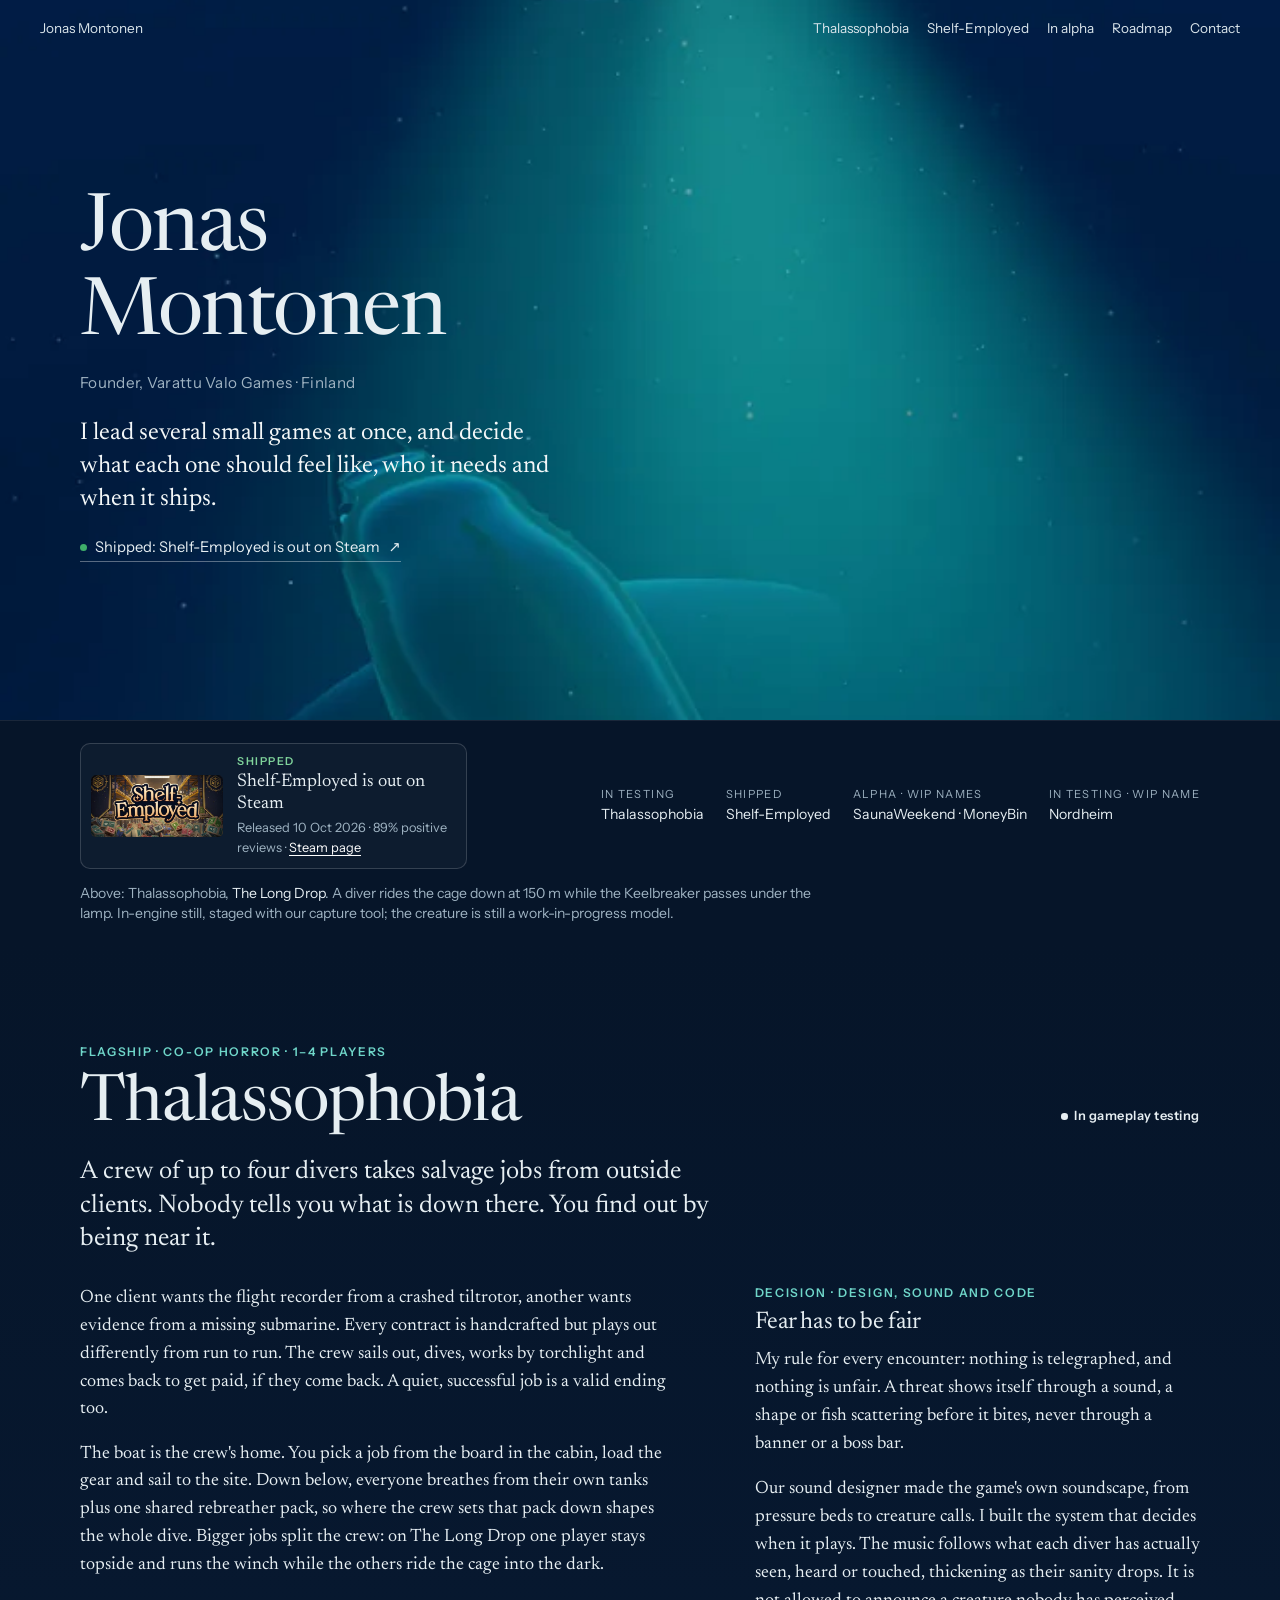
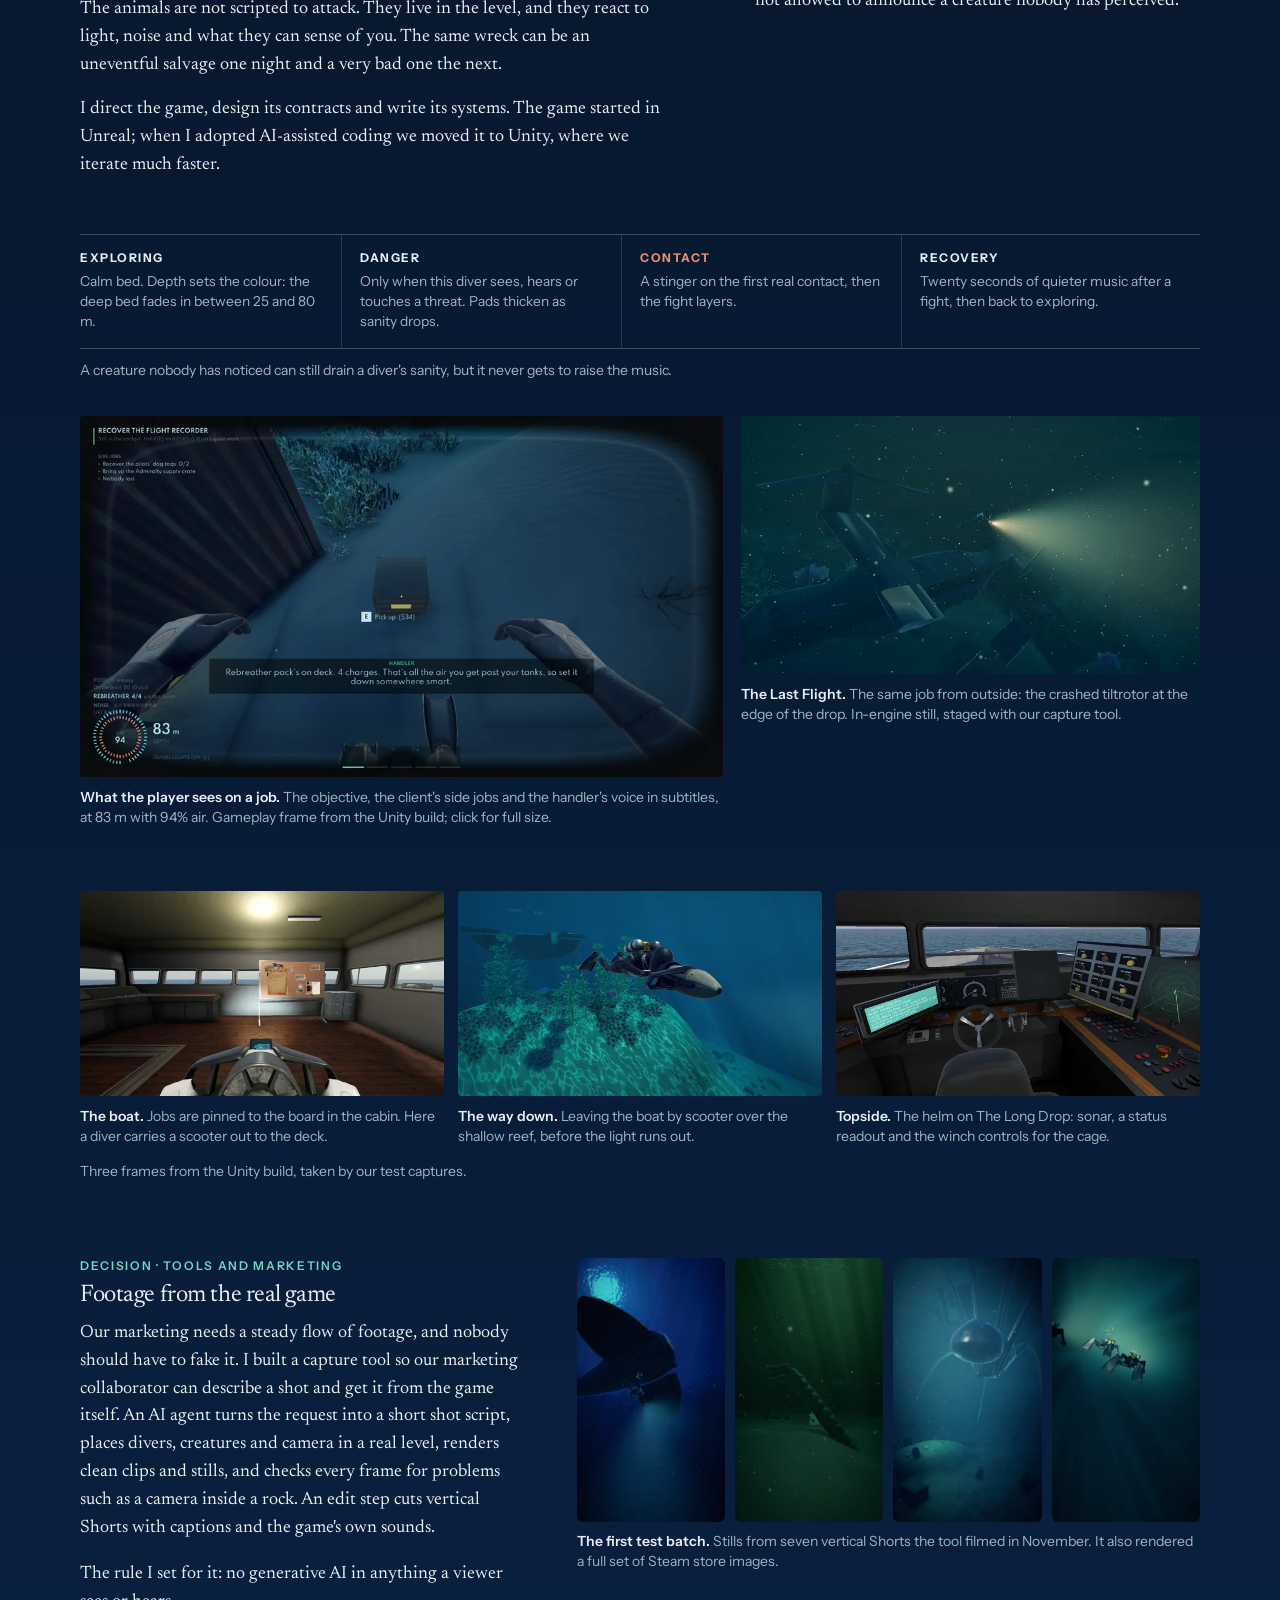
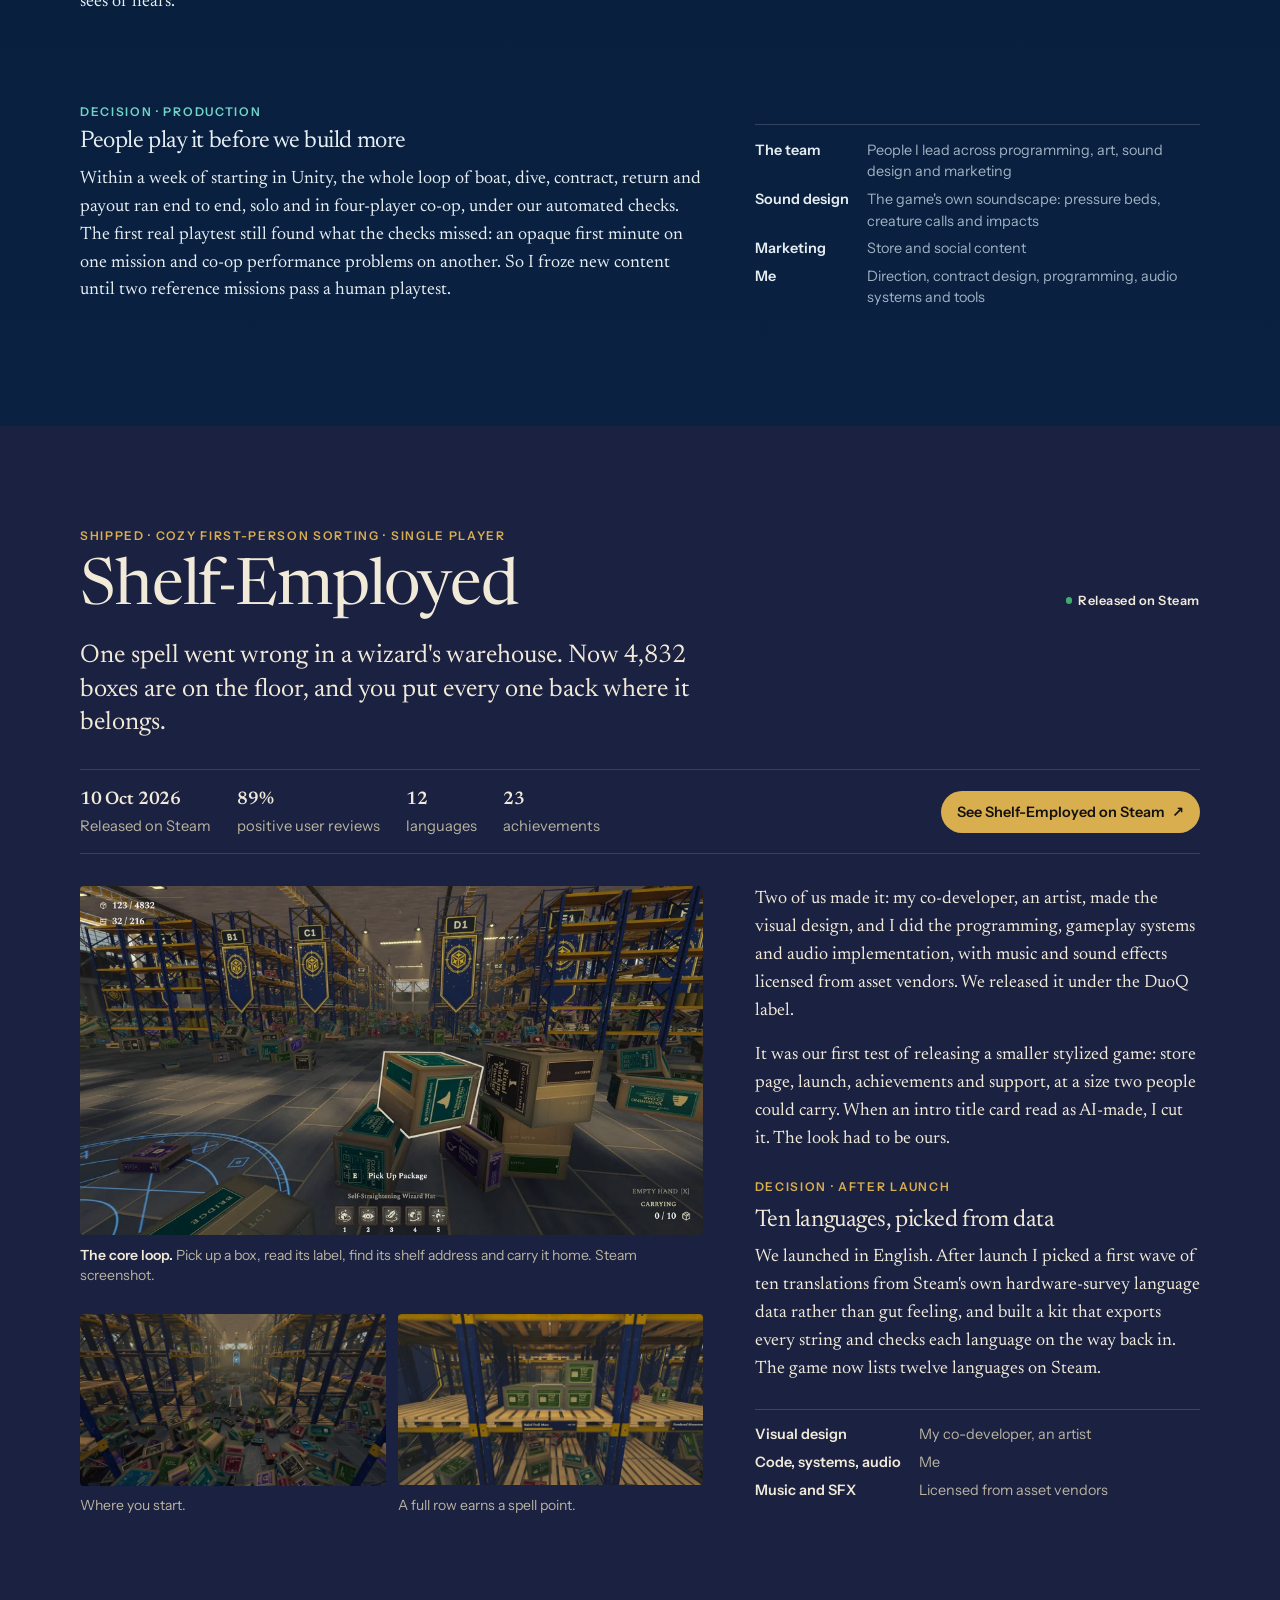
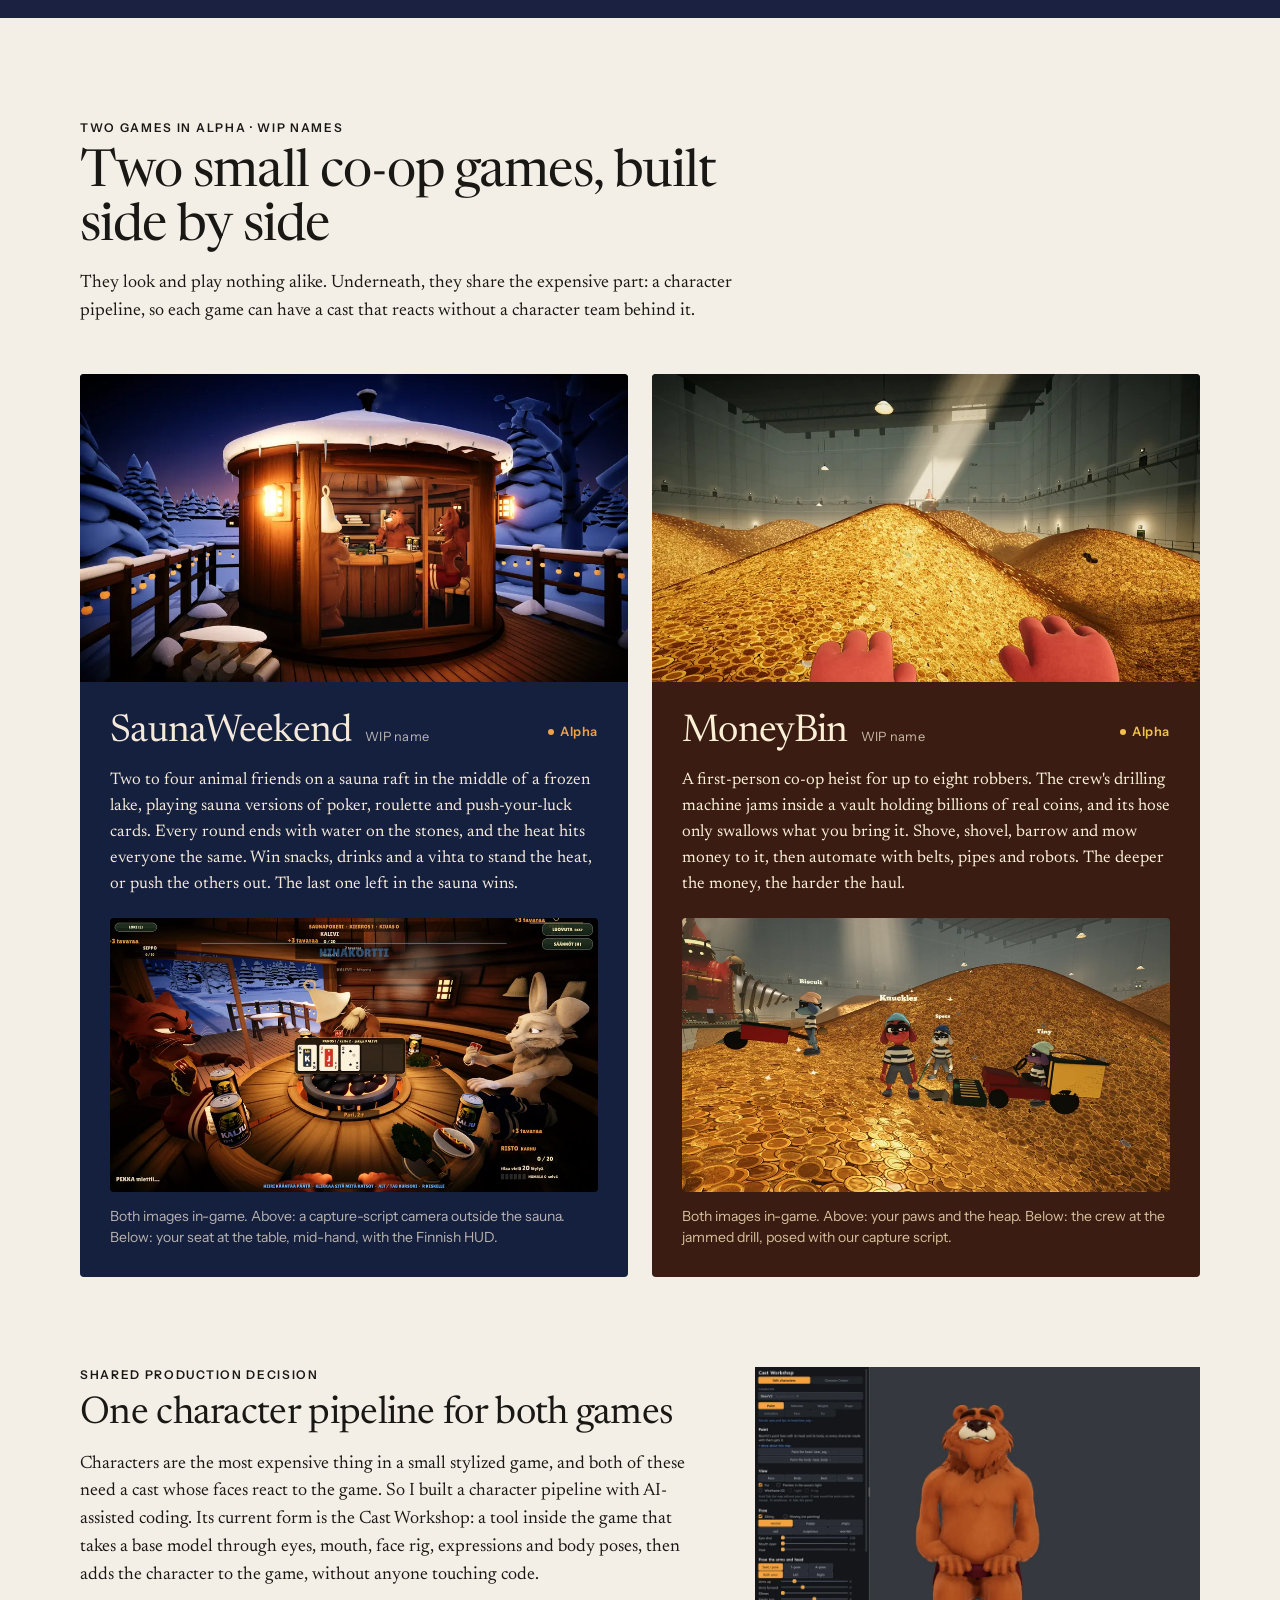
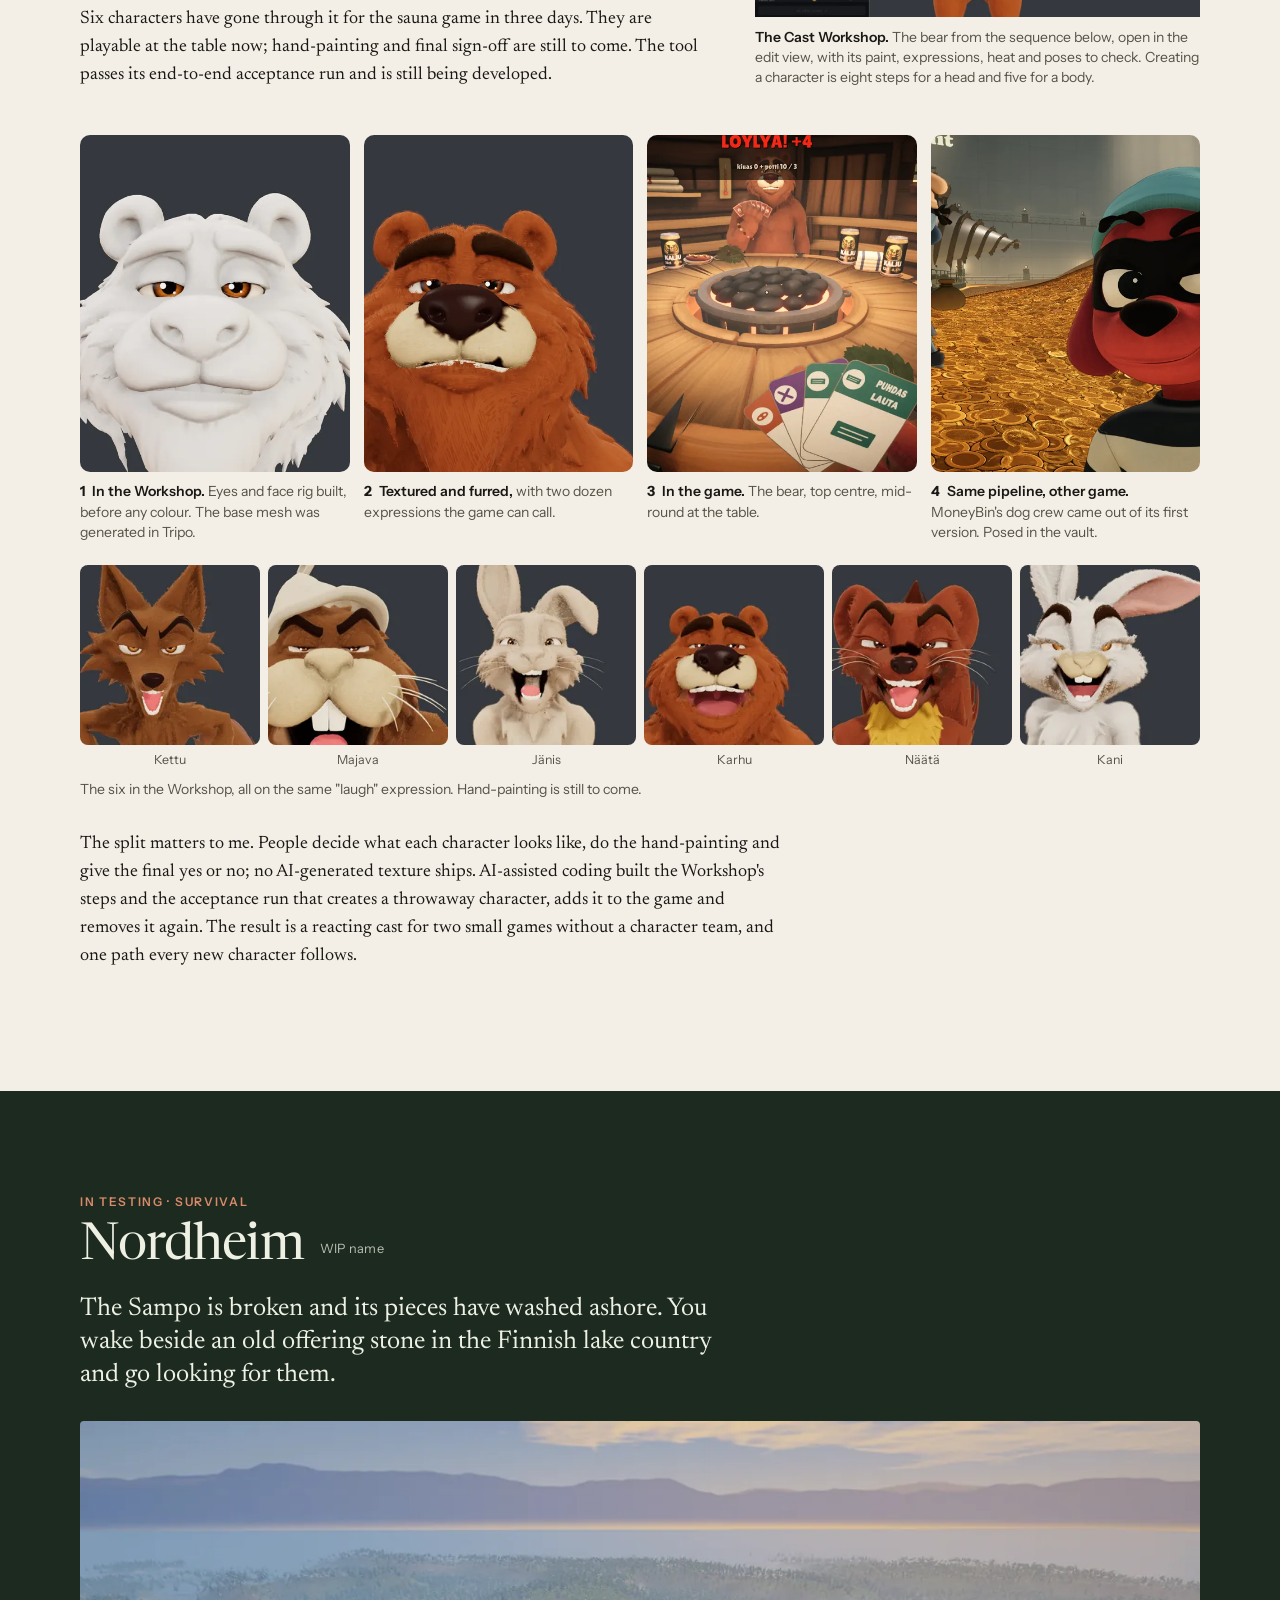
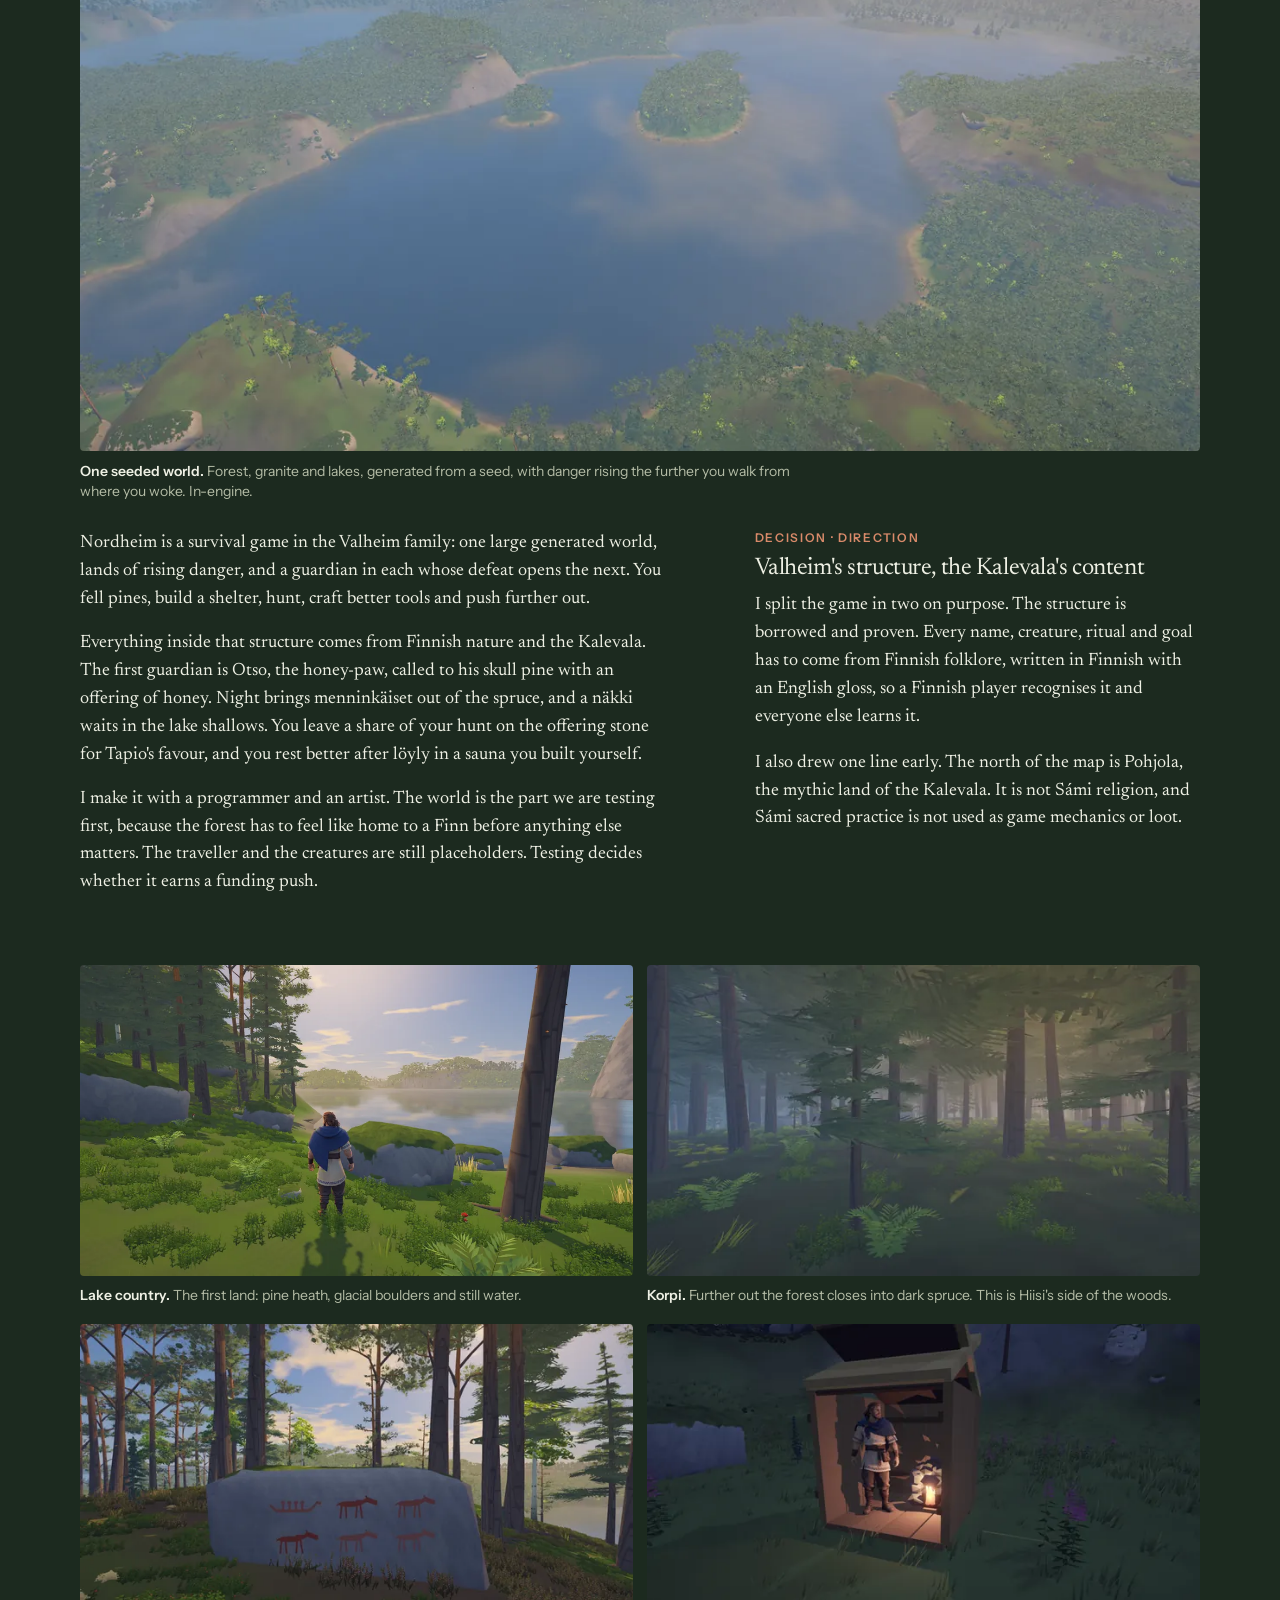
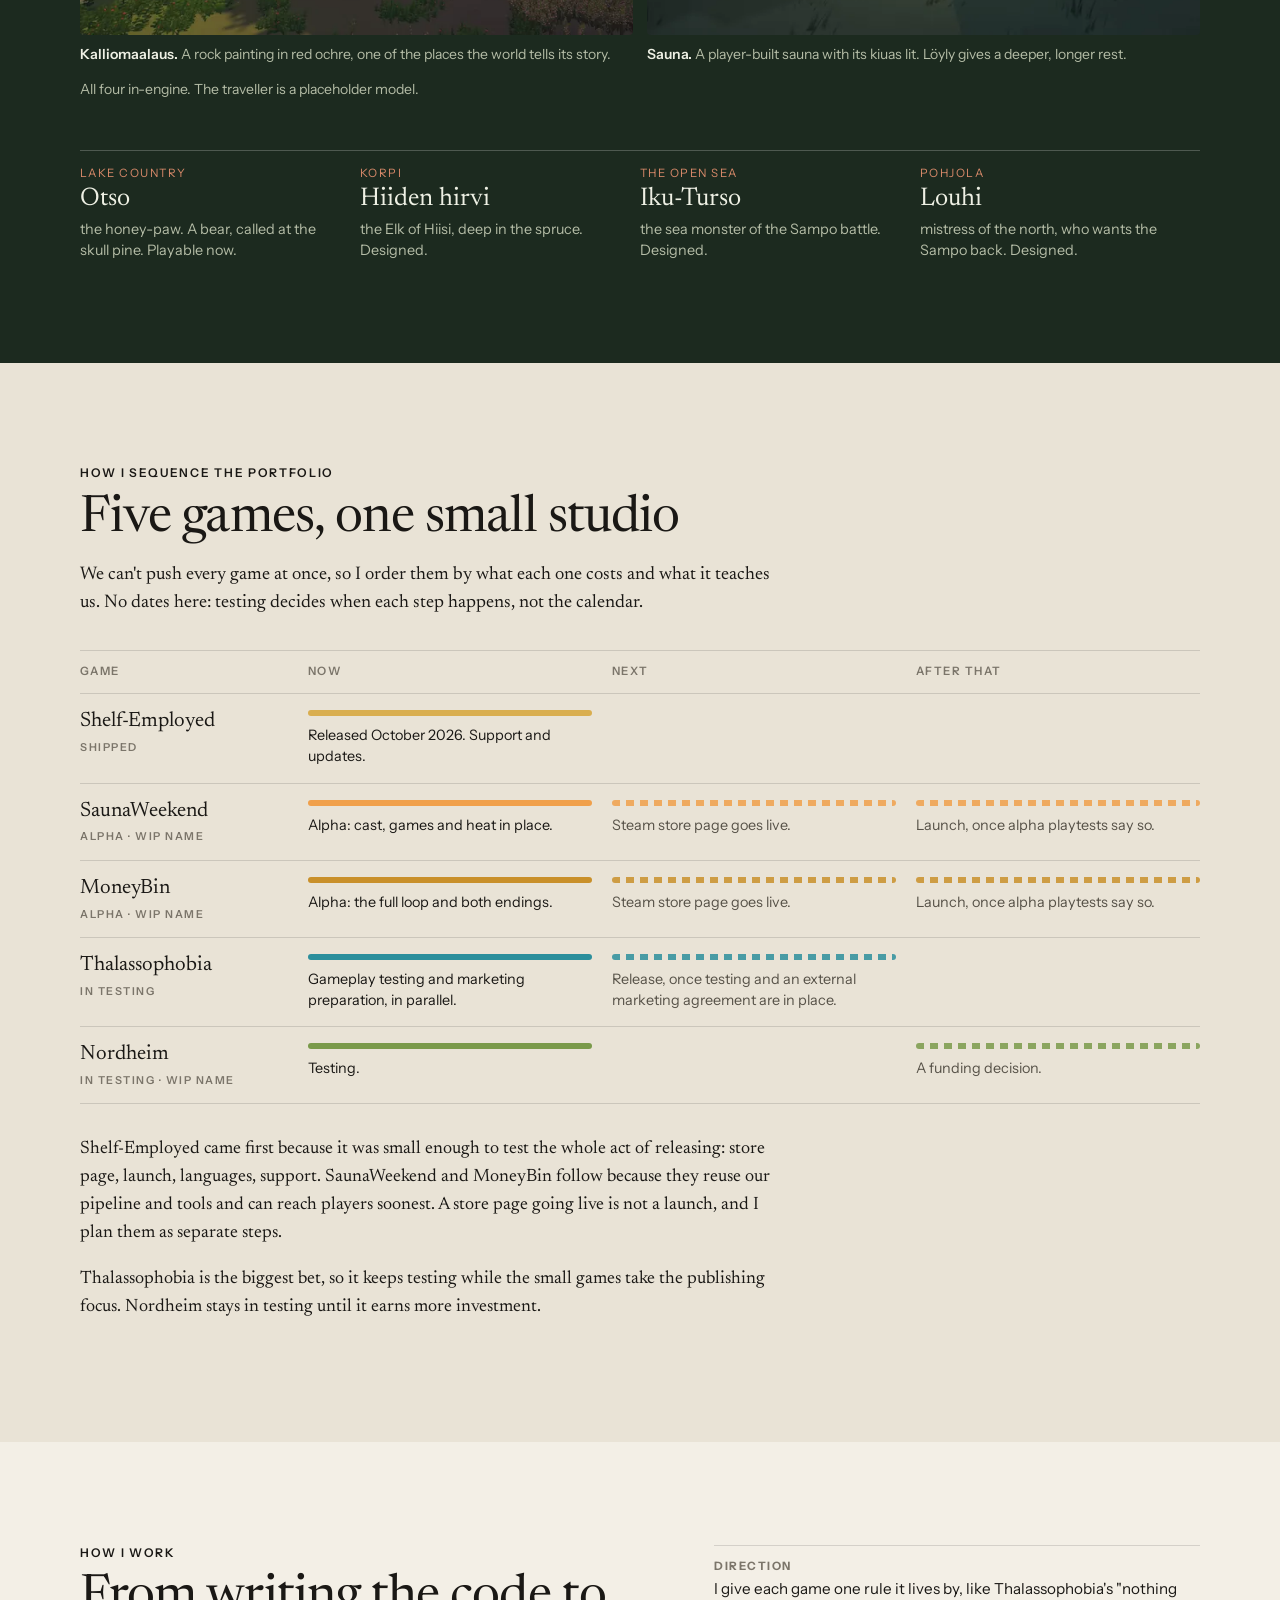
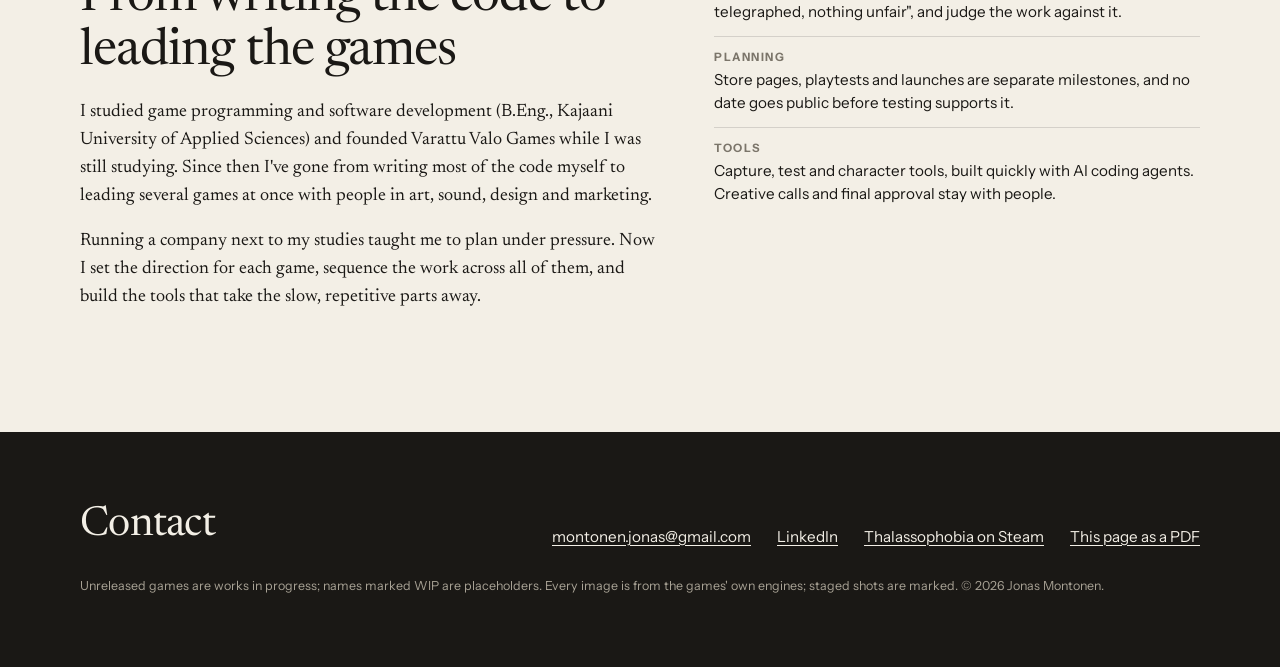
==== games/index.html @ 5dbe71fa "Add games portfolio page at /games Standalone page with print stylesheet and PDF export: Thalassopho" ====
<!doctype html>
<html lang="en">
<head>
<meta charset="utf-8">
<meta name="viewport" content="width=device-width, initial-scale=1">
<title>Jonas Montonen · Games</title>
<meta name="description" content="Games I lead and have shipped: Thalassophobia, Shelf-Employed and two co-op games in alpha.">
<meta name="robots" content="noindex">
<meta name="color-scheme" content="light">
<meta property="og:type" content="website">
<meta property="og:title" content="Jonas Montonen · Games">
<meta property="og:description" content="Games I lead and have shipped, what players do in them, and the decisions behind them.">
<meta property="og:image" content="https://jonasmontonen.github.io/games/img/og.jpg">
<meta property="og:url" content="https://jonasmontonen.github.io/games/">
<meta name="twitter:card" content="summary_large_image">
<link rel="icon" href="../images/favicon.svg" type="image/svg+xml">
<link rel="preload" href="assets/fonts/newsreader-latin-opsz-normal.woff2" as="font" type="font/woff2" crossorigin>
<link rel="preload" as="image" href="img/thal-hero-1600.webp" imagesrcset="img/thal-hero-1000.webp 1000w, img/thal-hero-1600.webp 1600w, img/thal-hero-2400.webp 2400w" imagesizes="100vw" media="(min-width: 721px)">
<link rel="stylesheet" href="assets/site.css">
</head>
<body>
<a class="skip" href="#main">Skip to content</a>

<header class="topbar">
	<span class="home">Jonas Montonen</span>
	<nav aria-label="Sections">
		<a href="#thalassophobia">Thalassophobia</a>
		<a href="#shelf-employed">Shelf-Employed</a>
		<a href="#alpha">In alpha</a>
		<a href="#roadmap">Roadmap</a>
		<a href="#contact">Contact</a>
	</nav>
</header>

<main id="main">

<!-- ============ HERO ============ -->
<section class="hero" aria-label="Introduction">
	<picture>
		<source media="(max-width: 720px)" srcset="img/thal-hero-m-700.webp 700w, img/thal-hero-m-1000.webp 1000w" sizes="100vw" width="1000" height="1250">
		<img src="img/thal-hero-1600.webp" srcset="img/thal-hero-1000.webp 1000w, img/thal-hero-1600.webp 1600w, img/thal-hero-2400.webp 2400w" sizes="100vw" width="2400" height="1350" alt="A diver stands in a small lit cage hanging in dark blue water; under the cage's lamp, the long pale body of an enormous creature slides past.">
	</picture>
	<div class="intro">
		<p class="label print-only">Portfolio · jonasmontonen.github.io/games</p>
		<h1>Jonas Montonen</h1>
		<p class="role">Founder, Varattu Valo Games · Finland</p>
		<p class="line">I lead several small games at once, and decide what each one should feel like, who it needs and when it ships.</p>
		<p class="shipline no-print"><a href="https://store.steampowered.com/app/5038020/ShelfEmployed/" rel="noopener">Shipped: Shelf-Employed is out on Steam <span aria-hidden="true">↗</span></a></p>
	</div>
</section>
<div class="hero-meta">
	<div class="wrap metarow">
		<a class="shipcard ext" data-print="store.steampowered.com/app/5038020" href="https://store.steampowered.com/app/5038020/ShelfEmployed/" rel="noopener">
			<img src="img/shelf-capsule-460.webp" width="460" height="215" alt="Shelf-Employed key art: the logo over a warehouse buried in boxes.">
			<span>
				<span class="label" style="color:#7fd39b">Shipped</span>
				<span class="t">Shelf-Employed is out on Steam</span>
				<span class="s">Released 10 Oct 2026 · 89% positive reviews · <span>Steam page</span></span>
			</span>
		</a>
		<ol class="index" aria-label="Games on this page">
			<li><span>In testing</span><a href="#thalassophobia">Thalassophobia</a></li>
			<li><span>Shipped</span><a href="#shelf-employed">Shelf-Employed</a></li>
			<li><span>Alpha · WIP names</span><a href="#alpha">SaunaWeekend · MoneyBin</a></li>
			<li><span>In testing · WIP name</span><a href="#survival">Nordheim</a></li>
		</ol>
	</div>
	<div class="wrap"><p class="cap herocap">Above: Thalassophobia, <i>The Long Drop</i>. A diver rides the cage down at 150 m while the Keelbreaker passes under the lamp. In-engine still, staged with our capture tool; the creature is still a work-in-progress model.</p></div>
</div>

<!-- ============ THALASSOPHOBIA ============ -->
<section class="game thal dark page" id="thalassophobia" aria-labelledby="thal-h">
	<div class="wrap">
		<p class="label">Flagship · Co-op horror · 1–4 players</p>
		<div class="game-head">
			<h2 id="thal-h">Thalassophobia</h2>
			<span class="stage">In gameplay testing</span>
		</div>
		<p class="kicker">A crew of up to four divers takes salvage jobs from outside clients. Nobody tells you what is down there. You find out by being near it.</p>

		<div class="cols">
			<div class="body">
				<p>One client wants the flight recorder from a crashed tiltrotor, another wants evidence from a missing submarine. Every contract is handcrafted but plays out differently from run to run. The crew sails out, dives, works by torchlight and comes back to get paid, if they come back. A quiet, successful job is a valid ending too.</p>
				<p>The boat is the crew's home. You pick a job from the board in the cabin, load the gear and sail to the site. Down below, everyone breathes from their own tanks plus one shared rebreather pack, so where the crew sets that pack down shapes the whole dive. Bigger jobs split the crew: on The Long Drop one player stays topside and runs the winch while the others ride the cage into the dark.</p>
				<p>The animals are not scripted to attack. They live in the level, and they react to light, noise and what they can sense of you. The same wreck can be an uneventful salvage one night and a very bad one the next.</p>
				<p>I direct the game, design its contracts and write its systems. The game started in Unreal; when I adopted AI-assisted coding we moved it to Unity, where we iterate much faster.</p>
			</div>
			<div class="decision">
				<p class="label">Decision · design, sound and code</p>
				<h3>Fear has to be fair</h3>
				<p>My rule for every encounter: nothing is telegraphed, and nothing is unfair. A threat shows itself through a sound, a shape or fish scattering before it bites, never through a banner or a boss bar.</p>
				<p>Our sound designer made the game's own soundscape, from pressure beds to creature calls. I built the system that decides when it plays. The music follows what each diver has actually seen, heard or touched, thickening as their sanity drops. It is not allowed to announce a creature nobody has perceived.</p>
			</div>
		</div>

		<ol class="mood" aria-label="How the music follows one diver">
			<li><b>Exploring</b>Calm bed. Depth sets the colour: the deep bed fades in between 25 and 80 m.</li>
			<li><b>Danger</b>Only when this diver sees, hears or touches a threat. Pads thicken as sanity drops.</li>
			<li><b>Contact</b>A stinger on the first real contact, then the fight layers.</li>
			<li><b>Recovery</b>Twenty seconds of quieter music after a fight, then back to exploring.</li>
		</ol>
		<p class="cap moodcap">A creature nobody has noticed can still drain a diver's sanity, but it never gets to raise the music.</p>

		<div class="pair">
			<figure>
				<a class="zoom" href="img/thal-job-1600.webp" title="Open the full-size frame"><img src="img/thal-job-1600.webp" srcset="img/thal-job-900.webp 900w, img/thal-job-1600.webp 1600w" sizes="(max-width: 720px) 100vw, 58vw" width="1600" height="900" loading="lazy" decoding="async" alt="First-person view through a dive mask at 83 metres: gloved hands reach toward a box marked Pick up, the objective reads Recover the flight recorder, and the handler's subtitle talks about the shared rebreather pack."></a>
				<figcaption class="cap"><b>What the player sees on a job.</b> The objective, the client's side jobs and the handler's voice in subtitles, at 83 m with 94% air. Gameplay frame from the Unity build<span class="no-print">; click for full size</span>.</figcaption>
			</figure>
			<figure>
				<img src="img/thal-flight-1600.webp" srcset="img/thal-flight-900.webp 900w, img/thal-flight-1600.webp 1600w" sizes="(max-width: 720px) 100vw, 50vw" width="1600" height="900" loading="lazy" decoding="async" alt="A crashed tiltrotor aircraft lies on the seabed in green-dark water; a single diver's torch beam reaches across its wing.">
				<figcaption class="cap"><b>The Last Flight.</b> The same job from outside: the crashed tiltrotor at the edge of the drop. In-engine still, staged with our capture tool.</figcaption>
			</figure>
		</div>

		<div class="trio">
			<figure>
				<img src="img/thal-boat-1000.webp" srcset="img/thal-boat-640.webp 640w, img/thal-boat-1000.webp 1000w" sizes="(max-width: 720px) 100vw, 33vw" width="1000" height="563" loading="lazy" decoding="async" alt="First-person view inside the boat's cabin, carrying a dive scooter toward a cork board with the job sheets pinned to it.">
				<figcaption class="cap"><b>The boat.</b> Jobs are pinned to the board in the cabin. Here a diver carries a scooter out to the deck.</figcaption>
			</figure>
			<figure>
				<img src="img/thal-scooter-1000.webp" srcset="img/thal-scooter-640.webp 640w, img/thal-scooter-1000.webp 1000w" sizes="(max-width: 720px) 100vw, 33vw" width="1000" height="563" loading="lazy" decoding="async" alt="A diver rides a white dive scooter over a sunlit reef, with the boat's hull visible on the surface behind.">
				<figcaption class="cap"><b>The way down.</b> Leaving the boat by scooter over the shallow reef, before the light runs out.</figcaption>
			</figure>
			<figure>
				<img src="img/thal-helm-1000.webp" srcset="img/thal-helm-640.webp 640w, img/thal-helm-1000.webp 1000w" sizes="(max-width: 720px) 100vw, 33vw" width="1000" height="563" loading="lazy" decoding="async" alt="The boat's helm seen from the operator's seat: a green text readout, a wheel, a sonar screen and a panel of winch buttons.">
				<figcaption class="cap"><b>Topside.</b> The helm on The Long Drop: sonar, a status readout and the winch controls for the cage.</figcaption>
			</figure>
		</div>
		<p class="cap">Three frames from the Unity build, taken by our test captures.</p>

		<div class="tool">
			<div>
				<p class="label">Decision · tools and marketing</p>
				<h3>Footage from the real game</h3>
				<p>Our marketing needs a steady flow of footage, and nobody should have to fake it. I built a capture tool so our marketing collaborator can describe a shot and get it from the game itself. An AI agent turns the request into a short shot script, places divers, creatures and camera in a real level, renders clean clips and stills, and checks every frame for problems such as a camera inside a rock. An edit step cuts vertical Shorts with captions and the game's own sounds.</p>
				<p>The rule I set for it: no generative AI in anything a viewer sees or hears.</p>
			</div>
			<figure>
				<div class="shorts">
					<img src="img/short-keel-540.webp" srcset="img/short-keel-360.webp 360w, img/short-keel-540.webp 540w" sizes="(max-width: 720px) 45vw, 15vw" width="540" height="960" loading="lazy" decoding="async" alt="Vertical frame: a small diver silhouetted against the surface light as a huge creature passes overhead.">
					<img src="img/short-worm-540.webp" srcset="img/short-worm-360.webp 360w, img/short-worm-540.webp 540w" sizes="(max-width: 720px) 45vw, 15vw" width="540" height="960" loading="lazy" decoding="async" alt="Vertical frame: a segmented worm rears out of a green-lit sandy seabed.">
					<img src="img/short-octopus-540.webp" srcset="img/short-octopus-360.webp 360w, img/short-octopus-540.webp 540w" sizes="(max-width: 720px) 45vw, 15vw" width="540" height="960" loading="lazy" decoding="async" alt="Vertical frame: a giant octopus drifts out of its den, arms trailing over crates on the seabed.">
					<img src="img/short-crew-540.webp" srcset="img/short-crew-360.webp 360w, img/short-crew-540.webp 540w" sizes="(max-width: 720px) 45vw, 15vw" width="540" height="960" loading="lazy" decoding="async" alt="Vertical frame: three divers with lamps sink in a loose line into the blue.">
				</div>
				<figcaption class="cap"><b>The first test batch.</b> Stills from seven vertical Shorts the tool filmed in November. It also rendered a full set of Steam store images.</figcaption>
			</figure>
		</div>

		<div class="cols notes">
			<div class="decision">
				<p class="label">Decision · production</p>
				<h3>People play it before we build more</h3>
				<p>Within a week of starting in Unity, the whole loop of boat, dive, contract, return and payout ran end to end, solo and in four-player co-op, under our automated checks. The first real playtest still found what the checks missed: an opaque first minute on one mission and co-op performance problems on another. So I froze new content until two reference missions pass a human playtest.</p>
			</div>
			<dl class="credit">
				<dt>The team</dt><dd>People I lead across programming, art, sound design and marketing</dd>
				<dt>Sound design</dt><dd>The game's own soundscape: pressure beds, creature calls and impacts</dd>
				<dt>Marketing</dt><dd>Store and social content</dd>
				<dt>Me</dt><dd>Direction, contract design, programming, audio systems and tools</dd>
			</dl>
		</div>
	</div>
</section>

<!-- ============ SHELF-EMPLOYED ============ -->
<section class="game shelf dark page" id="shelf-employed" aria-labelledby="shelf-h">
	<div class="wrap">
		<p class="label">Shipped · Cozy first-person sorting · Single player</p>
		<div class="game-head">
			<h2 id="shelf-h">Shelf-Employed</h2>
			<span class="stage shipped">Released on Steam</span>
		</div>
		<p class="kicker">One spell went wrong in a wizard's warehouse. Now 4,832 boxes are on the floor, and you put every one back where it belongs.</p>

		<div class="proof">
			<ul class="facts">
				<li><b>10 Oct 2026</b>Released on Steam</li>
				<li><b>89%</b>positive user reviews</li>
				<li><b>12</b>languages</li>
				<li><b>23</b>achievements</li>
			</ul>
			<a class="btn ext" data-print="store.steampowered.com/app/5038020" href="https://store.steampowered.com/app/5038020/ShelfEmployed/" rel="noopener">See Shelf-Employed on Steam <span aria-hidden="true">↗</span></a>
		</div>

		<div class="cols">
			<div>
				<figure class="full">
					<img src="img/shelf-pick-1600.webp" srcset="img/shelf-pick-960.webp 960w, img/shelf-pick-1600.webp 1600w" sizes="(max-width: 960px) 100vw, 58vw" width="1600" height="895" loading="lazy" decoding="async" alt="First-person view in a warehouse aisle buried in colourful boxes; one box is highlighted with the prompt Pick Up Package, under shelf banners B1, C1 and D1.">
					<figcaption class="cap"><b>The core loop.</b> Pick up a box, read its label, find its shelf address and carry it home. Steam screenshot.</figcaption>
				</figure>
				<div class="pair2">
					<figure>
						<img src="img/shelf-aisle-1000.webp" srcset="img/shelf-aisle-640.webp 640w, img/shelf-aisle-1000.webp 1000w" sizes="(max-width: 720px) 50vw, 29vw" width="1000" height="561" loading="lazy" decoding="async" alt="A long warehouse aisle with boxes piled waist-high between blue shelving.">
						<figcaption class="cap">Where you start.</figcaption>
					</figure>
					<figure>
						<img src="img/shelf-row-1000.webp" srcset="img/shelf-row-640.webp 640w, img/shelf-row-1000.webp 1000w" sizes="(max-width: 720px) 50vw, 29vw" width="1000" height="559" loading="lazy" decoding="async" alt="A shelf row neatly filled with identical green boxes labelled Baked Troll Moss, ten of ten.">
						<figcaption class="cap">A full row earns a spell point.</figcaption>
					</figure>
				</div>
			</div>
			<div class="body">
				<p>Two of us made it: my co-developer, an artist, made the visual design, and I did the programming, gameplay systems and audio implementation, with music and sound effects licensed from asset vendors. We released it under the DuoQ label.</p>
				<p>It was our first test of releasing a smaller stylized game: store page, launch, achievements and support, at a size two people could carry. When an intro title card read as AI-made, I cut it. The look had to be ours.</p>
				<div class="decision">
					<p class="label">Decision · after launch</p>
					<h3>Ten languages, picked from data</h3>
					<p>We launched in English. After launch I picked a first wave of ten translations from Steam's own hardware-survey language data rather than gut feeling, and built a kit that exports every string and checks each language on the way back in. The game now lists twelve languages on Steam.</p>
				</div>
				<dl class="credit">
					<dt>Visual design</dt><dd>My co-developer, an artist</dd>
					<dt>Code, systems, audio</dt><dd>Me</dd>
					<dt>Music and SFX</dt><dd>Licensed from asset vendors</dd>
				</dl>
			</div>
		</div>
	</div>
</section>

<!-- ============ ALPHA PAIR ============ -->
<section class="game alpha page" id="alpha" aria-labelledby="alpha-h">
	<div class="wrap">
		<div class="alpha-intro">
			<p class="label">Two games in alpha · WIP names</p>
			<h2 id="alpha-h">Two small co-op games, built side by side</h2>
			<p>They look and play nothing alike. Underneath, they share the expensive part: a character pipeline, so each game can have a cast that reacts without a character team behind it.</p>
		</div>

		<div class="duo">
			<article class="sauna">
				<img src="img/sauna-ext-1600.webp" srcset="img/sauna-ext-960.webp 960w, img/sauna-ext-1600.webp 1600w" sizes="(max-width: 720px) 100vw, 50vw" width="1600" height="900" loading="lazy" decoding="async" alt="Night on a frozen lake: a round wooden barrel sauna with a snowy roof glows on its raft deck, animal friends visible inside around a table.">
				<div class="txt">
					<div class="row"><h3>SaunaWeekend <small>WIP name</small></h3><span class="stage">Alpha</span></div>
					<p>Two to four animal friends on a sauna raft in the middle of a frozen lake, playing sauna versions of poker, roulette and push-your-luck cards. Every round ends with water on the stones, and the heat hits everyone the same. Win snacks, drinks and a vihta to stand the heat, or push the others out. The last one left in the sauna wins.</p>
					<figure>
						<img src="img/sauna-table-1600.webp" srcset="img/sauna-table-960.webp 960w, img/sauna-table-1600.webp 1600w" sizes="(max-width: 720px) 100vw, 50vw" width="1600" height="900" loading="lazy" decoding="async" alt="First-person seat at the sauna table: a marten, a beaver in a felt sauna hat and a hare hold cards around the hot stones; a poker hand sits in the middle.">
						<figcaption class="cap">Both images in-game. Above: a capture-script camera outside the sauna. Below: your seat at the table, mid-hand, with the Finnish HUD.</figcaption>
					</figure>
				</div>
			</article>
			<article class="bin">
				<img src="img/bin-fp-1600.webp" srcset="img/bin-fp-960.webp 960w, img/bin-fp-1600.webp 1600w" sizes="(max-width: 720px) 100vw, 50vw" width="1600" height="900" loading="lazy" decoding="async" alt="First-person view with red paws in front, looking across rolling dunes of gold coins under light shafts in a vast vault.">
				<div class="txt">
					<div class="row"><h3>MoneyBin <small>WIP name</small></h3><span class="stage">Alpha</span></div>
					<p>A first-person co-op heist for up to eight robbers. The crew's drilling machine jams inside a vault holding billions of real coins, and its hose only swallows what you bring it. Shove, shovel, barrow and mow money to it, then automate with belts, pipes and robots. The deeper the money, the harder the haul.</p>
					<figure>
						<img src="img/bin-crew-1600.webp" srcset="img/bin-crew-960.webp 960w, img/bin-crew-1600.webp 1600w" sizes="(max-width: 720px) 100vw, 50vw" width="1600" height="900" loading="lazy" decoding="async" alt="The robber crew stands with a red cart on a mountain of gold coins in front of a huge drilling machine.">
						<figcaption class="cap">Both images in-game. Above: your paws and the heap. Below: the crew at the jammed drill, posed with our capture script.</figcaption>
					</figure>
				</div>
			</article>
		</div>

		<div class="pipeline">
			<div class="cols">
				<div>
					<p class="label">Shared production decision</p>
					<h3>One character pipeline for both games</h3>
					<div class="body">
						<p>Characters are the most expensive thing in a small stylized game, and both of these need a cast whose faces react to the game. So I built a character pipeline with AI-assisted coding. Its current form is the Cast Workshop: a tool inside the game that takes a base model through eyes, mouth, face rig, expressions and body poses, then adds the character to the game, without anyone touching code.</p>
						<p>Six characters have gone through it for the sauna game in three days. They are playable at the table now; hand-painting and final sign-off are still to come. The tool passes its end-to-end acceptance run and is still being developed.</p>
					</div>
				</div>
				<figure>
					<img src="img/workshop-edit-1600.webp" srcset="img/workshop-edit-960.webp 960w, img/workshop-edit-1600.webp 1600w" sizes="(max-width: 960px) 100vw, 42vw" width="1600" height="900" loading="lazy" decoding="async" alt="The Cast Workshop's edit view: a panel with Paint, Materials, Weights, Shape, Animation, Face and Fur tabs, expression buttons and pose sliders beside a seated orange bear.">
					<figcaption class="cap"><b>The Cast Workshop.</b> The bear from the sequence below, open in the edit view, with its paint, expressions, heat and poses to check. Creating a character is eight steps for a head and five for a body.</figcaption>
				</figure>
			</div>

			<div class="seq">
				<figure>
					<img src="img/seq-1-clay-720.webp" srcset="img/seq-1-clay-480.webp 480w, img/seq-1-clay-720.webp 720w" sizes="(max-width: 720px) 100vw, 24vw" width="720" height="900" loading="lazy" decoding="async" alt="An unpainted white bear head with brown eyes, in the Workshop.">
					<figcaption class="cap"><b>In the Workshop.</b> Eyes and face rig built, before any colour. The base mesh was generated in Tripo.</figcaption>
				</figure>
				<figure>
					<img src="img/seq-2-painted-720.webp" srcset="img/seq-2-painted-480.webp 480w, img/seq-2-painted-720.webp 720w" sizes="(max-width: 720px) 100vw, 24vw" width="720" height="900" loading="lazy" decoding="async" alt="The same bear, now painted with orange-brown fur, a dark nose and heavy brows.">
					<figcaption class="cap"><b>Textured and furred,</b> with two dozen expressions the game can call.</figcaption>
				</figure>
				<figure>
					<img src="img/seq-3-game-720.webp" srcset="img/seq-3-game-480.webp 480w, img/seq-3-game-720.webp 720w" sizes="(max-width: 720px) 100vw, 24vw" width="720" height="900" loading="lazy" decoding="async" alt="In the sauna game: the bear sits across the table holding cards behind the hot stones, with beer cans and a hand of cards in the foreground.">
					<figcaption class="cap"><b>In the game.</b> The bear, top centre, mid-round at the table.</figcaption>
				</figure>
				<figure>
					<img src="img/seq-4-dog-720.webp" srcset="img/seq-4-dog-480.webp 480w, img/seq-4-dog-720.webp 720w" sizes="(max-width: 720px) 100vw, 24vw" width="720" height="900" loading="lazy" decoding="async" alt="A red masked dog robber in a teal beanie looks into the camera from a field of gold coins.">
					<figcaption class="cap"><b>Same pipeline, other game.</b> MoneyBin's dog crew came out of its first version. Posed in the vault.</figcaption>
				</figure>
			</div>

			<div class="cast" role="list" aria-label="The six sauna characters">
				<figure role="listitem"><img src="img/cast-fox-240.webp" srcset="img/cast-fox-240.webp 240w, img/cast-fox-360.webp 360w" sizes="(max-width: 720px) 30vw, 13vw" width="360" height="360" loading="lazy" decoding="async" alt="Fox, laughing"><figcaption>Kettu</figcaption></figure>
				<figure role="listitem"><img src="img/cast-beaver-240.webp" srcset="img/cast-beaver-240.webp 240w, img/cast-beaver-360.webp 360w" sizes="(max-width: 720px) 30vw, 13vw" width="360" height="360" loading="lazy" decoding="async" alt="Beaver in a felt sauna hat, laughing"><figcaption>Majava</figcaption></figure>
				<figure role="listitem"><img src="img/cast-hare-240.webp" srcset="img/cast-hare-240.webp 240w, img/cast-hare-360.webp 360w" sizes="(max-width: 720px) 30vw, 13vw" width="360" height="360" loading="lazy" decoding="async" alt="Hare, laughing"><figcaption>Jänis</figcaption></figure>
				<figure role="listitem"><img src="img/cast-bear-240.webp" srcset="img/cast-bear-240.webp 240w, img/cast-bear-360.webp 360w" sizes="(max-width: 720px) 30vw, 13vw" width="360" height="360" loading="lazy" decoding="async" alt="Bear, laughing"><figcaption>Karhu</figcaption></figure>
				<figure role="listitem"><img src="img/cast-marten-240.webp" srcset="img/cast-marten-240.webp 240w, img/cast-marten-360.webp 360w" sizes="(max-width: 720px) 30vw, 13vw" width="360" height="360" loading="lazy" decoding="async" alt="Marten, laughing"><figcaption>Näätä</figcaption></figure>
				<figure role="listitem"><img src="img/cast-rabbit-240.webp" srcset="img/cast-rabbit-240.webp 240w, img/cast-rabbit-360.webp 360w" sizes="(max-width: 720px) 30vw, 13vw" width="360" height="360" loading="lazy" decoding="async" alt="White rabbit, laughing"><figcaption>Kani</figcaption></figure>
			</div>
			<p class="cap">The six in the Workshop, all on the same "laugh" expression. Hand-painting is still to come.</p>

			<p class="plain">The split matters to me. People decide what each character looks like, do the hand-painting and give the final yes or no; no AI-generated texture ships. AI-assisted coding built the Workshop's steps and the acceptance run that creates a throwaway character, adds it to the game and removes it again. The result is a reacting cast for two small games without a character team, and one path every new character follows.</p>
		</div>
		</div>
	</div>
</section>

<!-- ============ SURVIVAL ============ -->
<section class="game wild dark page" id="survival" aria-labelledby="wild-h">
	<div class="wrap">
		<p class="label">In testing · Survival</p>
		<div class="game-head">
			<h2 id="wild-h">Nordheim <small>WIP name</small></h2>
		</div>
		<p class="kicker">The Sampo is broken and its pieces have washed ashore. You wake beside an old offering stone in the Finnish lake country and go looking for them.</p>

		<figure class="full">
			<img src="img/wild-world-1200.webp" srcset="img/wild-world-800.webp 800w, img/wild-world-1200.webp 1200w, img/wild-world-2000.webp 2000w" sizes="(max-width: 1200px) 100vw, 1200px" width="2000" height="1125" loading="lazy" decoding="async" alt="An aerial view of a generated world: forested headlands and small islands around a large blue lake, with more lakes and ridges fading into haze.">
			<figcaption class="cap"><b>One seeded world.</b> Forest, granite and lakes, generated from a seed, with danger rising the further you walk from where you woke. In-engine.</figcaption>
		</figure>

		<div class="cols">
			<div class="body">
				<p>Nordheim is a survival game in the Valheim family: one large generated world, lands of rising danger, and a guardian in each whose defeat opens the next. You fell pines, build a shelter, hunt, craft better tools and push further out.</p>
				<p>Everything inside that structure comes from Finnish nature and the Kalevala. The first guardian is Otso, the honey-paw, called to his skull pine with an offering of honey. Night brings menninkäiset out of the spruce, and a näkki waits in the lake shallows. You leave a share of your hunt on the offering stone for Tapio's favour, and you rest better after löyly in a sauna you built yourself.</p>
				<p>I make it with a programmer and an artist. The world is the part we are testing first, because the forest has to feel like home to a Finn before anything else matters. The traveller and the creatures are still placeholders. Testing decides whether it earns a funding push.</p>
			</div>
			<div class="decision">
				<p class="label">Decision · direction</p>
				<h3>Valheim's structure, the Kalevala's content</h3>
				<p>I split the game in two on purpose. The structure is borrowed and proven. Every name, creature, ritual and goal has to come from Finnish folklore, written in Finnish with an English gloss, so a Finnish player recognises it and everyone else learns it.</p>
				<p>I also drew one line early. The north of the map is Pohjola, the mythic land of the Kalevala. It is not Sámi religion, and Sámi sacred practice is not used as game mechanics or loot.</p>
			</div>
		</div>

		<div class="quad">
			<figure>
				<img src="img/wild-lake-960.webp" srcset="img/wild-lake-960.webp 960w, img/wild-lake-1600.webp 1600w" sizes="(max-width: 720px) 100vw, 50vw" width="1600" height="900" loading="lazy" decoding="async" alt="A traveller in a blue hood stands among ferns and mossy boulders by a calm lake under pines.">
				<figcaption class="cap"><b>Lake country.</b> The first land: pine heath, glacial boulders and still water.</figcaption>
			</figure>
			<figure>
				<img src="img/wild-korpi-1000.webp" srcset="img/wild-korpi-640.webp 640w, img/wild-korpi-1000.webp 1000w" sizes="(max-width: 720px) 100vw, 50vw" width="1000" height="563" loading="lazy" decoding="async" alt="A dim, misty spruce forest with ferns and deep moss on the ground.">
				<figcaption class="cap"><b>Korpi.</b> Further out the forest closes into dark spruce. This is Hiisi's side of the woods.</figcaption>
			</figure>
			<figure>
				<img src="img/wild-painting-1000.webp" srcset="img/wild-painting-640.webp 640w, img/wild-painting-1000.webp 1000w" sizes="(max-width: 720px) 100vw, 50vw" width="1000" height="563" loading="lazy" decoding="async" alt="A grey rock face on a forested ridge, painted with red-ochre elk figures.">
				<figcaption class="cap"><b>Kalliomaalaus.</b> A rock painting in red ochre, one of the places the world tells its story.</figcaption>
			</figure>
			<figure>
				<img src="img/wild-sauna-1000.webp" srcset="img/wild-sauna-640.webp 640w, img/wild-sauna-1000.webp 1000w" sizes="(max-width: 720px) 100vw, 50vw" width="1000" height="563" loading="lazy" decoding="async" alt="At night, a small wooden sauna hut glows from the stove inside, a traveller standing in its doorway.">
				<figcaption class="cap"><b>Sauna.</b> A player-built sauna with its kiuas lit. Löyly gives a deeper, longer rest.</figcaption>
			</figure>
		</div>
		<p class="cap">All four in-engine. The traveller is a placeholder model.</p>

		<ol class="saga" aria-label="The lands and their guardians">
			<li><span>Lake country</span><b>Otso</b>the honey-paw. A bear, called at the skull pine. Playable now.</li>
			<li><span>Korpi</span><b>Hiiden hirvi</b>the Elk of Hiisi, deep in the spruce. Designed.</li>
			<li><span>The open sea</span><b>Iku-Turso</b>the sea monster of the Sampo battle. Designed.</li>
			<li><span>Pohjola</span><b>Louhi</b>mistress of the north, who wants the Sampo back. Designed.</li>
		</ol>
	</div>
</section>

<!-- ============ ROADMAP ============ -->
<section class="road" id="roadmap" aria-labelledby="road-h">
	<div class="wrap">
		<p class="label">How I sequence the portfolio</p>
		<h2 id="road-h">Five games, one small studio</h2>
		<p class="lead">We can't push every game at once, so I order them by what each one costs and what it teaches us. No dates here: testing decides when each step happens, not the calendar.</p>

		<div class="lanes" role="table" aria-label="Portfolio roadmap">
			<div class="lanes-head" role="row"><span role="columnheader">Game</span><span role="columnheader">Now</span><span role="columnheader">Next</span><span role="columnheader">After that</span></div>
			<div class="lane l-shelf" role="row">
				<div class="name" role="rowheader">Shelf-Employed<span class="label">Shipped</span></div>
				<div class="cell on" role="cell"><span class="ph">Now</span>Released October 2026. Support and updates.</div>
				<div class="cell" role="cell"></div>
				<div class="cell" role="cell"></div>
			</div>
			<div class="lane l-sauna" role="row">
				<div class="name" role="rowheader">SaunaWeekend<span class="label">Alpha · WIP name</span></div>
				<div class="cell on" role="cell"><span class="ph">Now</span>Alpha: cast, games and heat in place.</div>
				<div class="cell soft" role="cell"><span class="ph">Next</span>Steam store page goes live.</div>
				<div class="cell soft" role="cell"><span class="ph">After that</span>Launch, once alpha playtests say so.</div>
			</div>
			<div class="lane l-bin" role="row">
				<div class="name" role="rowheader">MoneyBin<span class="label">Alpha · WIP name</span></div>
				<div class="cell on" role="cell"><span class="ph">Now</span>Alpha: the full loop and both endings.</div>
				<div class="cell soft" role="cell"><span class="ph">Next</span>Steam store page goes live.</div>
				<div class="cell soft" role="cell"><span class="ph">After that</span>Launch, once alpha playtests say so.</div>
			</div>
			<div class="lane l-thal" role="row">
				<div class="name" role="rowheader">Thalassophobia<span class="label">In testing</span></div>
				<div class="cell on" role="cell"><span class="ph">Now</span>Gameplay testing and marketing preparation, in parallel.</div>
				<div class="cell soft" role="cell"><span class="ph">Next</span>Release, once testing and an external marketing agreement are in place.</div>
				<div class="cell" role="cell"></div>
			</div>
			<div class="lane l-wild" role="row">
				<div class="name" role="rowheader">Nordheim<span class="label">In testing · WIP name</span></div>
				<div class="cell on" role="cell"><span class="ph">Now</span>Testing.</div>
				<div class="cell" role="cell"></div>
				<div class="cell soft" role="cell"><span class="ph">After that</span>A funding decision.</div>
			</div>
		</div>

		<div class="whytext">
			<p>Shelf-Employed came first because it was small enough to test the whole act of releasing: store page, launch, languages, support. SaunaWeekend and MoneyBin follow because they reuse our pipeline and tools and can reach players soonest. A store page going live is not a launch, and I plan them as separate steps.</p>
			<p>Thalassophobia is the biggest bet, so it keeps testing while the small games take the publishing focus. Nordheim stays in testing until it earns more investment.</p>
		</div>
	</div>
</section>

<!-- ============ HOW I WORK ============ -->
<section class="me" aria-labelledby="me-h">
	<div class="wrap cols">
		<div>
			<p class="label">How I work</p>
			<h2 id="me-h">From writing the code to leading the games</h2>
			<div class="body">
				<p>I studied game programming and software development (B.Eng., Kajaani University of Applied Sciences) and founded Varattu Valo Games while I was still studying. Since then I've gone from writing most of the code myself to leading several games at once with people in art, sound, design and marketing.</p>
				<p>Running a company next to my studies taught me to plan under pressure. Now I set the direction for each game, sequence the work across all of them, and build the tools that take the slow, repetitive parts away.</p>
			</div>
		</div>
		<ul>
			<li><b>Direction</b>I give each game one rule it lives by, like Thalassophobia's "nothing telegraphed, nothing unfair", and judge the work against it.</li>
			<li><b>Planning</b>Store pages, playtests and launches are separate milestones, and no date goes public before testing supports it.</li>
			<li><b>Tools</b>Capture, test and character tools, built quickly with AI coding agents. Creative calls and final approval stay with people.</li>
		</ul>
	</div>
</section>

</main>

<footer class="contact" id="contact">
	<div class="wrap">
		<h2>Contact</h2>
		<ul>
			<li><a href="mailto:montonen.jonas@gmail.com">montonen.jonas@gmail.com</a></li>
			<li><a class="ext" data-print="linkedin.com/in/jonas-montonen-34661a1b7" href="https://www.linkedin.com/in/jonas-montonen-34661a1b7/" rel="noopener">LinkedIn</a></li>
			<li><a class="ext" data-print="store.steampowered.com/app/2507690" href="https://store.steampowered.com/app/2507690/Thalassophobia/" rel="noopener">Thalassophobia on Steam</a></li>
			<li class="no-print"><a href="Jonas-Montonen-Games.pdf">This page as a PDF</a></li>
		</ul>
		<p class="fine">Unreleased games are works in progress; names marked WIP are placeholders. Every image is from the games' own engines; staged shots are marked. © 2026 Jonas Montonen.</p>
	</div>
</footer>
</body>
</html>
---- games/assets/site.css ----
/* Jonas Montonen: games portfolio (standalone page, /games/)
   Type: Newsreader (text, display) + Instrument Sans (labels, captions). Both SIL OFL 1.1, self-hosted. */

@font-face {
	font-family: "Newsreader";
	src: url("fonts/newsreader-latin-opsz-normal.woff2") format("woff2");
	font-weight: 200 800;
	font-style: normal;
	font-display: swap;
}
@font-face {
	font-family: "Instrument Sans";
	src: url("fonts/instrument-sans-latin-wght-normal.woff2") format("woff2");
	font-weight: 400 700;
	font-style: normal;
	font-display: swap;
}

:root {
	--paper: #f3efe6;
	--paper-2: #e9e3d6;
	--ink: #1a1815;
	--ink-2: #575248;
	--ink-3: #7b756a;
	--rule: rgba(26, 24, 21, 0.14);
	--serif: "Newsreader", "Iowan Old Style", "Palatino Linotype", Georgia, serif;
	--sans: "Instrument Sans", "Segoe UI", system-ui, -apple-system, sans-serif;
	--wrap: 1200px;
	--text: 37rem;
	--gutter: clamp(16px, 4vw, 40px);

	/* game palettes, sampled from each game's own frames */
	--thal-bg: #061529;
	--thal-bg-2: #0a2142;
	--thal-ink: #e6eef2;
	--thal-dim: #9fb3c2;
	--thal-accent: #6fd6c9;

	--shelf-bg: #1b2140;
	--shelf-ink: #f1ead8;
	--shelf-dim: #b9b3a0;
	--shelf-accent: #d9ae4f;

	--sauna-bg: #14203d;
	--sauna-ink: #f4e9da;
	--sauna-dim: #b9b2b0;
	--sauna-accent: #f0a04b;

	--bin-bg: #3a1c12;
	--bin-ink: #fbefd6;
	--bin-dim: #d6c19b;
	--bin-accent: #f2c14e;

	--wild-bg: #1c2a1f;
	--wild-ink: #eef0e4;
	--wild-dim: #b4bca6;
	--wild-accent: #d98a6a;
}

*, *::before, *::after { box-sizing: border-box; }
html { -webkit-text-size-adjust: 100%; text-size-adjust: 100%; }
body {
	margin: 0;
	background: var(--paper);
	color: var(--ink);
	font-family: var(--serif);
	font-size: 1.125rem;
	line-height: 1.55;
	font-optical-sizing: auto;
	font-synthesis: none;
	-webkit-font-smoothing: antialiased;
	text-rendering: optimizeLegibility;
}
img, video { display: block; max-width: 100%; height: auto; }
a { color: inherit; text-decoration-thickness: 1px; text-underline-offset: 0.18em; }
a:hover { text-decoration-thickness: 2px; }
a:focus-visible { outline: 2px solid currentColor; outline-offset: 3px; border-radius: 2px; }
p { margin: 0 0 1em; }
h1, h2, h3, h4 { font-weight: 400; margin: 0; line-height: 1.05; letter-spacing: -0.018em; }
figure { margin: 0; }
strong { font-weight: 600; }

.skip { position: absolute; left: -999px; top: 0; background: var(--ink); color: var(--paper); padding: 8px 12px; z-index: 10; }
.skip:focus { left: 8px; top: 8px; }

.wrap { max-width: var(--wrap); margin: 0 auto; padding: 0 var(--gutter); }
.label {
	font-family: var(--sans);
	font-size: 0.75rem;
	font-weight: 600;
	letter-spacing: 0.14em;
	text-transform: uppercase;
	line-height: 1.3;
}
.cap {
	font-family: var(--sans);
	font-size: 0.875rem;
	line-height: 1.45;
	color: var(--ink-2);
	margin-top: 0.6rem;
	max-width: 46rem;
}
.cap b { font-weight: 600; color: var(--ink); }
.dark .cap { color: var(--dim); }
.dark .cap b { color: var(--fg); }

.stage {
	display: inline-flex;
	align-items: center;
	gap: 0.5em;
	font-family: var(--sans);
	font-size: 0.8rem;
	font-weight: 600;
	letter-spacing: 0.04em;
	white-space: nowrap;
}
.stage::before { content: ""; width: 0.5em; height: 0.5em; border-radius: 50%; background: currentColor; }
.stage.shipped::before { background: #3fae6a; }

/* ---------- top bar ---------- */
.topbar {
	position: absolute; inset: 0 0 auto 0; z-index: 3;
	display: flex; justify-content: space-between; align-items: center; gap: 16px;
	padding: 18px var(--gutter);
	color: #dbe6ec;
	font-family: var(--sans); font-size: 0.85rem;
}
.topbar a { text-decoration: none; }
.topbar a:hover { text-decoration: underline; }
.topbar nav { display: flex; gap: 18px; flex-wrap: wrap; justify-content: flex-end; }

/* ---------- hero ---------- */
.hero { position: relative; background: var(--thal-bg); color: var(--thal-ink); }
.hero picture, .hero img { width: 100%; }
.hero img { aspect-ratio: 16 / 9; object-fit: cover; }
.hero .intro {
	position: absolute; left: 0; right: 0; bottom: 0; top: 0;
	display: flex; flex-direction: column; justify-content: center;
	padding: 72px var(--gutter) 40px;
	max-width: var(--wrap); margin: 0 auto;
	pointer-events: none;
}
.hero .intro > * { pointer-events: auto; max-width: 30rem; }
.hero h1 { font-size: clamp(2.8rem, 6.2vw, 5.6rem); font-variation-settings: "opsz" 72; }
.hero .role { font-family: var(--sans); font-size: 0.95rem; letter-spacing: 0.02em; color: var(--thal-dim); margin: 0.9rem 0 1.4rem; }
.hero .line { font-size: clamp(1.2rem, 1.9vw, 1.55rem); line-height: 1.35; color: #f3f7f8; margin: 0 0 1.8rem; }
.hero-meta { background: var(--thal-bg); border-top: 1px solid rgba(255, 255, 255, 0.08); }
.hero-meta .metarow { display: grid; grid-template-columns: minmax(0, 1.1fr) minmax(0, 2fr); gap: 28px; padding-top: 22px; padding-bottom: 14px; align-items: center; }
.shipcard {
	display: grid; grid-template-columns: 132px 1fr; gap: 14px; align-items: center;
	text-decoration: none; color: var(--thal-ink);
	border: 1px solid rgba(255, 255, 255, 0.16); border-radius: 10px; padding: 10px 14px 10px 10px;
	background: rgba(255, 255, 255, 0.03);
	transition: background 0.2s, border-color 0.2s;
}
.shipcard:hover { background: rgba(255, 255, 255, 0.07); border-color: rgba(255, 255, 255, 0.3); }
.shipcard img { border-radius: 5px; aspect-ratio: 460 / 215; object-fit: cover; }
.shipcard .t { font-size: 1.15rem; line-height: 1.2; }
.shipcard .s { font-family: var(--sans); font-size: 0.8rem; color: var(--thal-dim); margin-top: 3px; }
.shipcard .s span { color: #fff; text-decoration: underline; text-underline-offset: 0.2em; }
.index { display: flex; flex-wrap: wrap; gap: 8px 22px; justify-content: flex-end; font-family: var(--sans); font-size: 0.88rem; color: var(--thal-dim); list-style: none; margin: 0; padding: 0; }
.index a { text-decoration: none; color: var(--thal-ink); }
.index a:hover { text-decoration: underline; }
.index li span { display: block; font-size: 0.7rem; letter-spacing: 0.12em; text-transform: uppercase; color: var(--thal-dim); }

/* ---------- game sections ---------- */
.game { padding: clamp(56px, 8vw, 112px) 0; }
.dark { --fg: var(--thal-ink); --dim: var(--thal-dim); --accent: var(--thal-accent); color: var(--fg); }
.dark .label { color: var(--accent); }
.game-head { display: flex; flex-wrap: wrap; align-items: baseline; gap: 10px 18px; margin-bottom: 1.1rem; }
.game h2 { font-size: clamp(2.4rem, 5vw, 4rem); font-variation-settings: "opsz" 72; flex: 1 1 auto; }
.game .kicker { font-size: clamp(1.25rem, 2vw, 1.6rem); line-height: 1.3; max-width: 40rem; margin: 0 0 1.8rem; }
.game .body { max-width: var(--text); }
.game .body p { margin-bottom: 0.9em; }
.credit { font-family: var(--sans); font-size: 0.9rem; line-height: 1.5; border-top: 1px solid var(--rule); padding-top: 0.9rem; margin-top: 1.6rem; max-width: var(--text); }
.dark .credit { border-color: rgba(255, 255, 255, 0.16); color: var(--dim); }
.credit dt { font-weight: 600; color: inherit; }
dl.credit { display: grid; grid-template-columns: max-content minmax(0, 1fr); gap: 6px 18px; }
.credit dd { margin: 0; }
.dark .credit dt { color: var(--fg); }

.cols { display: grid; grid-template-columns: minmax(0, 7fr) minmax(0, 5fr); gap: clamp(24px, 4vw, 56px); align-items: start; }
.cols.flip { grid-template-columns: minmax(0, 5fr) minmax(0, 7fr); }
.full { margin: 0 0 1.8rem; }
.decision { margin-top: 1.6rem; }
.decision h3, .tool h3 { font-size: 1.5rem; margin-bottom: 0.6rem; line-height: 1.2; }
.tool .label { display: block; margin-bottom: 0.5rem; }
.proof { display: flex; flex-wrap: wrap; align-items: center; justify-content: space-between; gap: 16px 32px; margin: 0 0 2rem; padding: 16px 0; border-top: 1px solid rgba(255, 255, 255, 0.14); border-bottom: 1px solid rgba(255, 255, 255, 0.14); }
.proof .facts { margin: 0; }
.sauna .cap, .bin .cap { color: var(--dim); }
.decision .label { display: block; margin-bottom: 0.5rem; }

/* Thalassophobia */
.thal { background: linear-gradient(180deg, var(--thal-bg) 0%, var(--thal-bg-2) 100%); }
.thal .pair { display: grid; grid-template-columns: minmax(0, 7fr) minmax(0, 5fr); gap: 18px; margin: 2.2rem 0 0; }
.zoom { display: block; cursor: zoom-in; }
.thal .tool { margin-top: clamp(40px, 6vw, 80px); display: grid; grid-template-columns: minmax(0, 5fr) minmax(0, 7fr); gap: clamp(24px, 4vw, 56px); align-items: start; }
.shorts { display: grid; grid-template-columns: repeat(4, minmax(0, 1fr)); gap: 10px; }
.shorts img { border-radius: 6px; aspect-ratio: 9 / 16; object-fit: cover; }
.clip video { width: 100%; border-radius: 6px; background: #000; }
.clip { margin-top: 1.4rem; }

/* Shelf-Employed */
.shelf { --fg: var(--shelf-ink); --dim: var(--shelf-dim); --accent: var(--shelf-accent); background: var(--shelf-bg); }
.facts { display: flex; flex-wrap: wrap; gap: 8px 26px; font-family: var(--sans); font-size: 0.92rem; color: var(--dim); margin: 0 0 1.6rem; padding: 0; list-style: none; }
.facts b { color: var(--fg); font-weight: 600; display: block; font-size: 1.15rem; font-family: var(--serif); letter-spacing: -0.01em; }
.btn {
	display: inline-flex; align-items: center; gap: 0.5em; text-decoration: none;
	font-family: var(--sans); font-size: 0.9rem; font-weight: 600;
	padding: 0.7em 1.1em; border-radius: 999px; background: var(--accent); color: #14120e;
}
.btn:hover { filter: brightness(1.07); }
.shelf .stack { display: grid; gap: 14px; }

/* Alpha pair */
.alpha { background: var(--paper); }
.alpha-intro { max-width: 44rem; margin-bottom: clamp(28px, 4vw, 48px); }
.alpha-intro h2 { font-size: clamp(2rem, 4vw, 3.2rem); margin: 0.6rem 0 0.9rem; }
.duo { display: grid; grid-template-columns: minmax(0, 1fr) minmax(0, 1fr); gap: clamp(14px, 2vw, 24px); }
.duo article { border-radius: 4px; overflow: hidden; display: flex; flex-direction: column; }
.duo .txt { padding: clamp(18px, 2.4vw, 30px); display: flex; flex-direction: column; gap: 0.2rem; flex: 1; }
.duo h3 { font-size: clamp(1.8rem, 3vw, 2.5rem); }
.duo h3 small { font-family: var(--sans); font-size: 0.8rem; letter-spacing: 0.02em; opacity: 0.75; margin-left: 0.4em; }
.duo p { margin: 0.7rem 0 0; font-size: 1.05rem; }
.duo .cap { margin-top: auto; padding-top: 0.9rem; }
.sauna { --fg: var(--sauna-ink); --dim: var(--sauna-dim); --accent: var(--sauna-accent); background: var(--sauna-bg); color: var(--fg); }
.bin { --fg: var(--bin-ink); --dim: var(--bin-dim); --accent: var(--bin-accent); background: var(--bin-bg); color: var(--fg); }
.duo .row { display: flex; justify-content: space-between; align-items: center; gap: 10px; flex-wrap: wrap; }
.duo .stage { color: var(--accent); }

/* Pipeline */
.pipeline { margin-top: clamp(48px, 7vw, 96px); }
.pipeline h3 { font-size: clamp(1.7rem, 3vw, 2.4rem); max-width: 40rem; margin: 0.6rem 0 1rem; }
.pipeline .body { max-width: 44rem; }
.seq { display: grid; grid-template-columns: repeat(4, minmax(0, 1fr)); gap: 14px; margin: 1.8rem 0 0; counter-reset: step; }
.seq figure { position: relative; }
.seq img { border-radius: 10px; aspect-ratio: 4 / 5; object-fit: cover; background: #2b2f36; }
.seq figcaption { counter-increment: step; }
.seq figcaption::before { content: counter(step) "\2002"; font-weight: 700; color: var(--ink); }
.cast { display: grid; grid-template-columns: repeat(6, minmax(0, 1fr)); gap: 8px; margin-top: 1.4rem; }
.cast img { border-radius: 8px; aspect-ratio: 1 / 1; object-fit: cover; background: #2b2f36; }
.cast figcaption { font-family: var(--sans); font-size: 0.78rem; text-align: center; margin-top: 0.35rem; color: var(--ink-2); }
.split-note { display: grid; grid-template-columns: repeat(3, minmax(0, 1fr)); gap: 18px 28px; margin-top: 2rem; font-family: var(--sans); font-size: 0.92rem; line-height: 1.5; }
.split-note div { border-top: 2px solid var(--ink); padding-top: 0.7rem; }
.split-note b { display: block; font-size: 0.72rem; letter-spacing: 0.13em; text-transform: uppercase; margin-bottom: 0.35rem; }

/* Survival */
.wild { --fg: var(--wild-ink); --dim: var(--wild-dim); --accent: var(--wild-accent); background: var(--wild-bg); }

/* Roadmap */
.road { padding: clamp(56px, 8vw, 104px) 0; background: var(--paper-2); }
.road h2 { font-size: clamp(2rem, 4vw, 3.2rem); margin: 0.6rem 0 0.9rem; }
.road .lead { max-width: 44rem; }
.lanes { margin-top: 2rem; border-top: 1px solid var(--rule); }
.lanes-head, .lane { display: grid; grid-template-columns: 13rem repeat(3, minmax(0, 1fr)); gap: 0 20px; }
.lanes-head { font-family: var(--sans); font-size: 0.72rem; font-weight: 600; letter-spacing: 0.13em; text-transform: uppercase; color: var(--ink-3); padding: 12px 0; border-bottom: 1px solid var(--rule); }
.lane { padding: 16px 0; border-bottom: 1px solid var(--rule); align-items: start; }
.lane .name { font-size: 1.3rem; line-height: 1.15; }
.lane .name .label { display: block; margin-top: 6px; color: var(--ink-3); font-size: 0.68rem; }
.lane .cell { font-family: var(--sans); font-size: 0.9rem; line-height: 1.45; color: var(--ink-2); position: relative; }
.lane .cell .ph { display: none; }
.lane .cell.on { color: var(--ink); }
.lane .cell.on::before { content: ""; display: block; height: 6px; border-radius: 3px; margin-bottom: 9px; background: var(--c, var(--ink)); }
.lane .cell.soft::before { content: ""; display: block; height: 6px; border-radius: 3px; margin-bottom: 9px; background: repeating-linear-gradient(90deg, var(--c, var(--ink)) 0 8px, transparent 8px 14px); opacity: 0.85; }
.lane.l-shelf { --c: var(--shelf-accent); }
.lane.l-sauna { --c: var(--sauna-accent); }
.lane.l-bin { --c: #c9902a; }
.lane.l-thal { --c: #2c8f9c; }
.lane.l-wild { --c: #7a9a4a; }
.why { display: grid; grid-template-columns: repeat(4, minmax(0, 1fr)); gap: 18px 26px; margin-top: 2.2rem; font-family: var(--sans); font-size: 0.9rem; line-height: 1.5; color: var(--ink-2); }
.why b { display: block; color: var(--ink); font-size: 0.72rem; letter-spacing: 0.13em; text-transform: uppercase; margin-bottom: 0.35rem; }

/* How I work */
.me { padding: clamp(56px, 8vw, 104px) 0; }
.me .cols { grid-template-columns: minmax(0, 6fr) minmax(0, 5fr); }
.me h2 { font-size: clamp(2rem, 4vw, 3.2rem); margin: 0.6rem 0 1.2rem; }
.me ul { list-style: none; margin: 0; padding: 0; font-family: var(--sans); font-size: 0.95rem; line-height: 1.5; }
.me li { padding: 0.75rem 0; border-top: 1px solid var(--rule); }
.me li b { display: block; font-size: 0.72rem; letter-spacing: 0.13em; text-transform: uppercase; color: var(--ink-3); margin-bottom: 0.2rem; }
.contact { background: var(--ink); color: var(--paper); padding: clamp(44px, 6vw, 72px) 0; }
.contact .wrap { display: flex; flex-wrap: wrap; justify-content: space-between; gap: 18px 40px; align-items: end; }
.contact h2 { font-size: clamp(1.8rem, 3.4vw, 2.6rem); }
.contact ul { list-style: none; margin: 0; padding: 0; display: flex; flex-wrap: wrap; gap: 10px 26px; font-family: var(--sans); font-size: 0.95rem; }
.contact .fine { flex-basis: 100%; font-family: var(--sans); font-size: 0.78rem; color: #a8a295; margin: 0.6rem 0 0; }

.print-only { display: none; }

.trio { display: grid; grid-template-columns: repeat(3, minmax(0, 1fr)); gap: 14px; margin-top: clamp(36px, 5vw, 64px); }
.trio img, .quad img { border-radius: 4px; }
.trio + .cap { margin-top: 0.9rem; }
.quad { display: grid; grid-template-columns: repeat(2, minmax(0, 1fr)); gap: 18px 14px; margin-top: clamp(32px, 4vw, 56px); }
.quad + .cap { margin-top: 0.9rem; }
.wild .full img { border-radius: 4px; }
.saga { list-style: none; margin: clamp(32px, 4vw, 56px) 0 0; padding: 0; display: grid; grid-template-columns: repeat(4, minmax(0, 1fr)); border-top: 1px solid rgba(255, 255, 255, 0.22); font-family: var(--sans); font-size: 0.9rem; line-height: 1.45; color: var(--wild-dim); }
.saga li { padding: 14px 18px 0 0; }
.saga span { display: block; font-size: 0.72rem; letter-spacing: 0.13em; text-transform: uppercase; color: var(--wild-accent); }
.saga b { display: block; font-family: var(--serif); font-weight: 400; font-size: 1.6rem; line-height: 1.15; color: var(--wild-ink); margin: 0.2rem 0 0.25rem; }
.plain { max-width: 44rem; margin-top: 2rem; }
.whytext { max-width: 44rem; margin-top: 2rem; }

.hero .shipline { font-family: var(--sans); font-size: 0.92rem; margin: -0.6rem 0 0; }
.hero .shipline a { color: var(--thal-ink); text-decoration: none; display: inline-flex; align-items: center; gap: 0.55em; border-bottom: 1px solid rgba(255, 255, 255, 0.35); padding-bottom: 2px; }
.hero .shipline a::before { content: ""; width: 0.5em; height: 0.5em; border-radius: 50%; background: #3fae6a; }
.hero .shipline a:hover { border-bottom-color: #fff; }

/* hero caption + ship card internals */
.herocap { padding-bottom: 18px; margin: 0; color: var(--thal-dim); }
.cols > .decision { margin-top: 0; }
.herocap i { font-style: normal; color: var(--thal-ink); }
.shipcard > span { display: block; min-width: 0; }
.shipcard .label, .shipcard .t, .shipcard .s { display: block; }
.shipcard .label { font-size: 0.68rem; margin-bottom: 3px; }

/* music states (Thalassophobia) */
.mood { list-style: none; margin: 2.4rem 0 0; padding: 0; display: grid; grid-template-columns: repeat(4, minmax(0, 1fr)); gap: 6px; font-family: var(--sans); font-size: 0.86rem; line-height: 1.45; color: var(--thal-dim); }
.mood { gap: 0; border-top: 1px solid rgba(255, 255, 255, 0.22); border-bottom: 1px solid rgba(255, 255, 255, 0.22); }
.mood li { padding: 14px 18px 16px 0; margin-right: 18px; border-right: 1px solid rgba(255, 255, 255, 0.14); }
.mood li:last-child { border-right: 0; margin-right: 0; }
.mood li:nth-child(3) b { color: #f0906e; }
.mood b { display: block; color: var(--thal-ink); font-size: 0.75rem; letter-spacing: 0.13em; text-transform: uppercase; margin-bottom: 0.35rem; }
.moodcap { margin-top: 0.7rem; }

.pair2 { display: grid; grid-template-columns: minmax(0, 1fr) minmax(0, 1fr); gap: 12px; }
.pair2 img { border-radius: 4px; }
.full img, .pair img, .duo figure img { border-radius: 4px; }
.notes { margin-top: clamp(36px, 5vw, 64px); align-items: end; }
.road .lead { font-size: 1.15rem; }
.duo figure { margin-top: 1.1rem; }
.duo .txt > p { flex: 0 0 auto; }
.wild h2 { font-size: clamp(2rem, 4vw, 3.2rem); }
.game h2 small { font-family: var(--sans); font-size: 0.8rem; letter-spacing: 0.02em; opacity: 0.75; margin-left: 0.4em; vertical-align: middle; }

/* ---------- responsive ---------- */
@media (max-width: 960px) {
	.cols, .cols.flip, .thal .tool, .me .cols { grid-template-columns: minmax(0, 1fr); }
	.hero-meta .metarow { grid-template-columns: minmax(0, 1fr); }
	.seq { grid-template-columns: repeat(2, minmax(0, 1fr)); }
	.index { justify-content: flex-start; }
	.why { grid-template-columns: repeat(2, minmax(0, 1fr)); }
	.lanes-head, .lane { grid-template-columns: 10rem repeat(3, minmax(0, 1fr)); }
}
@media (max-width: 720px) {
	body { font-size: 1.0625rem; }
	.topbar { position: static; background: var(--thal-bg); padding-top: 14px; padding-bottom: 12px; }
	.topbar nav a:not([href="#contact"]) { display: none; }
	.hero img { aspect-ratio: 4 / 5; }
	.hero .intro { position: static; padding: 26px var(--gutter) 8px; }
	.hero .intro > * { max-width: none; }
	.duo { grid-template-columns: minmax(0, 1fr); }
	.thal .pair { grid-template-columns: minmax(0, 1fr); }
	.shorts { grid-template-columns: repeat(2, minmax(0, 1fr)); }
	.seq { grid-template-columns: repeat(2, minmax(0, 1fr)); gap: 10px; }
	.cast { grid-template-columns: repeat(3, minmax(0, 1fr)); }
	.trio { grid-template-columns: minmax(0, 1fr); }
	.quad { grid-template-columns: minmax(0, 1fr); }
	.saga { grid-template-columns: repeat(2, minmax(0, 1fr)); row-gap: 8px; }
	.mood { grid-template-columns: minmax(0, 1fr) minmax(0, 1fr); }
	.lanes-head { display: none; }
	.lane { grid-template-columns: minmax(0, 1fr); gap: 10px; }
	.lane .cell .ph { display: inline; font-weight: 600; color: var(--ink); letter-spacing: 0.1em; text-transform: uppercase; font-size: 0.68rem; margin-right: 0.5em; }
	.lane .cell:empty { display: none; }
	.credit dl { grid-template-columns: minmax(0, 1fr); gap: 0; }
	.credit dd { margin-bottom: 0.5rem; }
}

@media (prefers-reduced-motion: reduce) {
	* { transition: none !important; }
}

/* ---------- print / PDF ---------- */
@page { size: A4; margin: 13mm 14mm 14mm; }
@media print {
	:root { --gutter: 0px; }
	html, body { background: #fff; }
	body { font-size: 10.6pt; line-height: 1.45; color: #1a1815; }
	.skip, .topbar, .no-print, .clip video { display: none !important; }
	.print-only { display: block; }
	a { text-decoration: none; }
	.wrap { max-width: none; padding: 0; }
	.game, .road, .me { padding: 0; }
	.hero, .hero-meta, .thal, .shelf, .sauna, .bin, .wild, .contact, .road { background: #fff !important; color: #1a1815 !important; }
	.dark, .sauna, .bin { --fg: #1a1815; --dim: #575248; }
	.dark .label, .duo .stage { color: #5a4a2a; }
	.dark .credit, .credit { border-color: rgba(0, 0, 0, 0.18); color: #575248; }
	.hero img { aspect-ratio: 16 / 9; border-radius: 4px; }
	.hero .intro { position: static; padding: 0 0 6mm; display: block; }
	.hero .intro > * { max-width: none; }
	.hero h1 { font-size: 34pt; color: #1a1815; }
	.hero .role { color: #575248; margin: 2mm 0 3mm; }
	.hero .line { color: #1a1815; font-size: 15pt; margin-bottom: 5mm; }
	.hero { display: flex; flex-direction: column-reverse; }
	.hero-meta { border: 0; }
	.hero-meta .metarow { grid-template-columns: 1fr 1.4fr; padding: 4mm 0 0; gap: 6mm; }
	.shipcard { color: #1a1815; border-color: rgba(0, 0, 0, 0.2); }
	.shipcard .s, .index, .index li span { color: #575248; }
	.shipcard .s span, .index a { color: #1a1815; }
	.game h2 { font-size: 28pt; }
	.game .kicker { font-size: 13.5pt; margin-bottom: 4mm; }
	.game .body p, .decision p, .tool p, .duo p { margin-bottom: 0.55em; }
	.hero-meta .metarow { grid-template-columns: minmax(0, 1.25fr) minmax(0, 1fr); align-items: start; }
	.shipcard { grid-template-columns: 34mm 1fr; padding: 2.5mm; }
	.index { justify-content: flex-start; display: grid; grid-template-columns: 1fr 1fr; gap: 3mm 6mm; }
	.herocap { color: #575248; padding: 3mm 0 0; }
	.herocap i { color: #1a1815; }

	/* page flow: cover, Thalassophobia (2), Shelf-Employed, alpha pair, pipeline,
	   survival + how I work, then the roadmap as the closing page before contact */
	main { display: flex; flex-direction: column; }
	section.page, .pipeline { break-before: page; }
	.wild { margin-bottom: 0; }
	.trio { grid-template-columns: repeat(3, minmax(0, 1fr)); gap: 3mm; margin-top: 6mm; }
	.quad { grid-template-columns: repeat(4, minmax(0, 1fr)); gap: 3mm; margin-top: 5mm; }
	.saga { grid-template-columns: repeat(4, minmax(0, 1fr)); border-color: rgba(0, 0, 0, 0.25); color: #575248; font-size: 8.6pt; margin-top: 5mm; }
	.saga b { color: #1a1815; font-size: 15pt; }
	.saga span { color: #8a4a30; }
	.wild .full img { max-height: 78mm; width: 100%; object-fit: cover; }
	.plain, .whytext { max-width: none; }
	.me { order: 1; }
	.road { order: 2; break-before: page; }
	.me { margin-top: 10mm; }
	.wild .saga { margin-bottom: 4mm; }
	.lanes { break-inside: avoid; }
	.alpha { background: #fff !important; }
	figure, .decision, .lane, .duo article, .split-note div, .why div, .me li, .credit, .seq, .cast, .mood, .tool, .pair, .proof { break-inside: avoid; }
	h2, h3, .label { break-after: avoid; }

	/* explicit print grids (A4 is narrow enough to trigger the phone rules otherwise) */
	.cols, .cols.flip, .thal .tool, .me .cols { grid-template-columns: minmax(0, 1fr) minmax(0, 1fr); gap: 7mm; }
	.thal .tool { margin-top: 8mm; }
	.thal .pair { break-before: page; }
	.thal .pair { grid-template-columns: minmax(0, 2fr) minmax(0, 1fr); gap: 4mm; margin-top: 5mm; }
	.shorts { grid-template-columns: repeat(4, minmax(0, 1fr)); gap: 2mm; }
	.mood { grid-template-columns: repeat(4, minmax(0, 1fr)); margin-top: 5mm; color: #575248; font-size: 8.4pt; }
	.mood { border-color: rgba(0, 0, 0, 0.25); }
	.mood li { border-right-color: rgba(0, 0, 0, 0.15); padding: 2.5mm 3mm 3mm 0; margin-right: 3mm; }
	.mood li:nth-child(3) b { color: #b4502f; }
	.mood b { color: #1a1815; }
	.notes { margin-top: 6mm; }
	.pair2 { grid-template-columns: minmax(0, 1fr) minmax(0, 1fr); }
	.proof { border-color: rgba(0, 0, 0, 0.16); padding: 3mm 0; margin-bottom: 5mm; }
	.facts b { color: #1a1815; }
	.facts { color: #575248; }
	.duo { grid-template-columns: minmax(0, 1fr) minmax(0, 1fr); gap: 4mm; }
	.duo article { border: 1px solid rgba(0, 0, 0, 0.16); border-radius: 6px; }
	.duo .txt { padding: 4mm; }
	.duo p { font-size: 10pt; }
	.alpha-intro { margin-bottom: 5mm; }
	.pipeline { margin-top: 0; }
	.seq { grid-template-columns: repeat(4, minmax(0, 1fr)); gap: 3mm; margin-top: 5mm; }
	.cast { grid-template-columns: repeat(6, minmax(0, 1fr)); gap: 2mm; }
	.split-note { grid-template-columns: repeat(3, minmax(0, 1fr)); font-size: 8.8pt; margin-top: 5mm; }
	.cap { font-size: 8.6pt; color: #575248; }
	.cap b { color: #1a1815; }
	.lanes-head { display: grid; }
	.lanes-head, .lane { grid-template-columns: 40mm repeat(3, minmax(0, 1fr)); gap: 0 4mm; }
	.lane .name { white-space: nowrap; }
	.lane { padding: 3mm 0; }
	.lane .cell { font-size: 8.8pt; }
	.lane .cell .ph { display: none; }
	.lane .cell:empty { display: block; }
	.road h2, .me h2, .alpha-intro h2 { font-size: 24pt; }
	.why { grid-template-columns: repeat(4, minmax(0, 1fr)); font-size: 8.6pt; }
	.me { margin-bottom: 8mm; }
	.contact { border-top: 2px solid #1a1815; padding-top: 5mm; }
	.contact .fine { color: #575248; }
	.btn { background: none; color: #1a1815; padding: 0; border-bottom: 1px solid #1a1815; border-radius: 0; }
	.ext::after { content: " " attr(data-print); font-family: var(--sans); font-size: 8pt; color: #575248; font-weight: 400; }
	img { print-color-adjust: exact; -webkit-print-color-adjust: exact; }
	.stage { print-color-adjust: exact; -webkit-print-color-adjust: exact; }
}
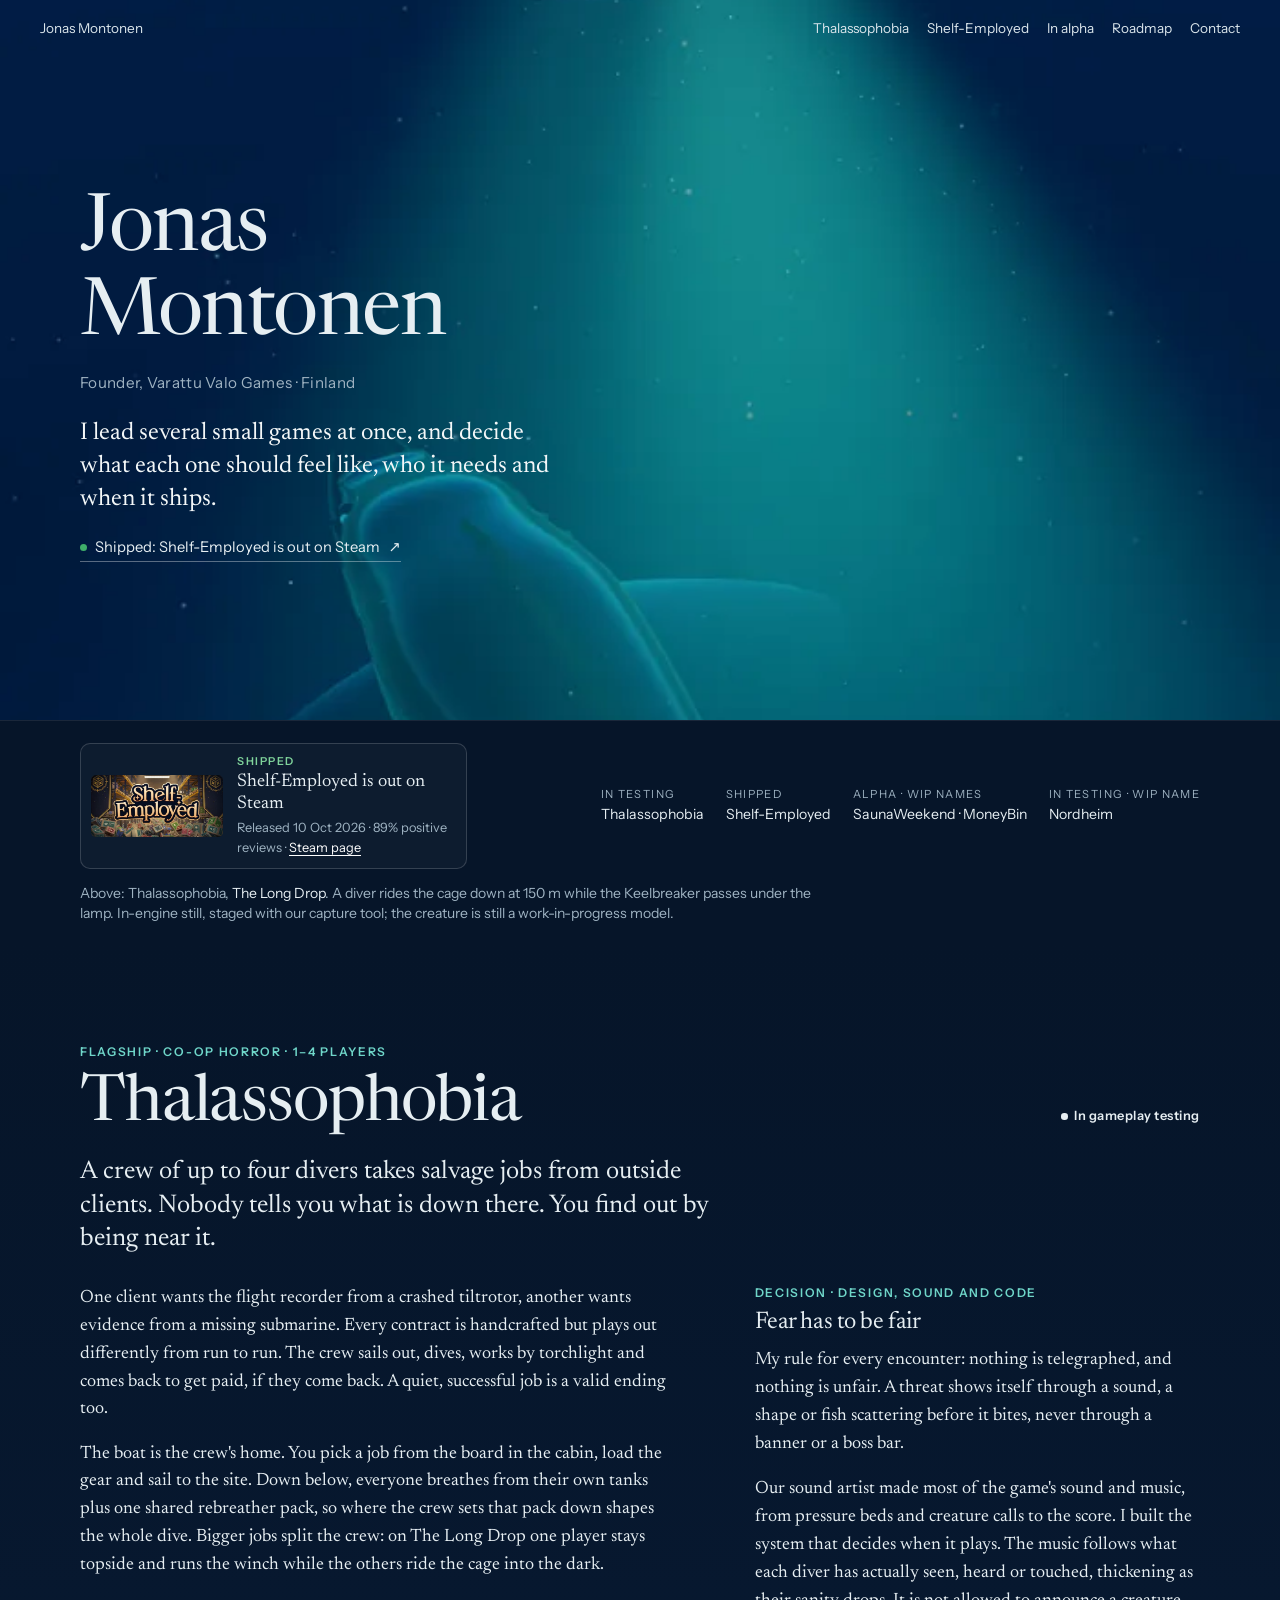
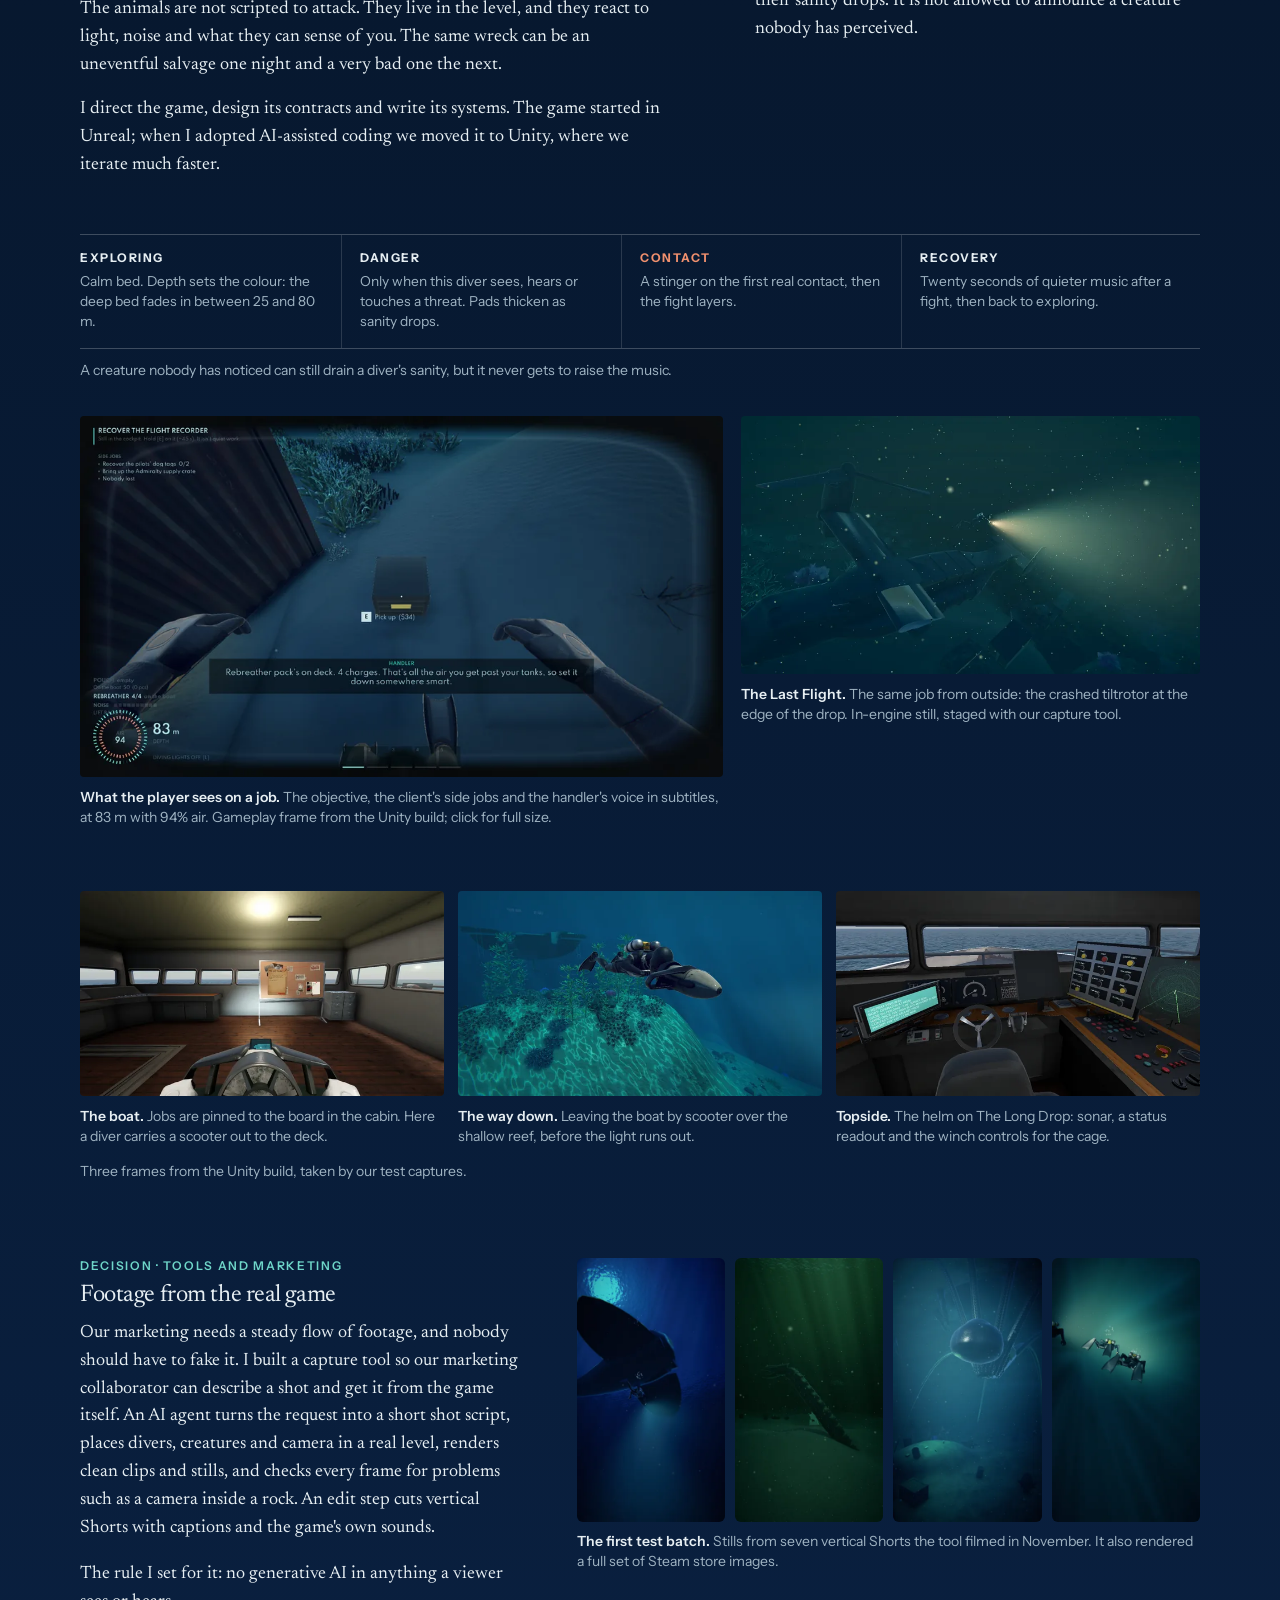
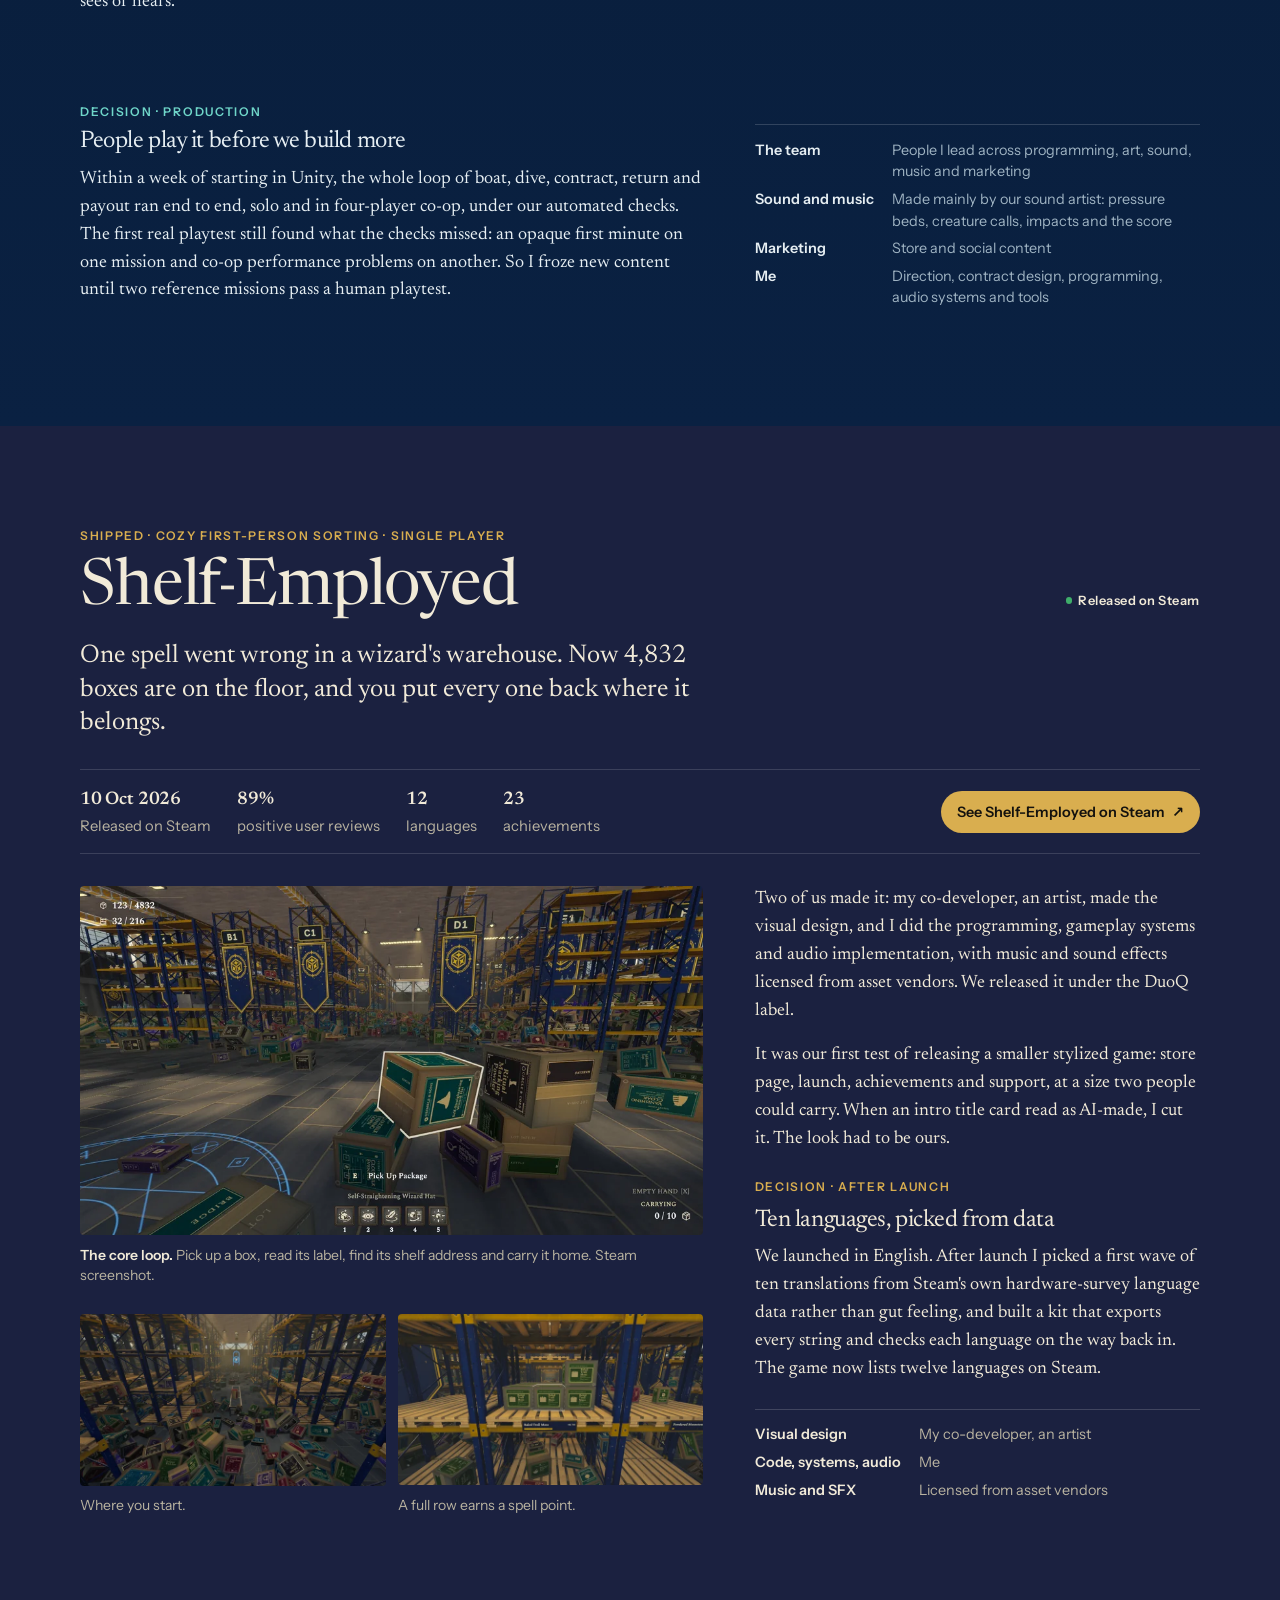
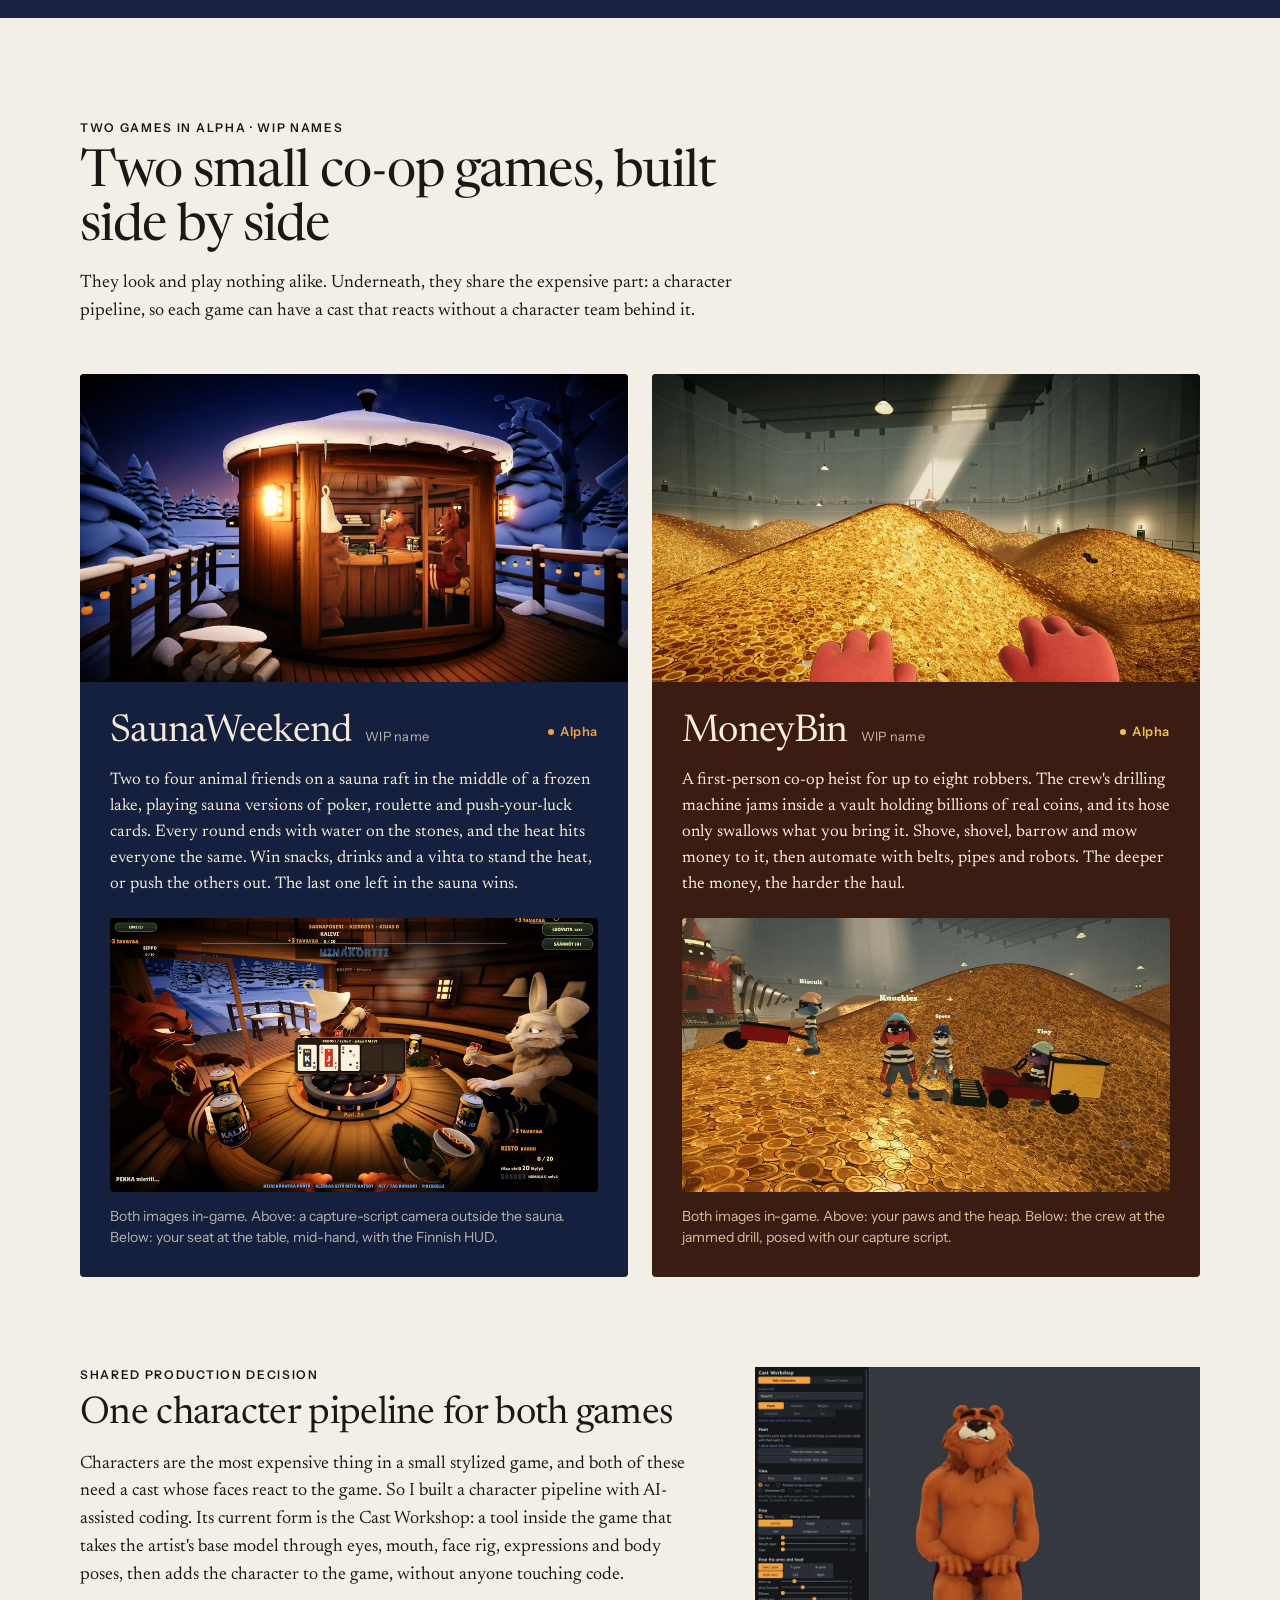
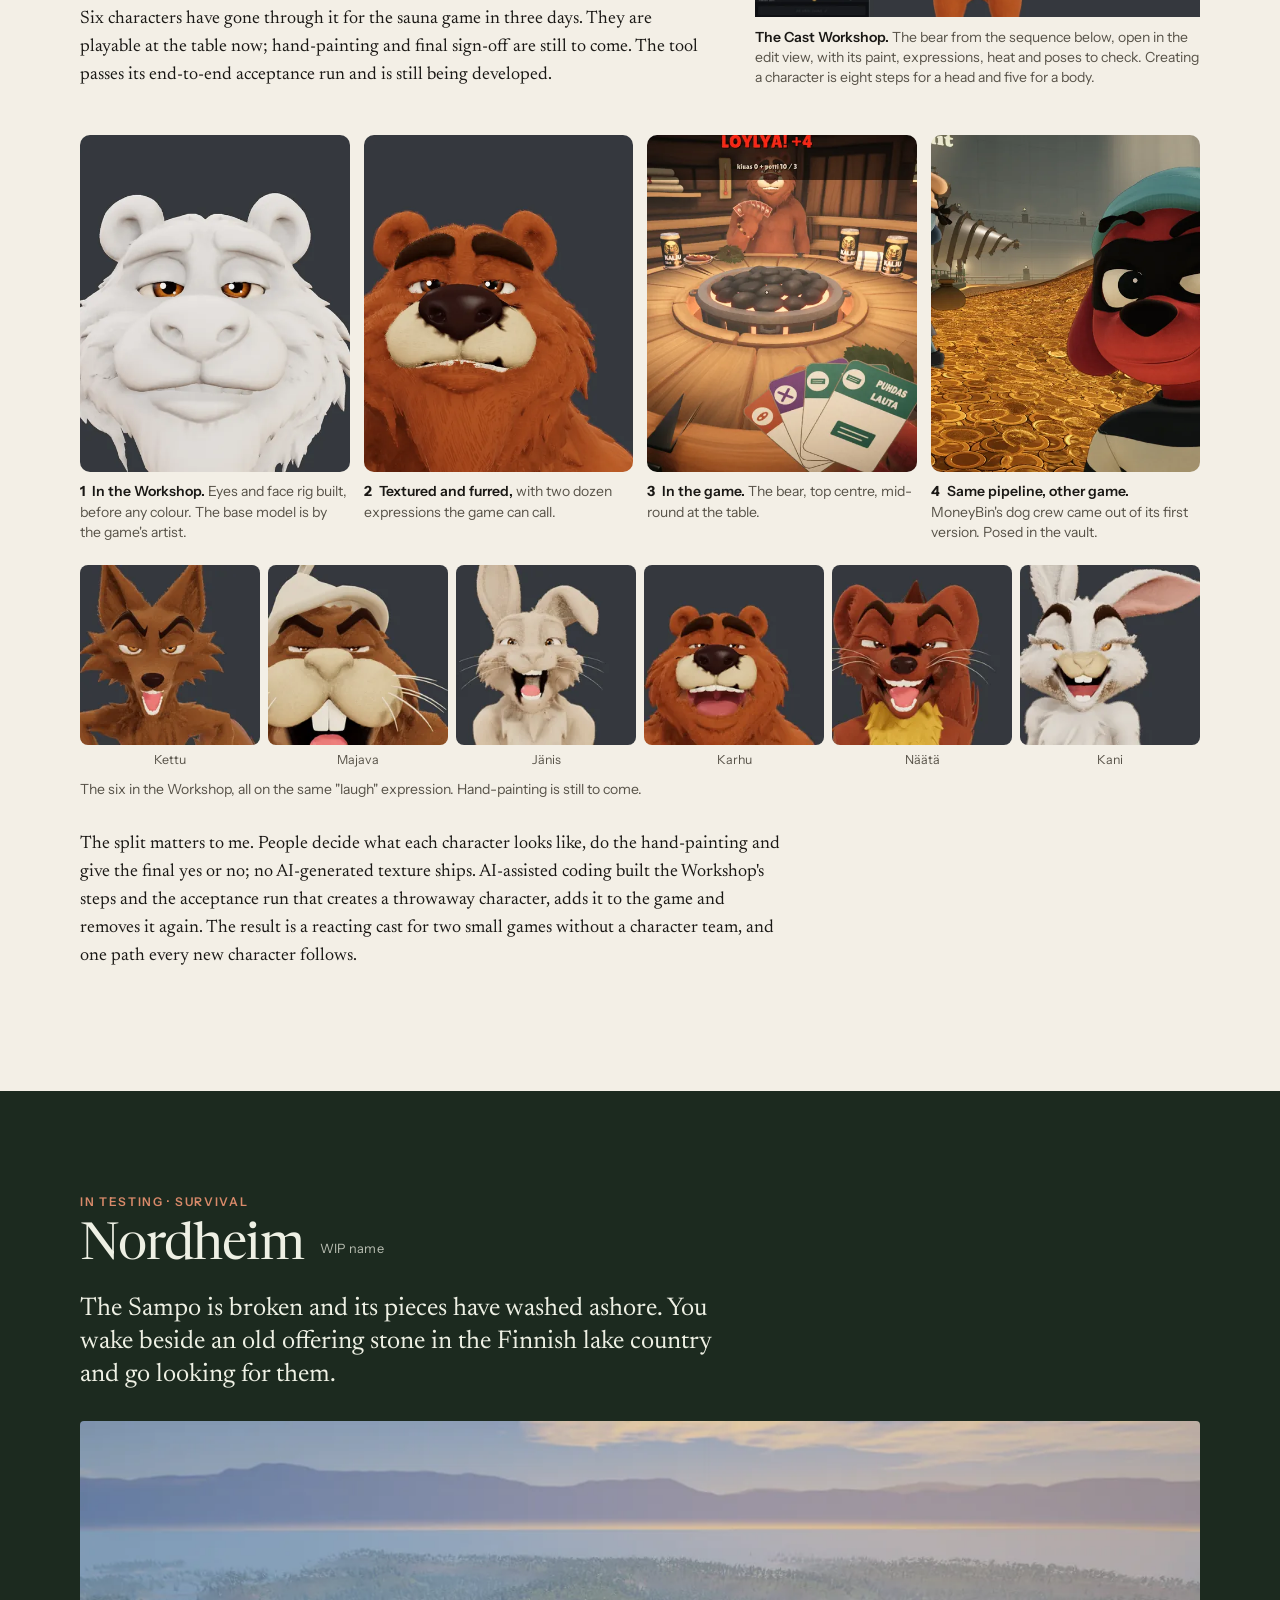
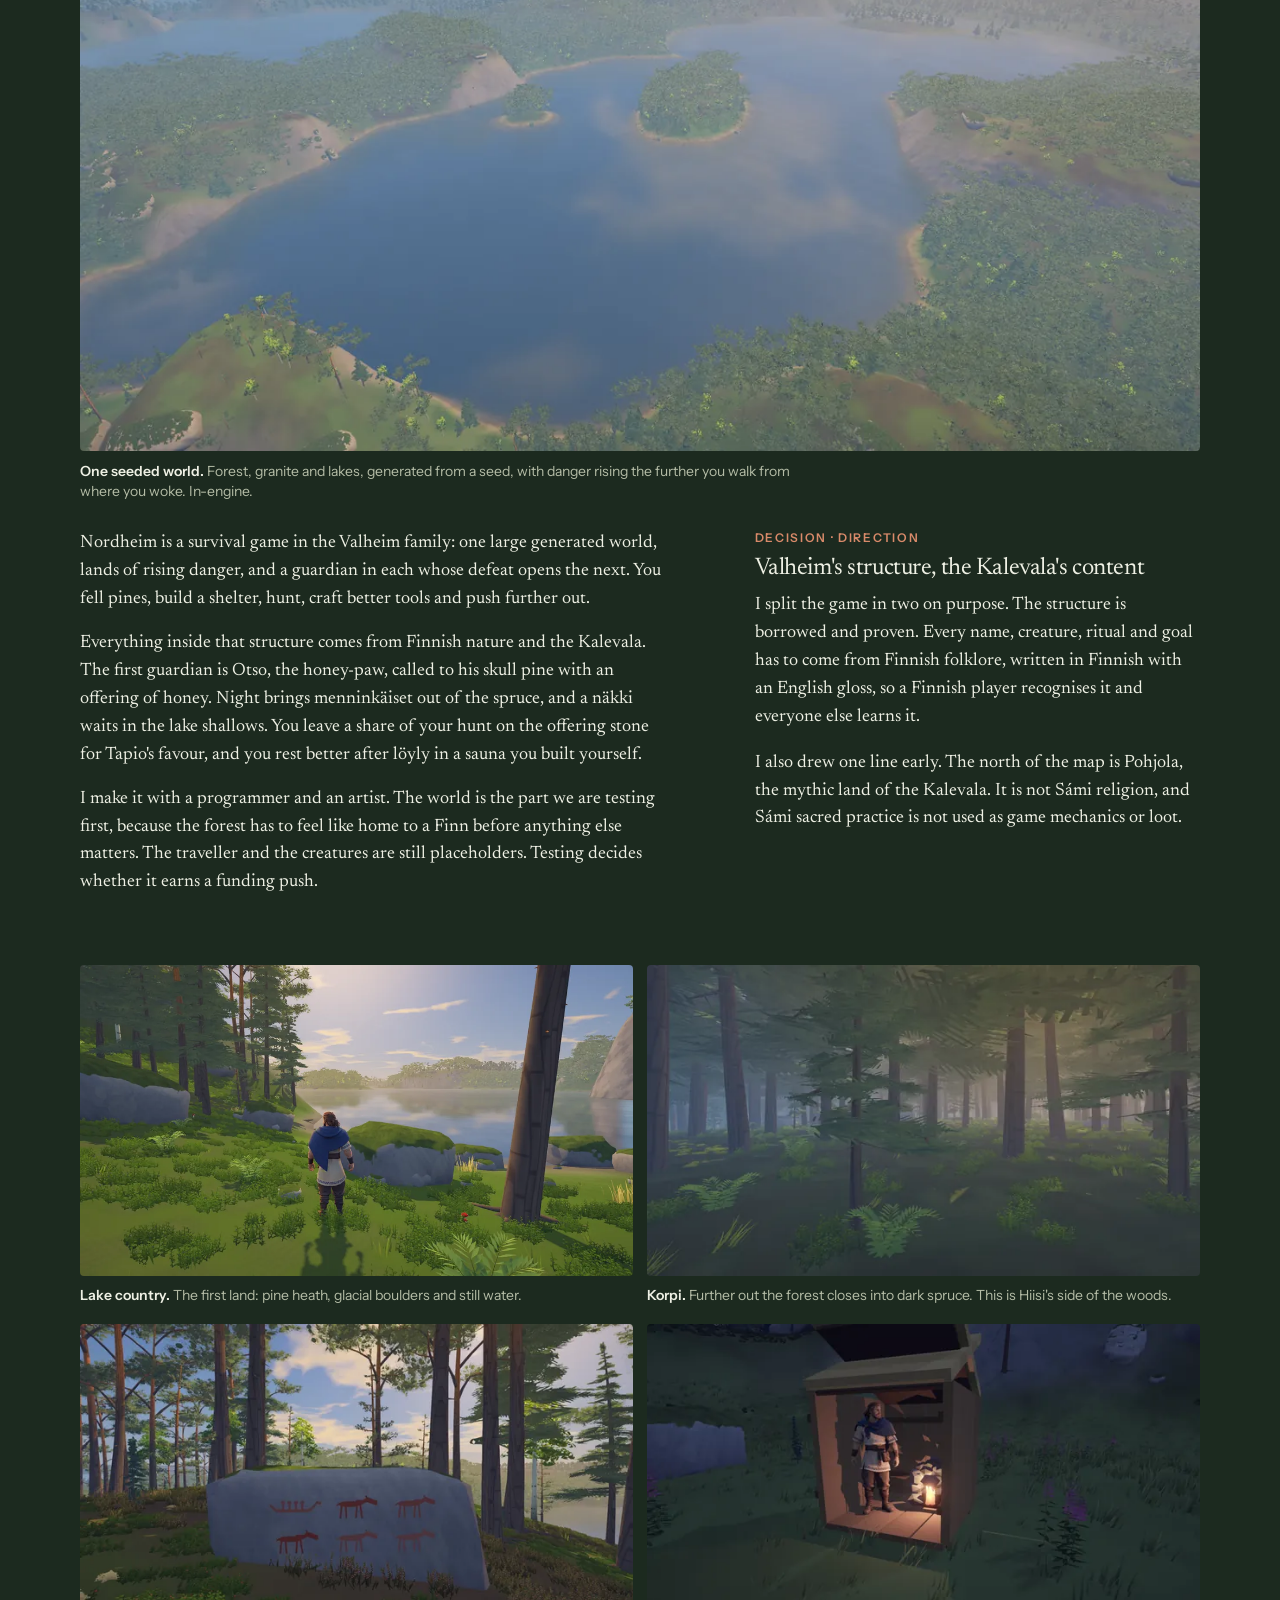
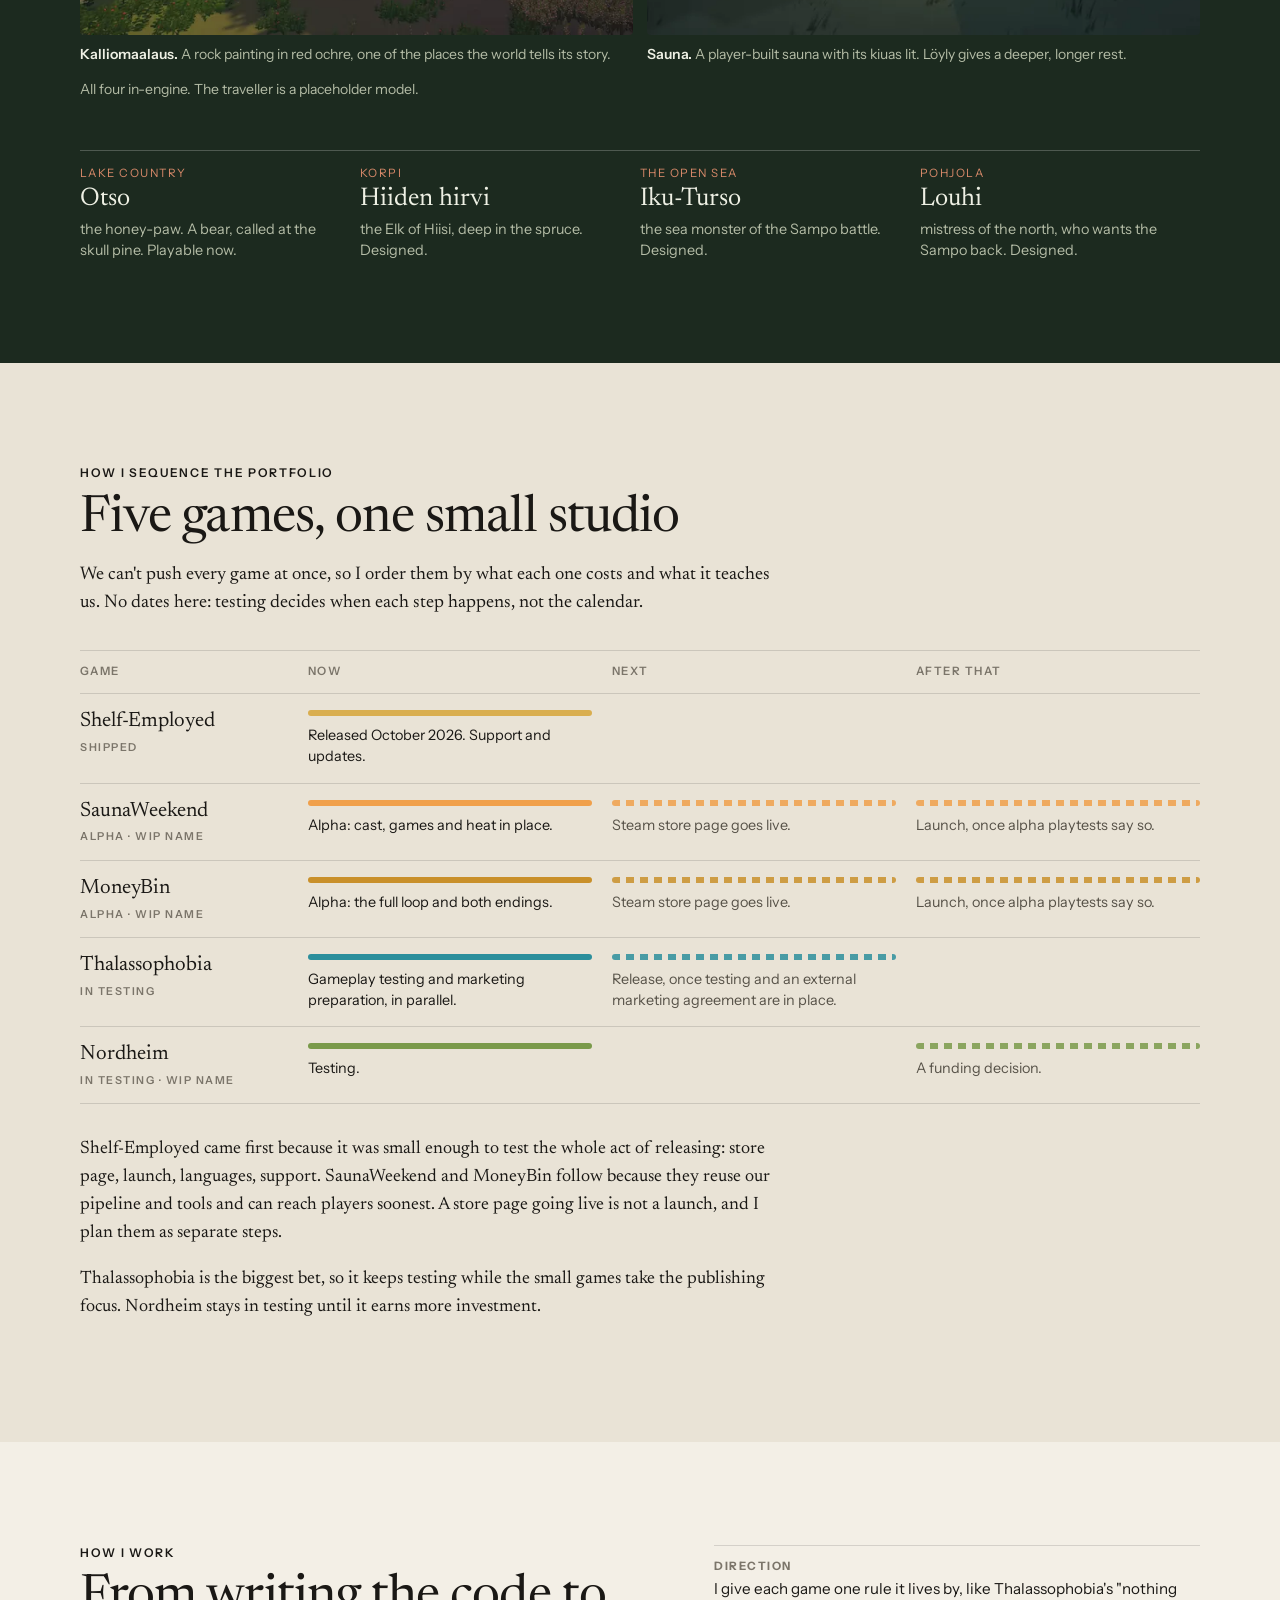
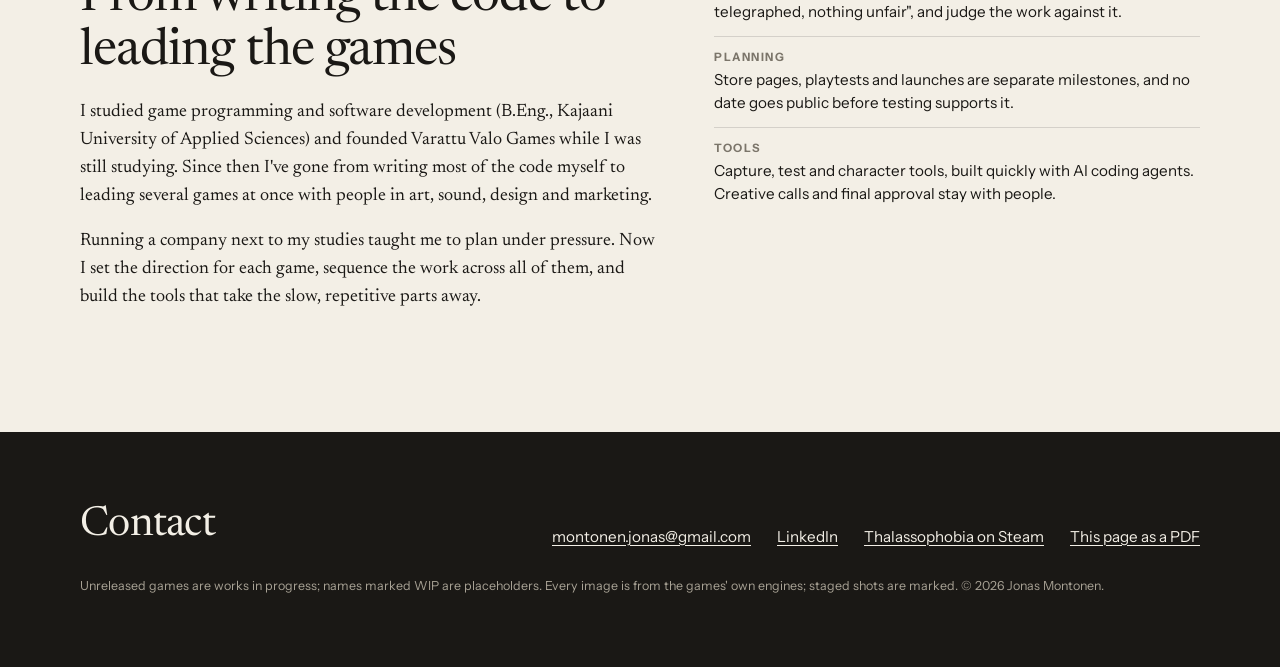
==== commit 74be38e1: "Credit base models and Thalassophobia sound to our artists Co-Authored-By: Claude Opus 5.5 <noreply@" ====
--- a/games/index.html
+++ b/games/index.html
@@ -10,8 +10,8 @@
 <meta property="og:type" content="website">
 <meta property="og:title" content="Jonas Montonen · Games">
 <meta property="og:description" content="Games I lead and have shipped, what players do in them, and the decisions behind them.">
-<meta property="og:image" content="https://jonasmontonen.github.io/games/img/og.jpg">
-<meta property="og:url" content="https://jonasmontonen.github.io/games/">
+<meta property="og:image" content="https://jouunaas.github.io/jonasmontonen.github.io/games/img/og.jpg">
+<meta property="og:url" content="https://jouunaas.github.io/jonasmontonen.github.io/games/">
 <meta name="twitter:card" content="summary_large_image">
 <link rel="icon" href="../images/favicon.svg" type="image/svg+xml">
 <link rel="preload" href="assets/fonts/newsreader-latin-opsz-normal.woff2" as="font" type="font/woff2" crossorigin>
@@ -41,7 +41,7 @@
 		<img src="img/thal-hero-1600.webp" srcset="img/thal-hero-1000.webp 1000w, img/thal-hero-1600.webp 1600w, img/thal-hero-2400.webp 2400w" sizes="100vw" width="2400" height="1350" alt="A diver stands in a small lit cage hanging in dark blue water; under the cage's lamp, the long pale body of an enormous creature slides past.">
 	</picture>
 	<div class="intro">
-		<p class="label print-only">Portfolio · jonasmontonen.github.io/games</p>
+		<p class="label print-only">Portfolio · jouunaas.github.io/jonasmontonen.github.io/games</p>
 		<h1>Jonas Montonen</h1>
 		<p class="role">Founder, Varattu Valo Games · Finland</p>
 		<p class="line">I lead several small games at once, and decide what each one should feel like, who it needs and when it ships.</p>
@@ -89,7 +89,7 @@
 				<p class="label">Decision · design, sound and code</p>
 				<h3>Fear has to be fair</h3>
 				<p>My rule for every encounter: nothing is telegraphed, and nothing is unfair. A threat shows itself through a sound, a shape or fish scattering before it bites, never through a banner or a boss bar.</p>
-				<p>Our sound designer made the game's own soundscape, from pressure beds to creature calls. I built the system that decides when it plays. The music follows what each diver has actually seen, heard or touched, thickening as their sanity drops. It is not allowed to announce a creature nobody has perceived.</p>
+				<p>Our sound artist made most of the game's sound and music, from pressure beds and creature calls to the score. I built the system that decides when it plays. The music follows what each diver has actually seen, heard or touched, thickening as their sanity drops. It is not allowed to announce a creature nobody has perceived.</p>
 			</div>
 		</div>
 
@@ -153,8 +153,8 @@
 				<p>Within a week of starting in Unity, the whole loop of boat, dive, contract, return and payout ran end to end, solo and in four-player co-op, under our automated checks. The first real playtest still found what the checks missed: an opaque first minute on one mission and co-op performance problems on another. So I froze new content until two reference missions pass a human playtest.</p>
 			</div>
 			<dl class="credit">
-				<dt>The team</dt><dd>People I lead across programming, art, sound design and marketing</dd>
-				<dt>Sound design</dt><dd>The game's own soundscape: pressure beds, creature calls and impacts</dd>
+				<dt>The team</dt><dd>People I lead across programming, art, sound, music and marketing</dd>
+				<dt>Sound and music</dt><dd>Made mainly by our sound artist: pressure beds, creature calls, impacts and the score</dd>
 				<dt>Marketing</dt><dd>Store and social content</dd>
 				<dt>Me</dt><dd>Direction, contract design, programming, audio systems and tools</dd>
 			</dl>
@@ -257,7 +257,7 @@
 					<p class="label">Shared production decision</p>
 					<h3>One character pipeline for both games</h3>
 					<div class="body">
-						<p>Characters are the most expensive thing in a small stylized game, and both of these need a cast whose faces react to the game. So I built a character pipeline with AI-assisted coding. Its current form is the Cast Workshop: a tool inside the game that takes a base model through eyes, mouth, face rig, expressions and body poses, then adds the character to the game, without anyone touching code.</p>
+						<p>Characters are the most expensive thing in a small stylized game, and both of these need a cast whose faces react to the game. So I built a character pipeline with AI-assisted coding. Its current form is the Cast Workshop: a tool inside the game that takes the artist's base model through eyes, mouth, face rig, expressions and body poses, then adds the character to the game, without anyone touching code.</p>
 						<p>Six characters have gone through it for the sauna game in three days. They are playable at the table now; hand-painting and final sign-off are still to come. The tool passes its end-to-end acceptance run and is still being developed.</p>
 					</div>
 				</div>
@@ -270,7 +270,7 @@
 			<div class="seq">
 				<figure>
 					<img src="img/seq-1-clay-720.webp" srcset="img/seq-1-clay-480.webp 480w, img/seq-1-clay-720.webp 720w" sizes="(max-width: 720px) 100vw, 24vw" width="720" height="900" loading="lazy" decoding="async" alt="An unpainted white bear head with brown eyes, in the Workshop.">
-					<figcaption class="cap"><b>In the Workshop.</b> Eyes and face rig built, before any colour. The base mesh was generated in Tripo.</figcaption>
+					<figcaption class="cap"><b>In the Workshop.</b> Eyes and face rig built, before any colour. The base model is by the game's artist.</figcaption>
 				</figure>
 				<figure>
 					<img src="img/seq-2-painted-720.webp" srcset="img/seq-2-painted-480.webp 480w, img/seq-2-painted-720.webp 720w" sizes="(max-width: 720px) 100vw, 24vw" width="720" height="900" loading="lazy" decoding="async" alt="The same bear, now painted with orange-brown fur, a dark nose and heavy brows.">
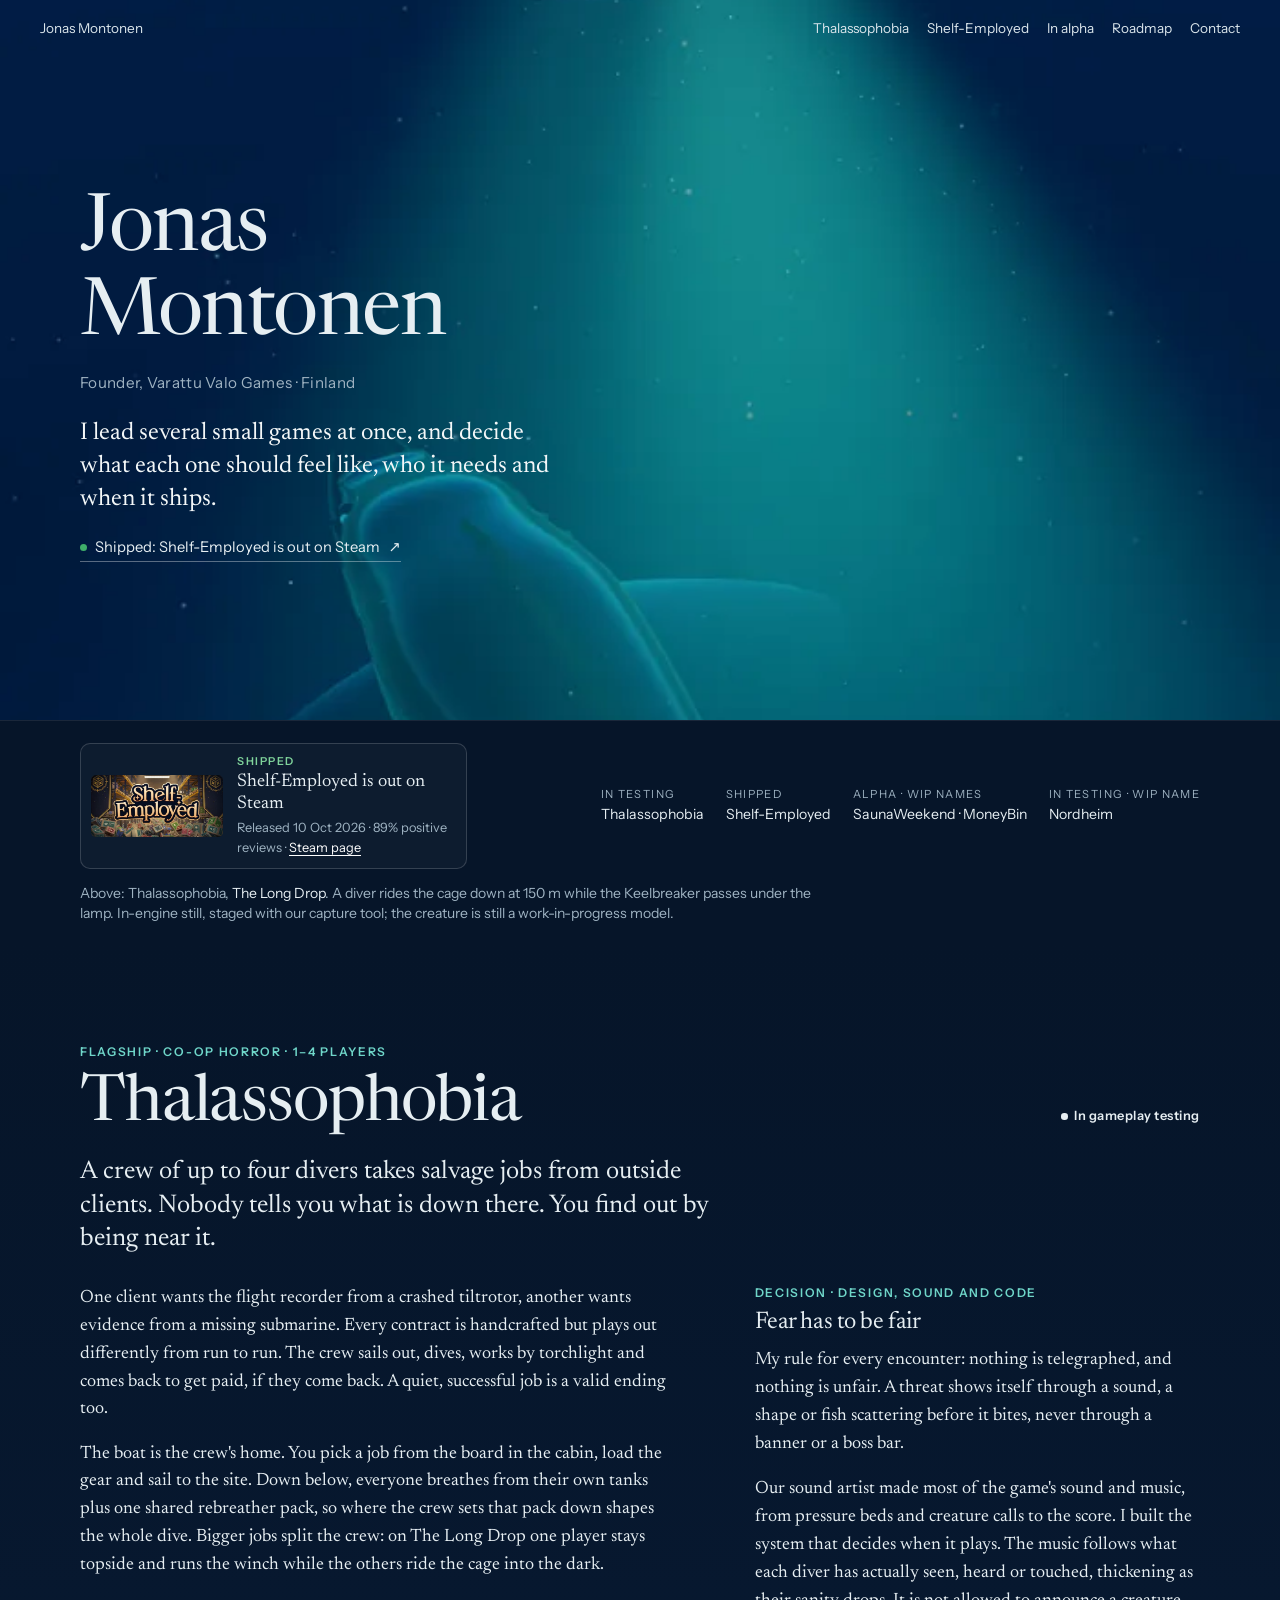
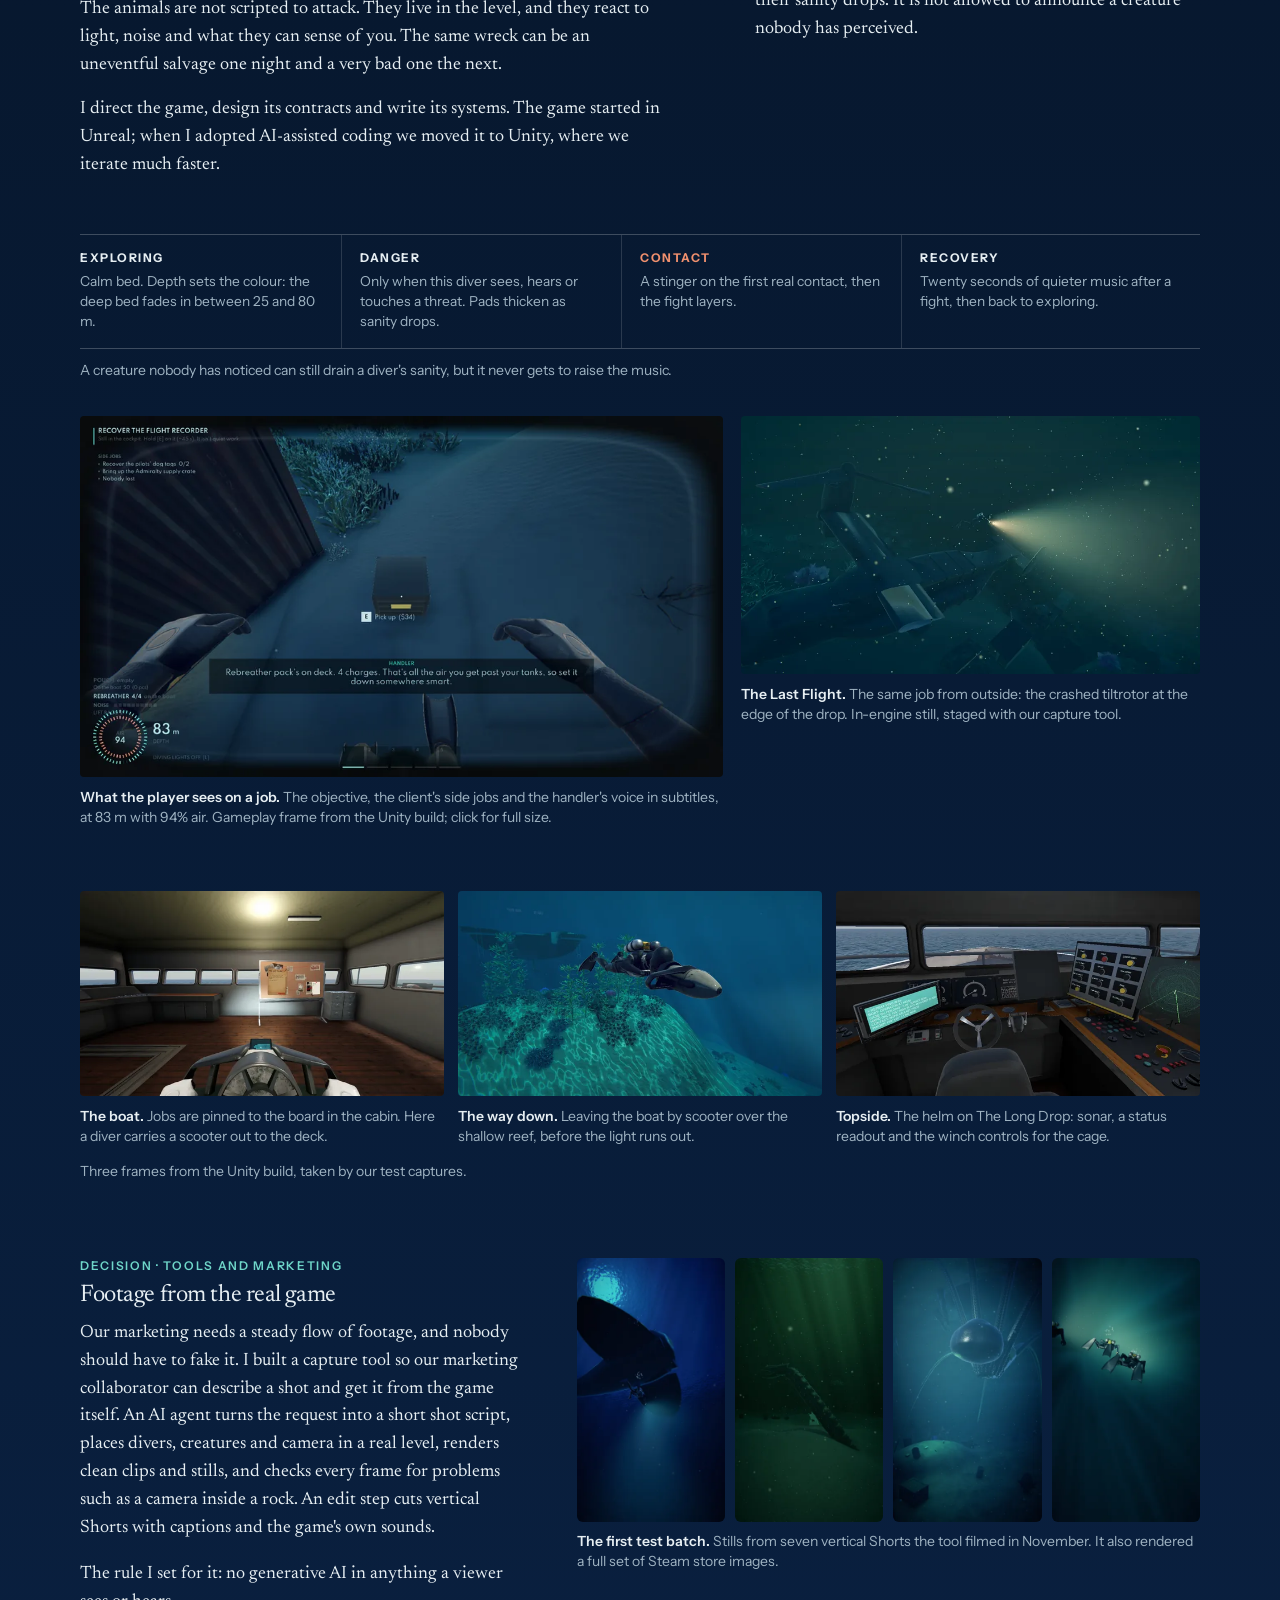
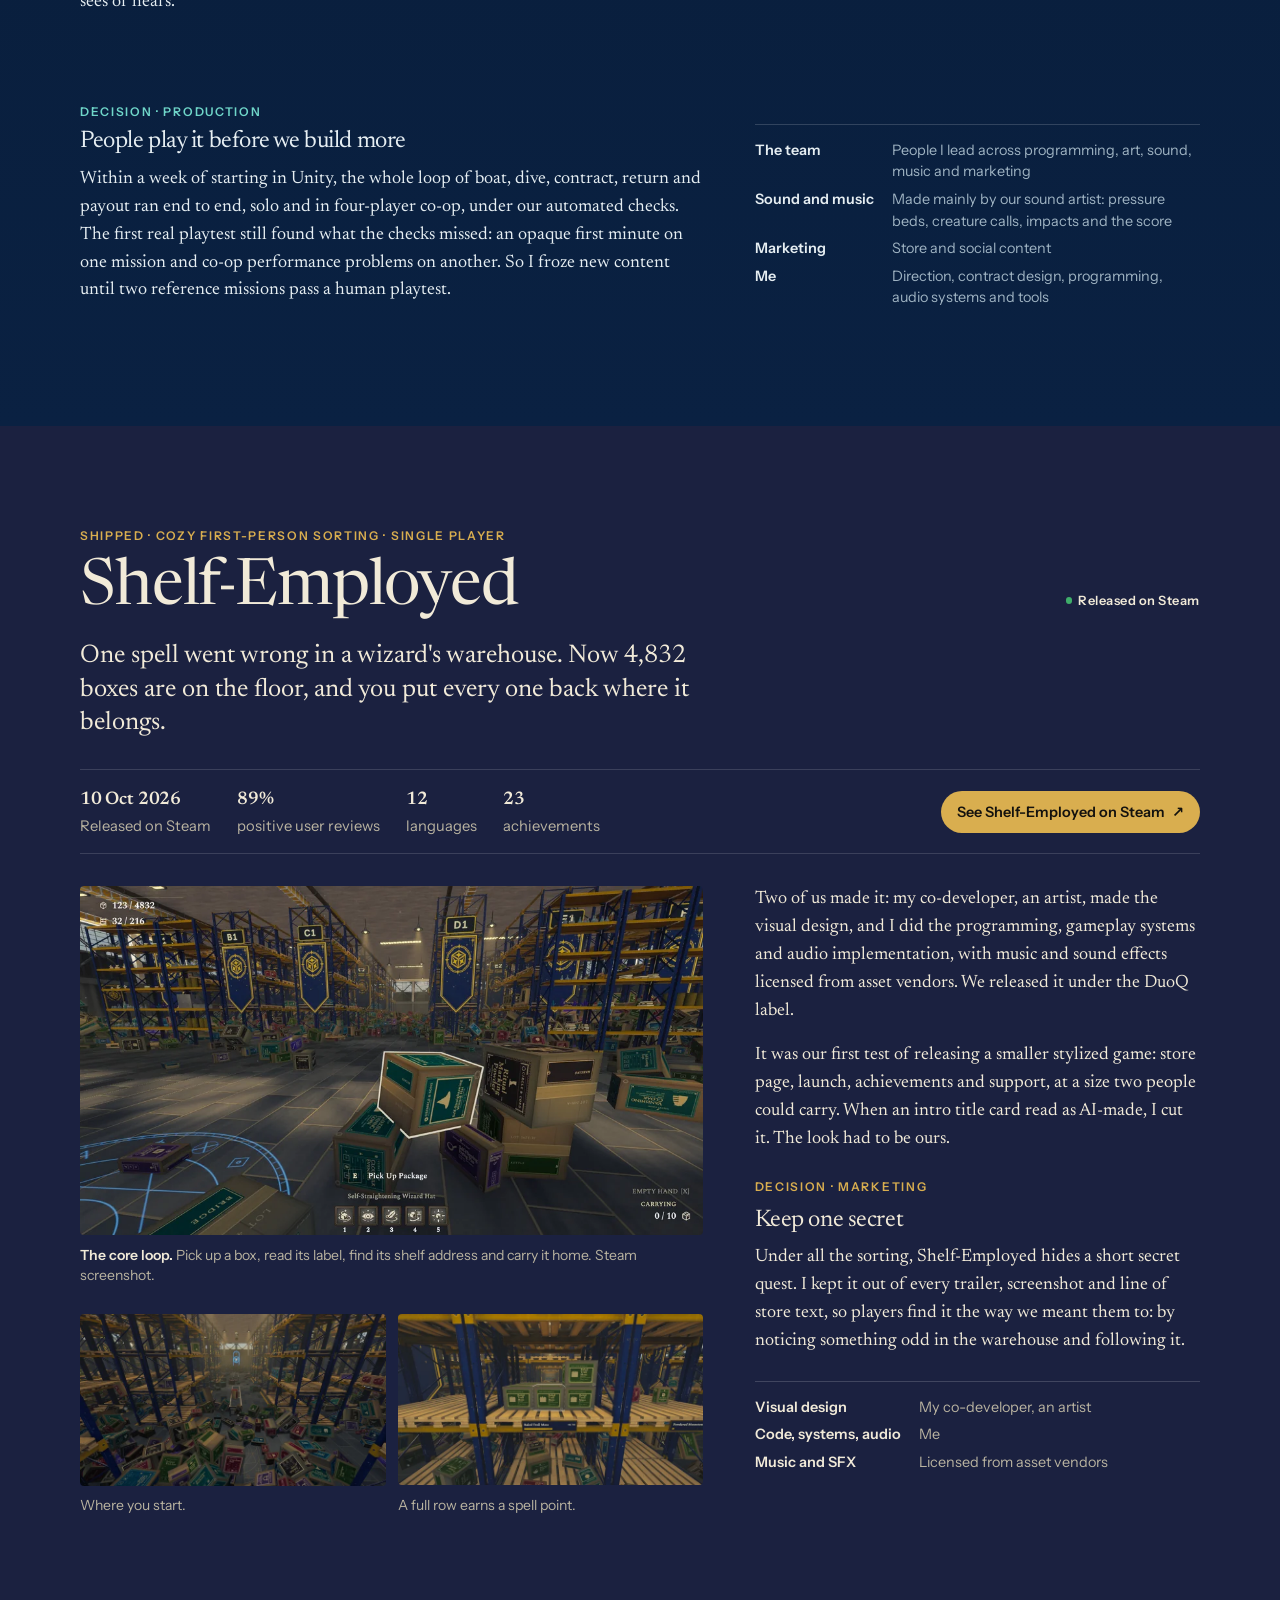
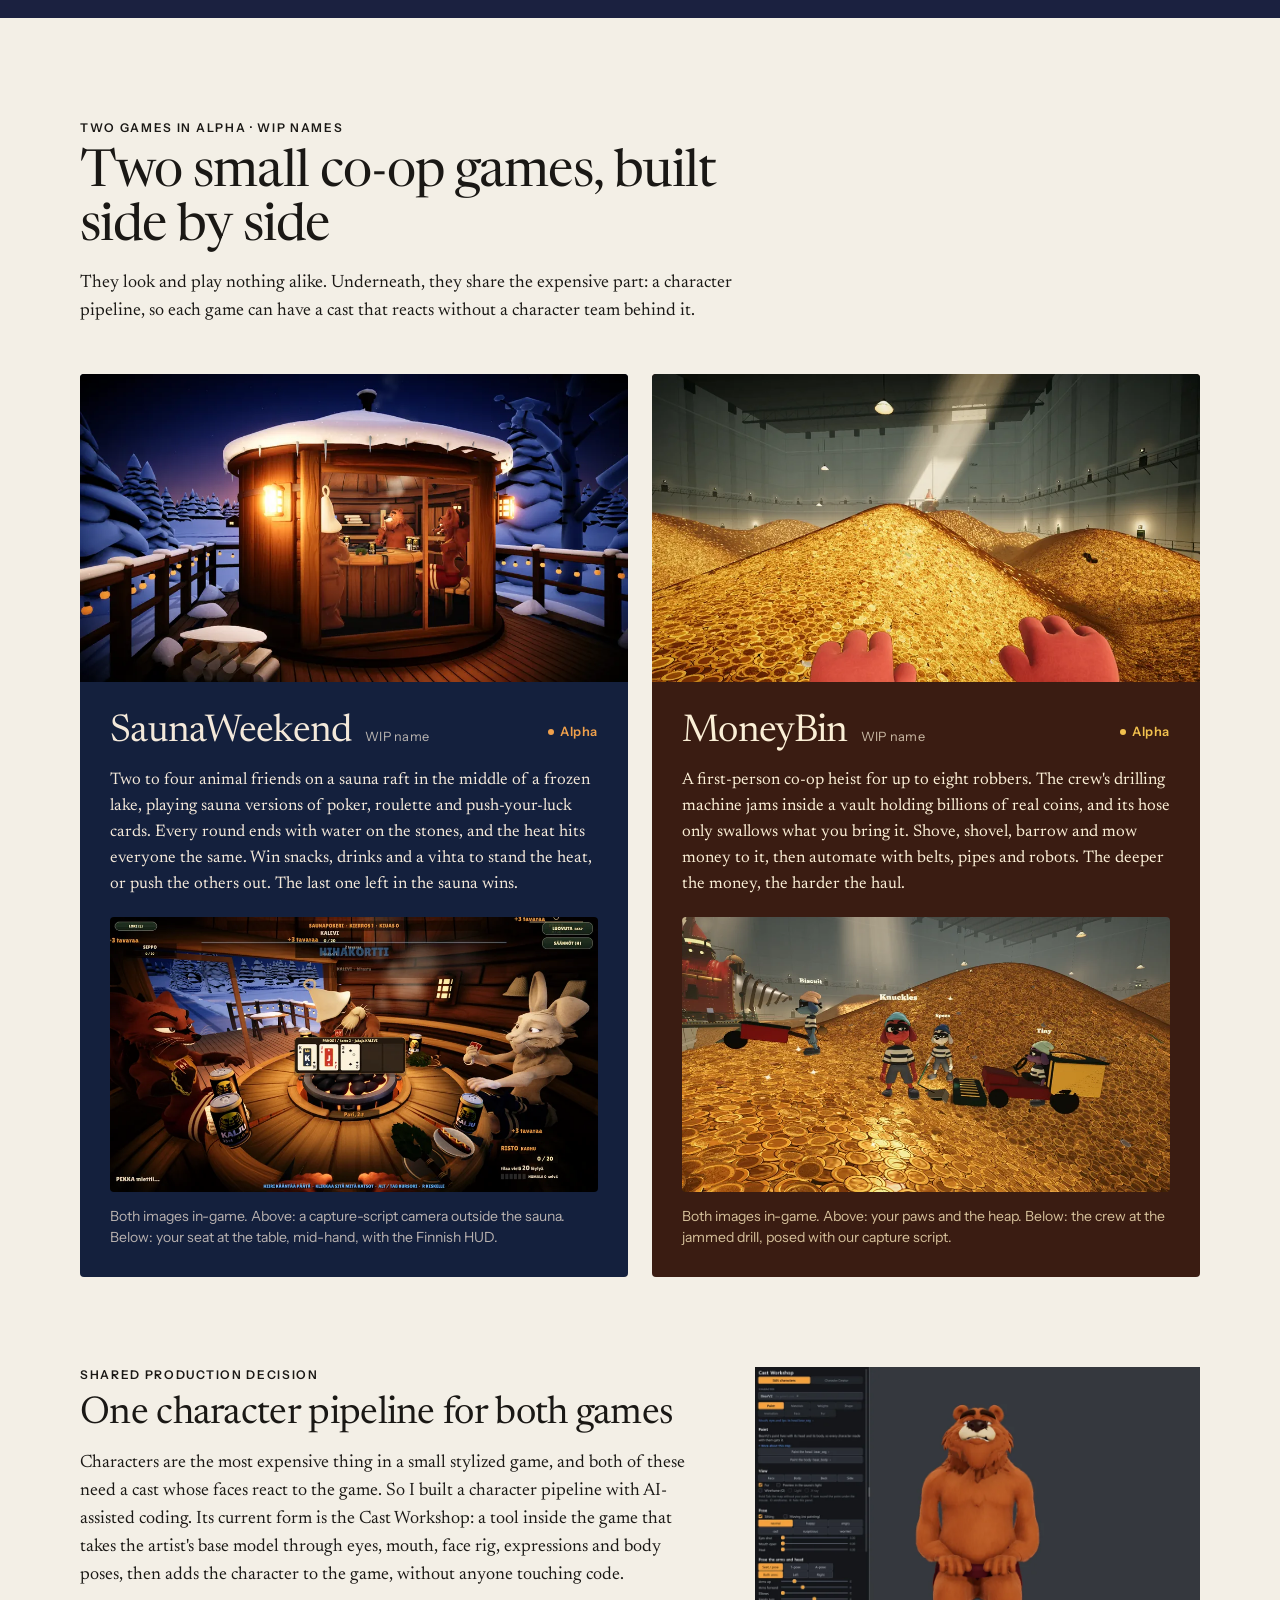
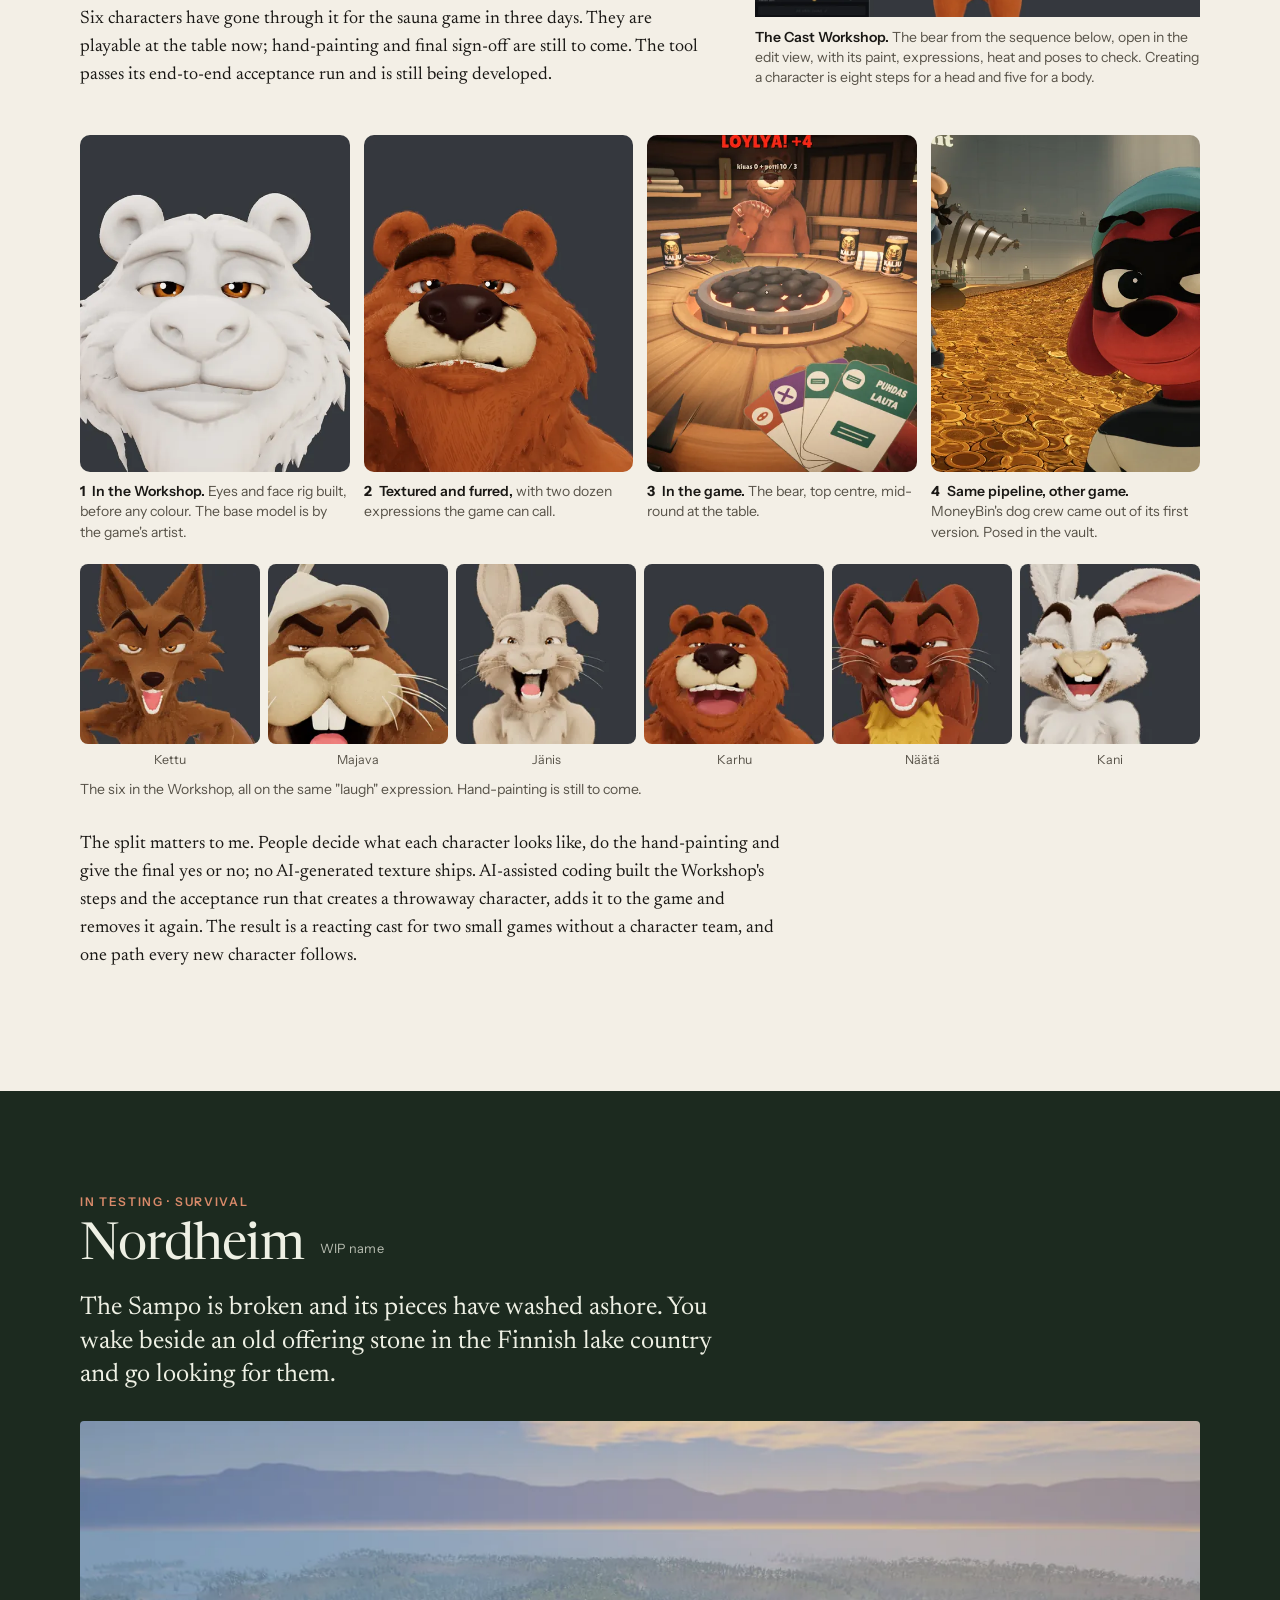
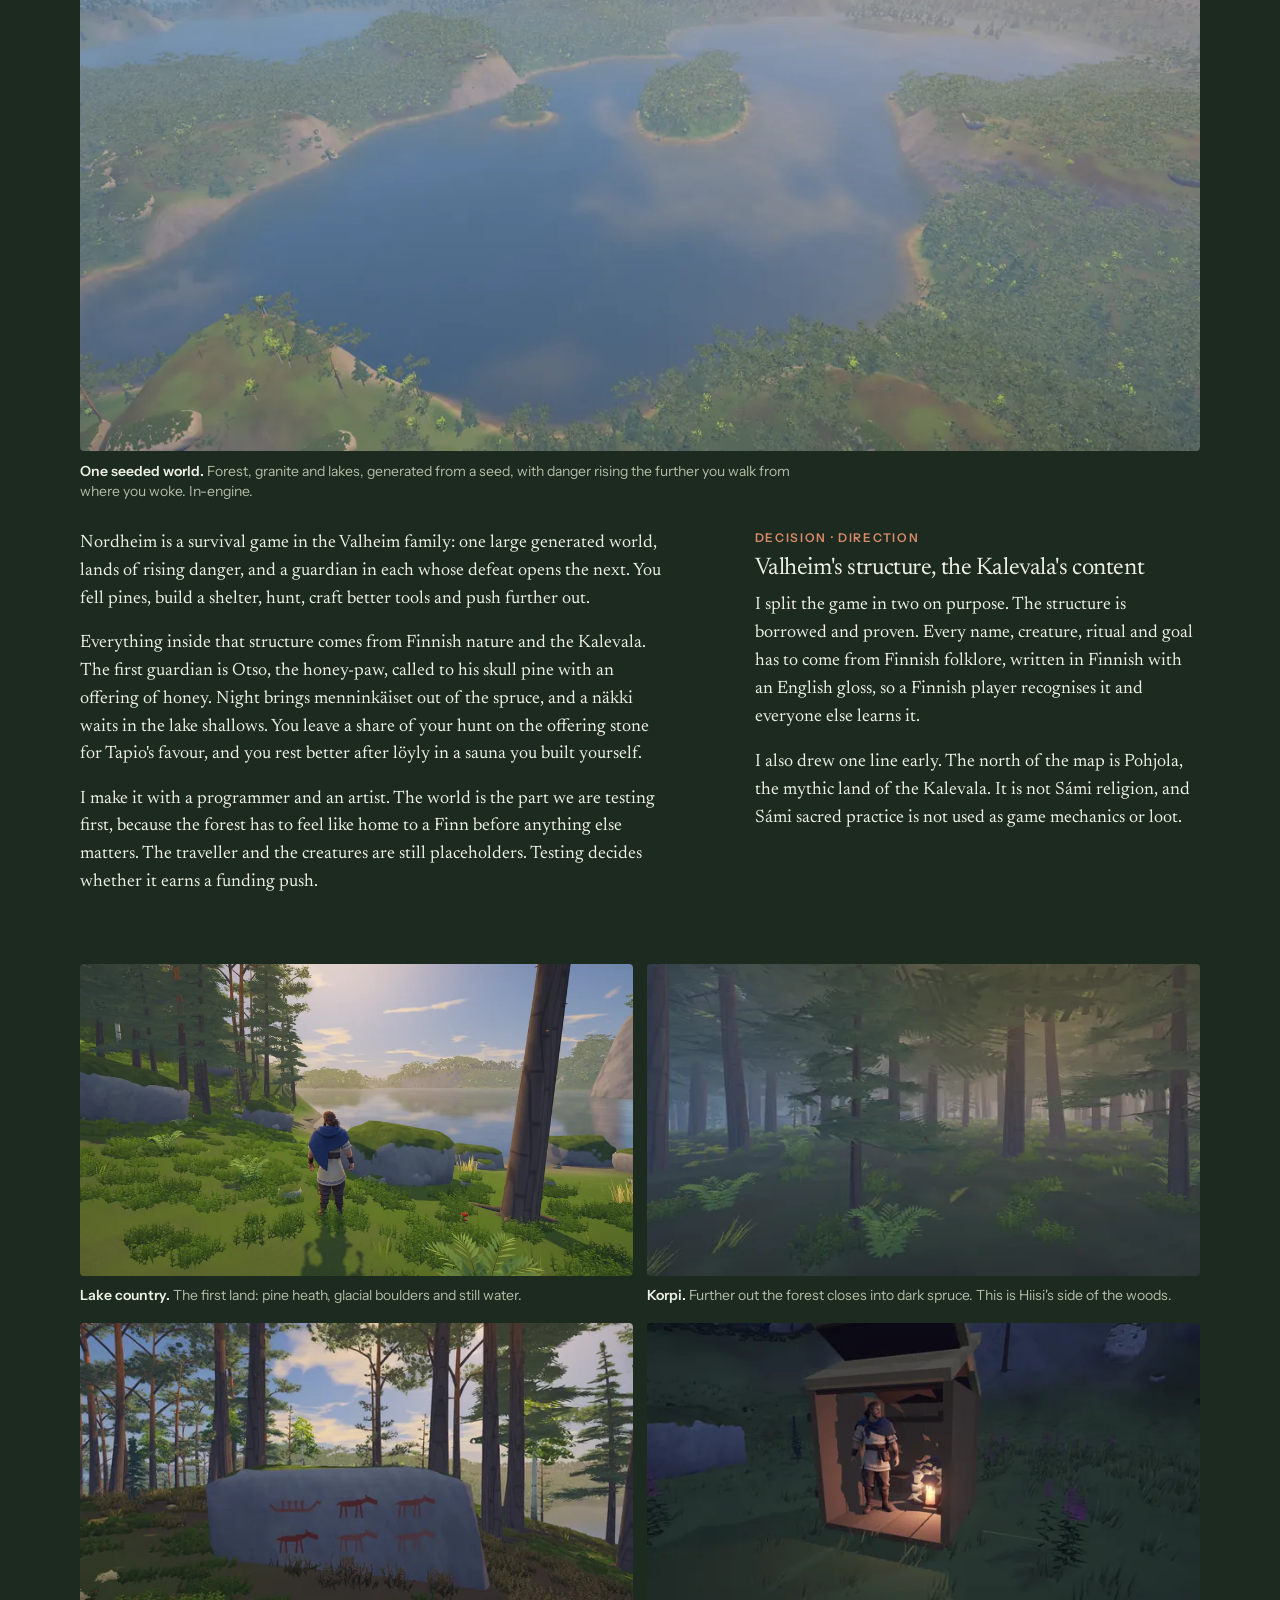
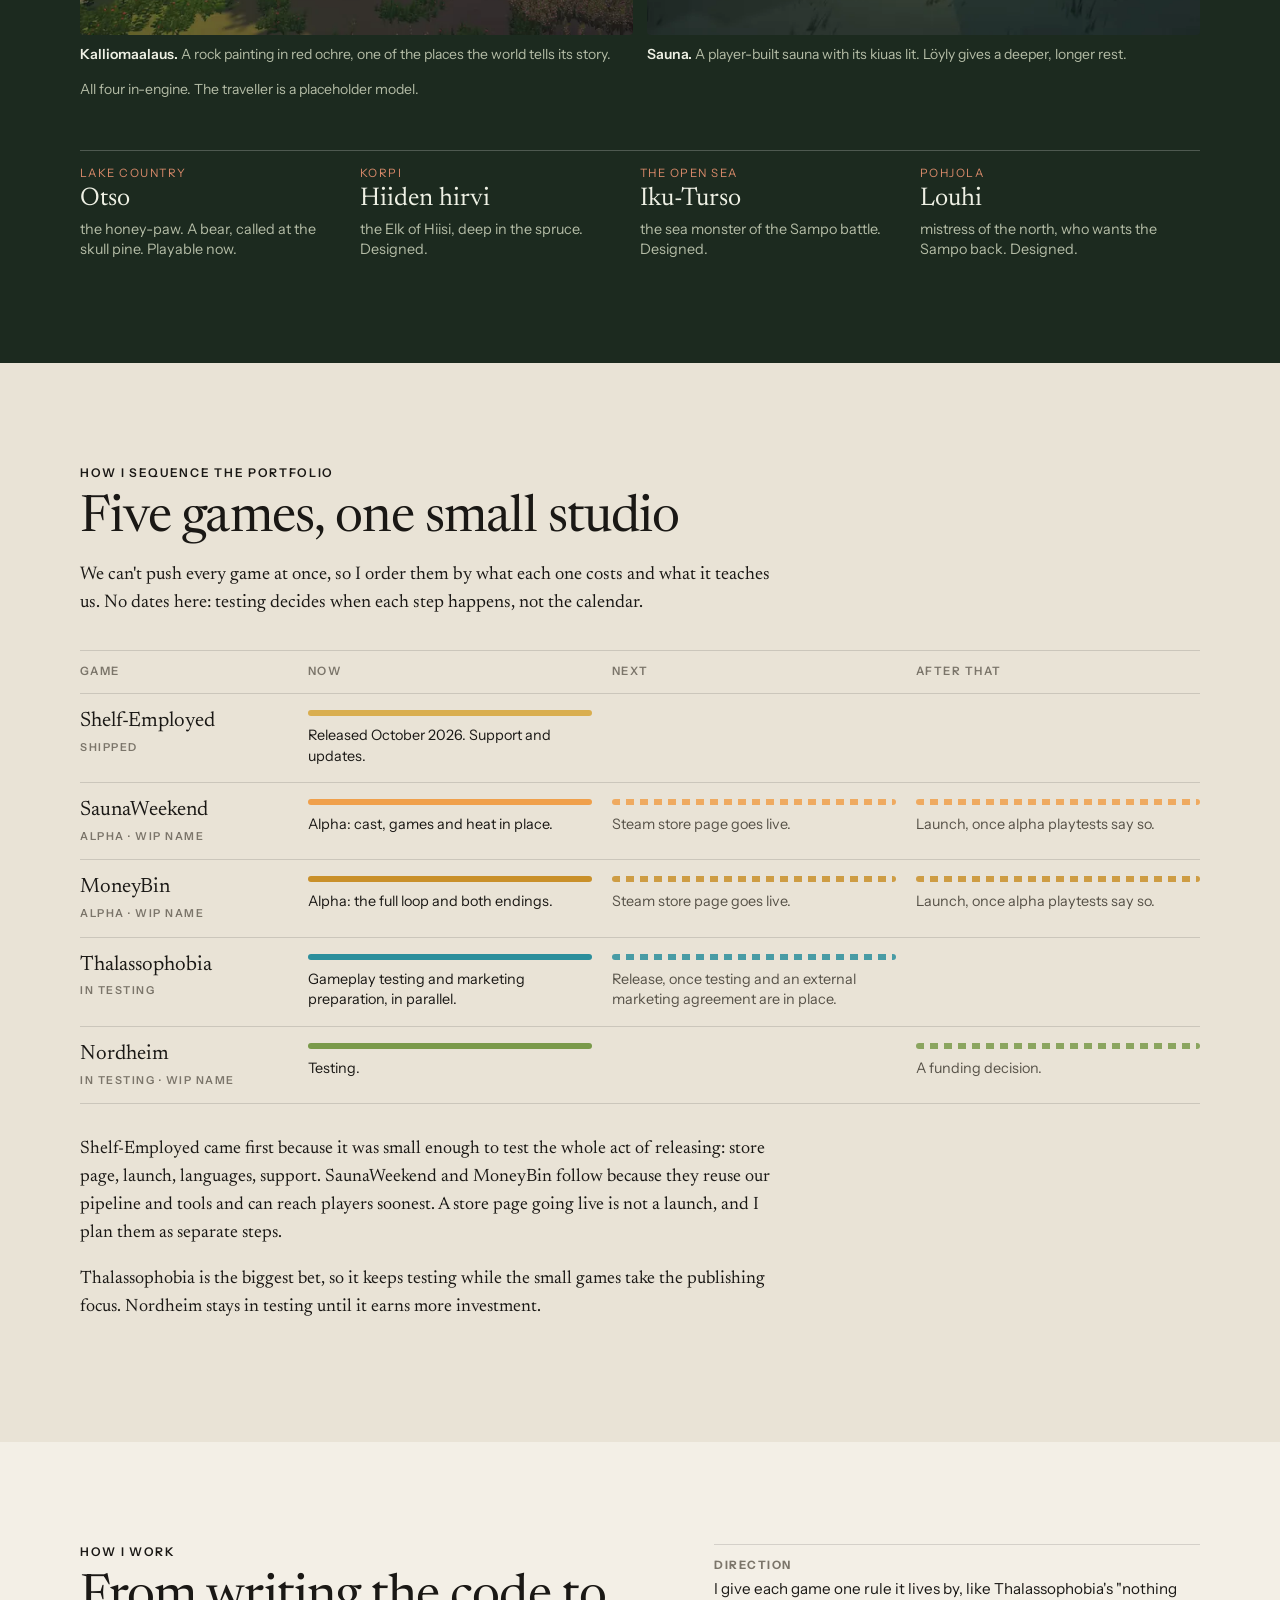
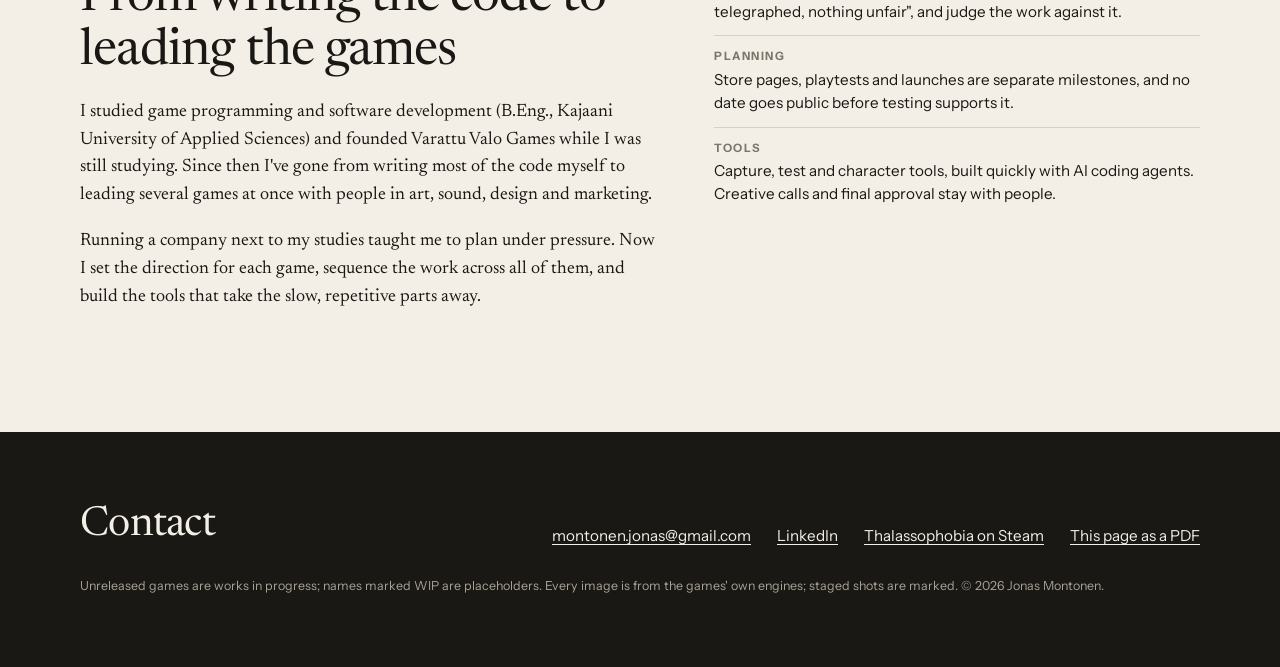
==== commit cae743c9: "Replace Shelf-Employed localization note with the secret-quest decision Co-Authored-By: Claude Opus " ====
--- a/games/index.html
+++ b/games/index.html
@@ -203,9 +203,9 @@
 				<p>Two of us made it: my co-developer, an artist, made the visual design, and I did the programming, gameplay systems and audio implementation, with music and sound effects licensed from asset vendors. We released it under the DuoQ label.</p>
 				<p>It was our first test of releasing a smaller stylized game: store page, launch, achievements and support, at a size two people could carry. When an intro title card read as AI-made, I cut it. The look had to be ours.</p>
 				<div class="decision">
-					<p class="label">Decision · after launch</p>
-					<h3>Ten languages, picked from data</h3>
-					<p>We launched in English. After launch I picked a first wave of ten translations from Steam's own hardware-survey language data rather than gut feeling, and built a kit that exports every string and checks each language on the way back in. The game now lists twelve languages on Steam.</p>
+					<p class="label">Decision · marketing</p>
+					<h3>Keep one secret</h3>
+					<p>Under all the sorting, Shelf-Employed hides a short secret quest. I kept it out of every trailer, screenshot and line of store text, so players find it the way we meant them to: by noticing something odd in the warehouse and following it.</p>
 				</div>
 				<dl class="credit">
 					<dt>Visual design</dt><dd>My co-developer, an artist</dd>
